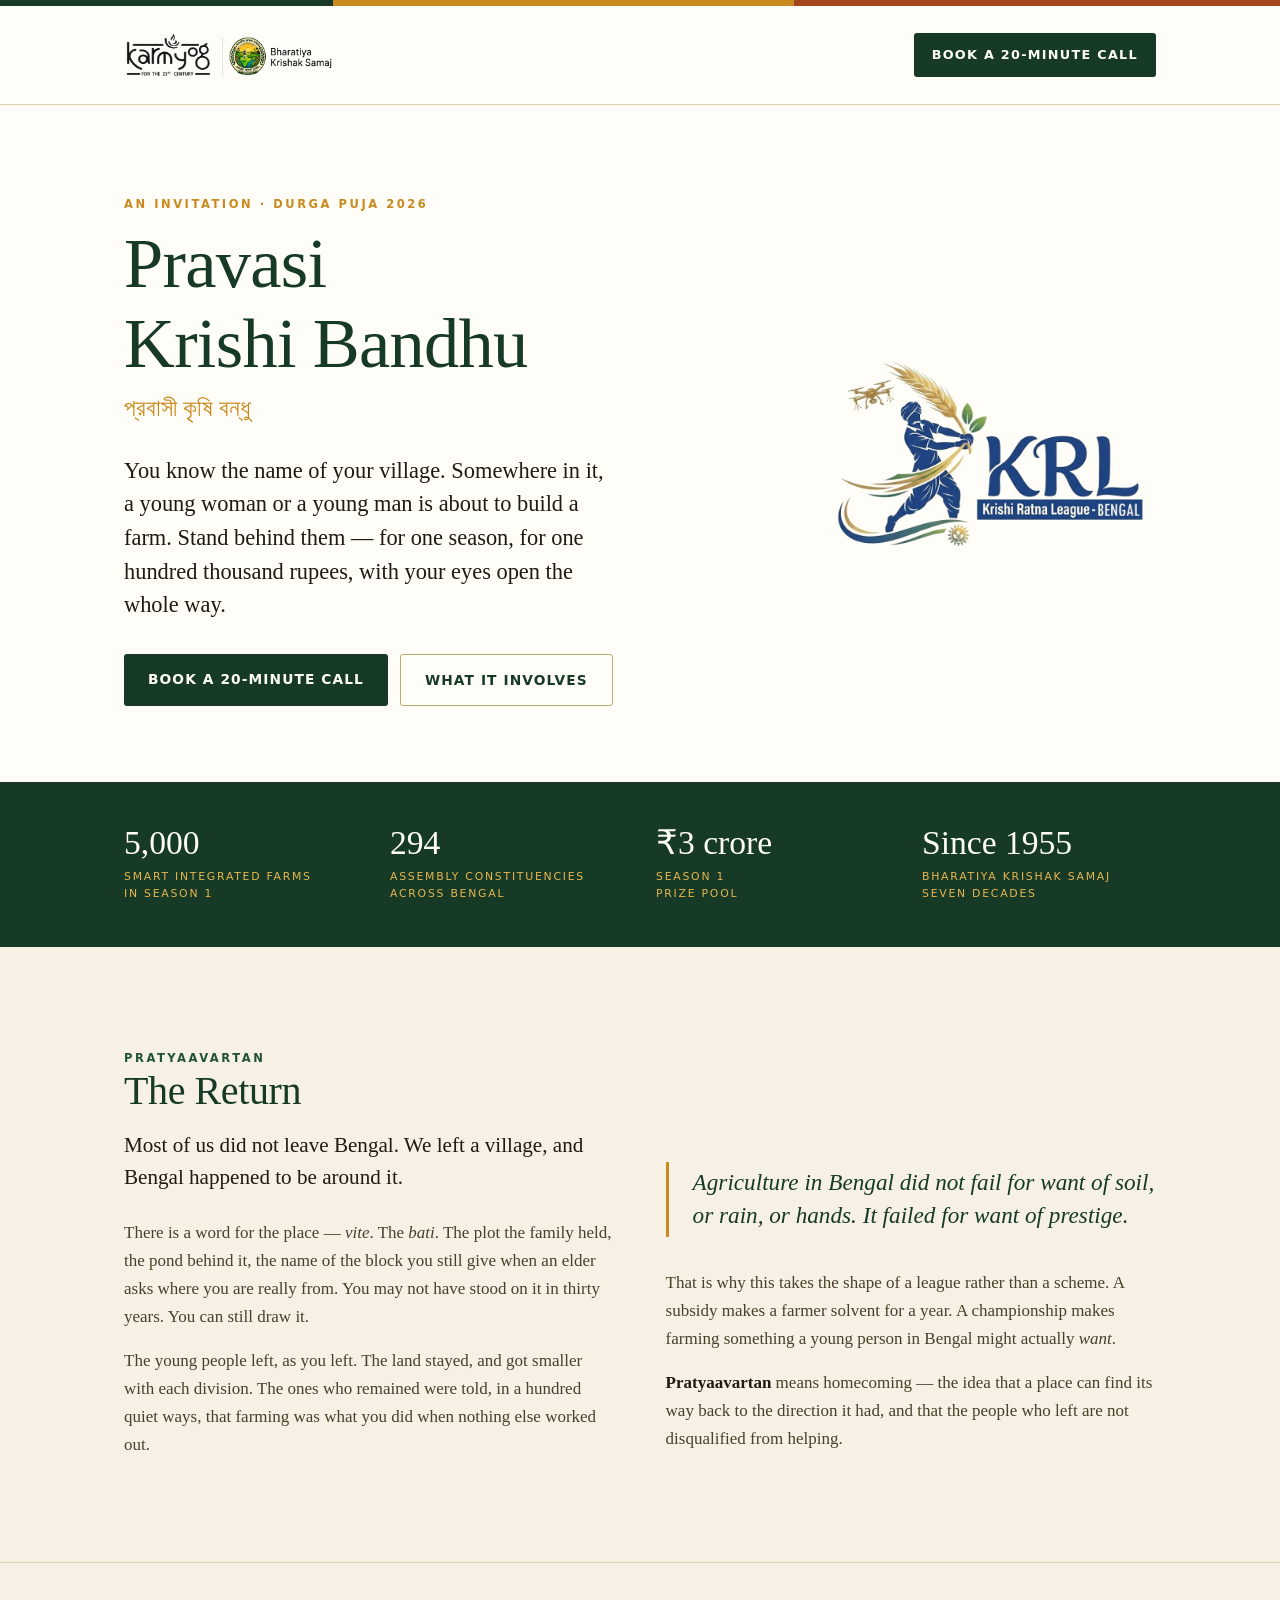
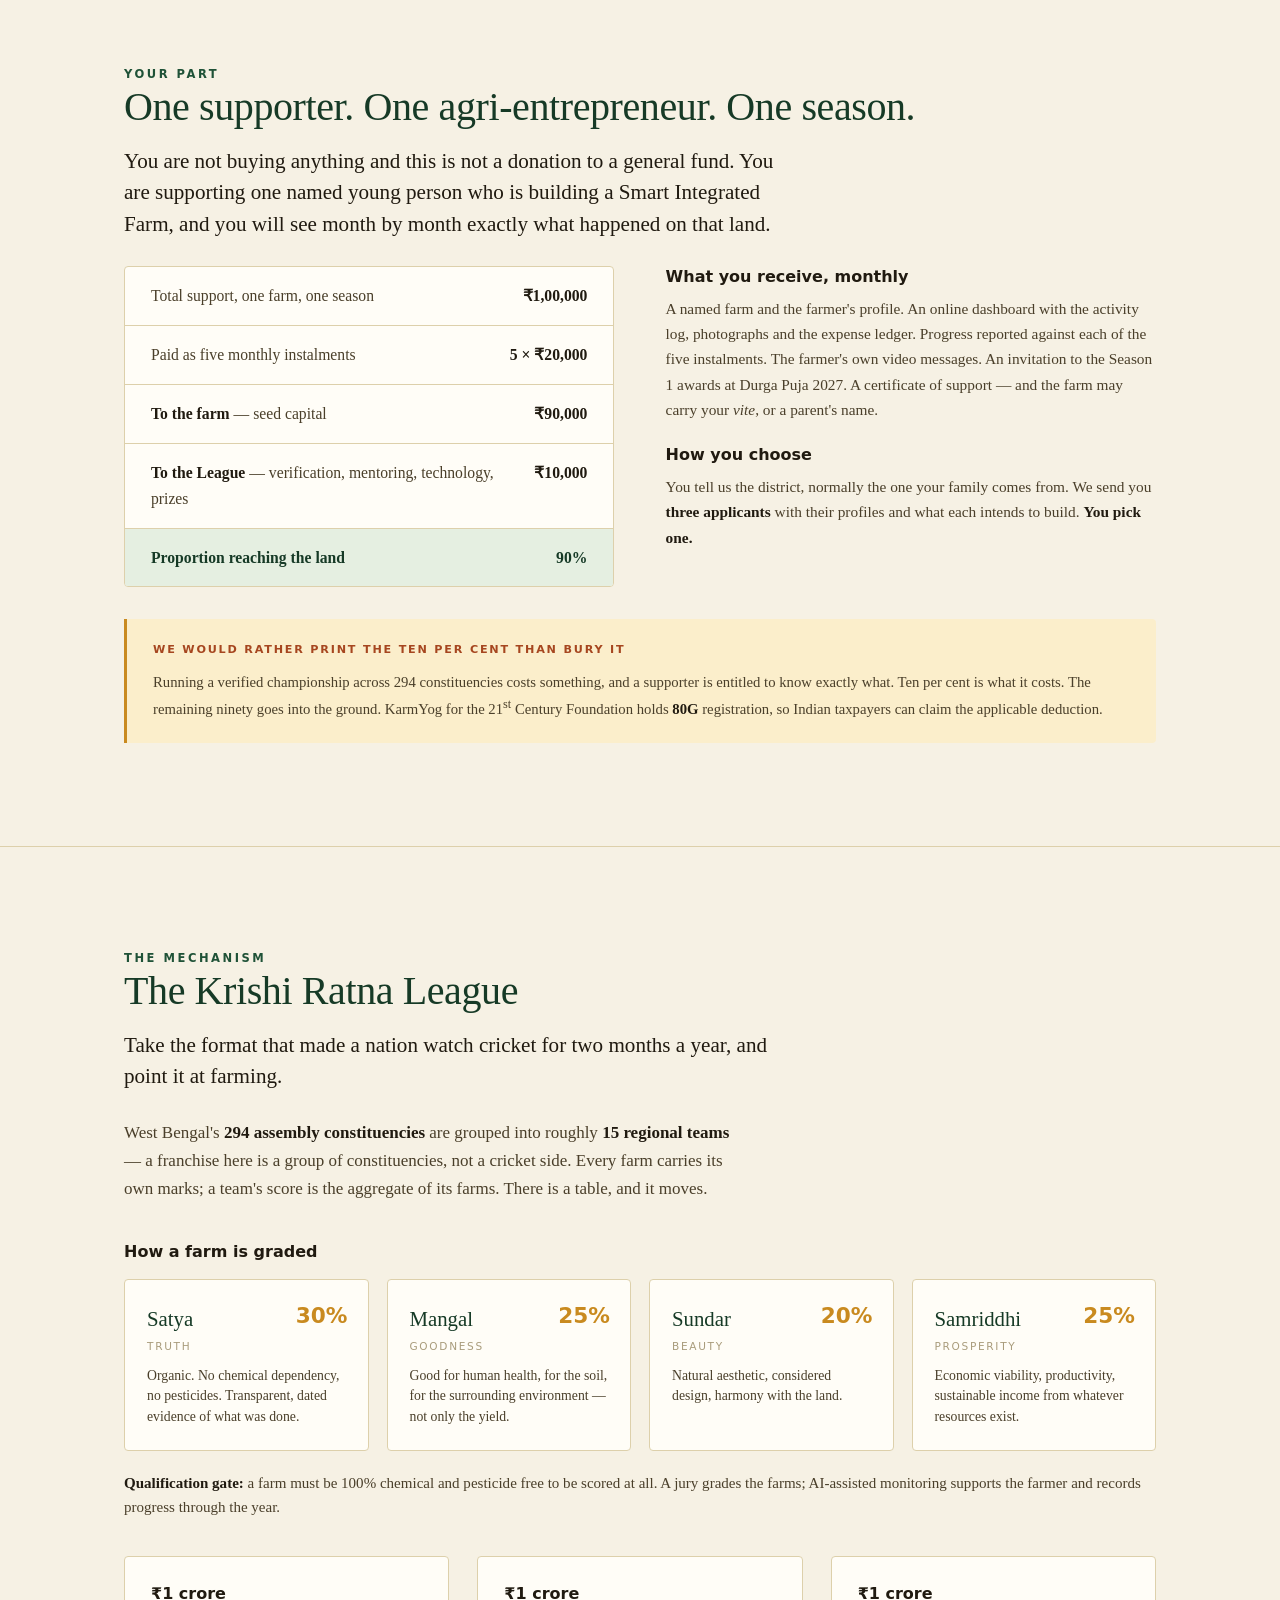
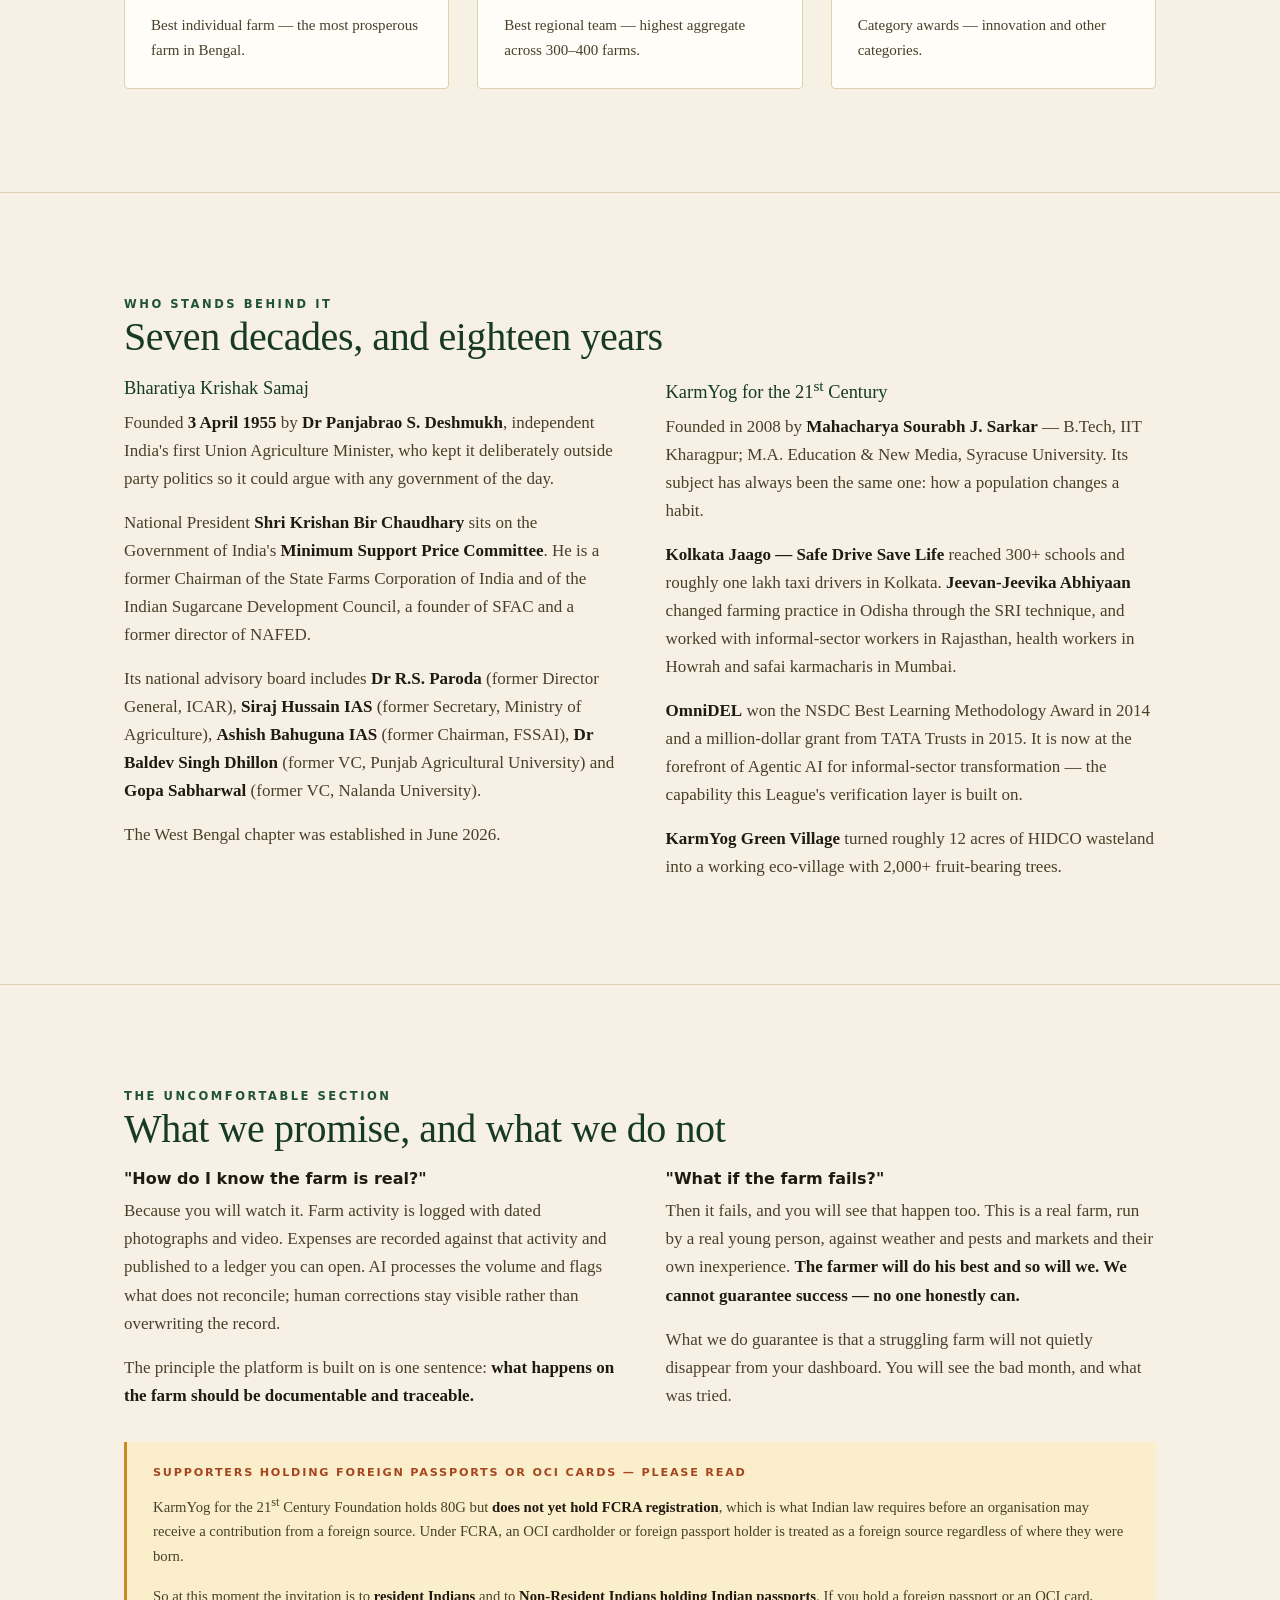
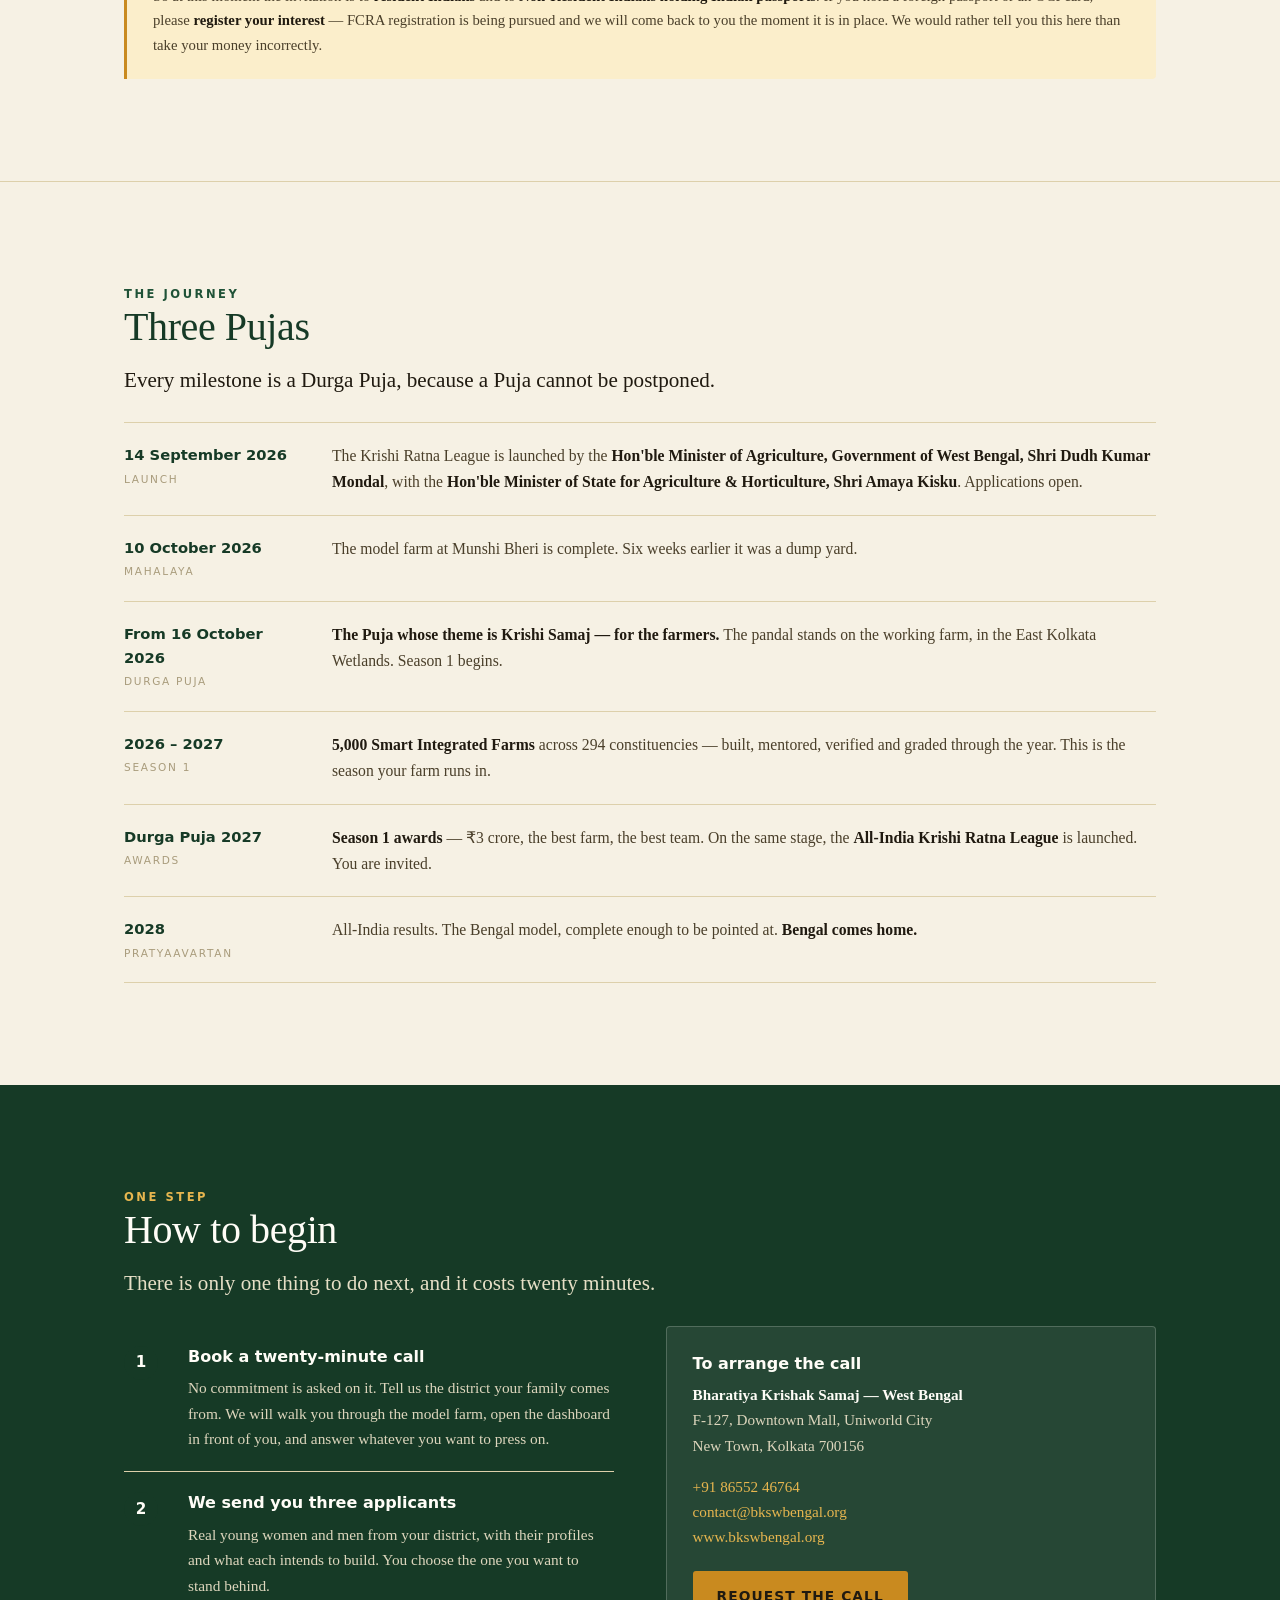
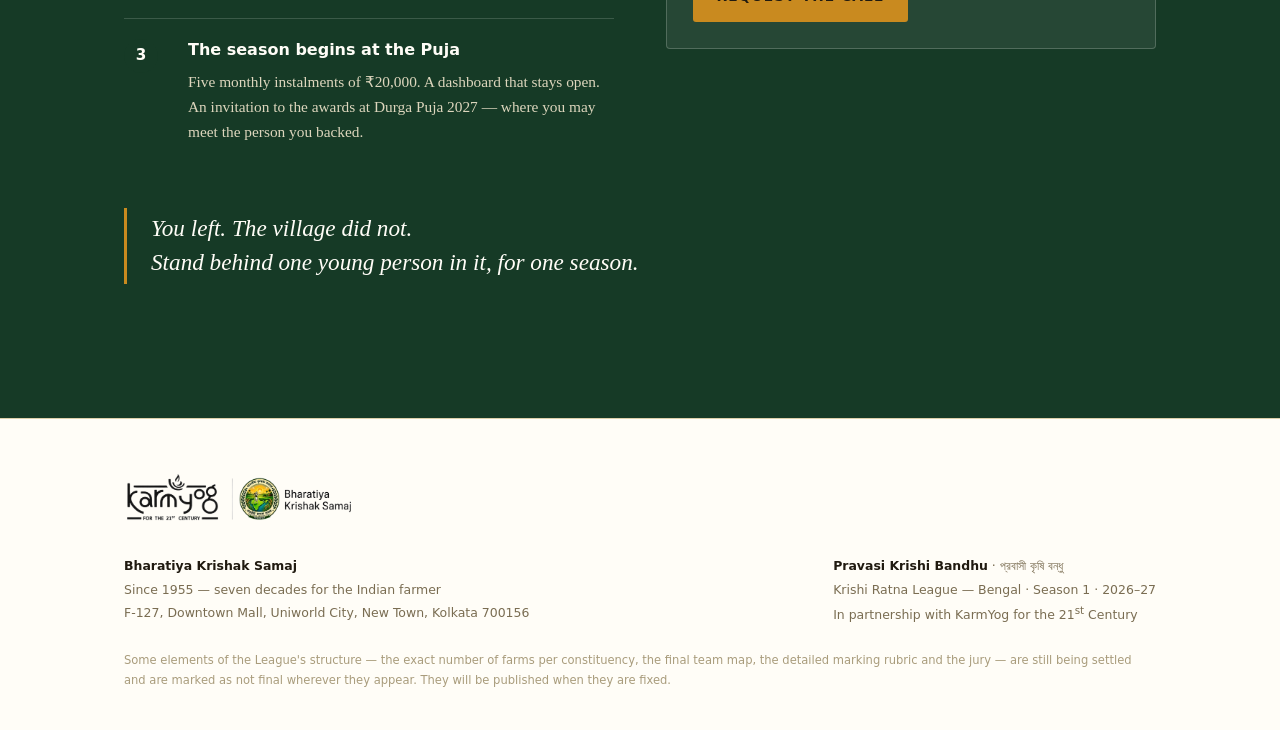
==== pravasi-krishi-bandhu/index.html @ da81a10f "Pravasi Krishi Bandhu - NRB supporter programme for Krishi Ratna League Bengal Complete artifact set" ====
<!DOCTYPE html>
<html lang="en">
<head>
<meta charset="utf-8">
<meta name="viewport" content="width=device-width, initial-scale=1">
<title>Pravasi Krishi Bandhu — Krishi Ratna League Bengal</title>
<meta name="description" content="Stand behind one young farmer in the district your family came from. ₹1,00,000 for one season, in five monthly instalments, with a dashboard open the whole way. Bharatiya Krishak Samaj · KarmYog for the 21st Century.">
<meta property="og:title" content="Pravasi Krishi Bandhu — প্রবাসী কৃষি বন্ধু">
<meta property="og:description" content="You know the name of your village. Somewhere in it, a young woman or a young man is about to build a farm.">
<meta property="og:type" content="website">
<link rel="icon" href="data:image/svg+xml,<svg xmlns='http://www.w3.org/2000/svg' viewBox='0 0 100 100'><text y='.9em' font-size='90'>🌾</text></svg>">
<style>
:root{
  --page:#f6f1e4; --surface:#fffdf7; --surface-sunk:#ece2c8;
  --ink:#201a10; --ink-soft:#4a3f2a; --ink-mute:#7a6d52; --ink-faint:#a99c7c;
  --green:#163a26; --green-soft:#1f5237; --green-tint:#e5efe1;
  --gold:#c98a1f; --gold-soft:#e7b64f; --gold-tint:#fbeecb;
  --terra:#a6461f; --rule:#ddd0ab; --rule-strong:#b9a978;
  --serif:Georgia,'Iowan Old Style','Times New Roman',serif;
  --sans:'Segoe UI',system-ui,-apple-system,'Helvetica Neue',sans-serif;
  --wrap:1080px;
}
*{margin:0;padding:0;box-sizing:border-box}
html{scroll-behavior:smooth}
body{font-family:var(--serif);color:var(--ink);background:var(--page);
  font-size:17px;line-height:1.65;-webkit-font-smoothing:antialiased}
img{max-width:100%;display:block}
.wrap{max-width:var(--wrap);margin:0 auto;padding:0 24px}
.eyebrow{font-family:var(--sans);font-size:.72rem;letter-spacing:.22em;
  text-transform:uppercase;color:var(--gold);font-weight:700}
.eyebrow.g{color:var(--green-soft)}
h1,h2,h3{font-weight:400;letter-spacing:-.01em;line-height:1.14}
h2{font-size:clamp(1.7rem,3.6vw,2.5rem);color:var(--green);margin:0 0 1rem}
h3{font-family:var(--sans);font-size:1rem;font-weight:700;color:var(--ink);
  letter-spacing:0;margin:0 0 .5rem;line-height:1.35}
p{margin:0 0 1rem;color:var(--ink-soft)}
p:last-child{margin-bottom:0}
strong{color:var(--ink);font-weight:700}
a{color:var(--green-soft)}
section{padding:clamp(56px,8vw,104px) 0}
.rule{height:1px;background:var(--rule);border:0;margin:0}

/* top bar */
.bar{height:6px;background:linear-gradient(90deg,var(--green) 0 26%,var(--gold) 26% 62%,var(--terra) 62% 100%)}
header{background:var(--surface);border-bottom:1px solid var(--rule);
  position:sticky;top:0;z-index:20}
.hd{display:flex;align-items:center;justify-content:space-between;gap:20px;
  padding:14px 24px;max-width:var(--wrap);margin:0 auto}
.hd img{width:210px}
.hd a.cta{font-family:var(--sans);font-size:.8rem;font-weight:700;letter-spacing:.1em;
  text-transform:uppercase;background:var(--green);color:#fffdf7;text-decoration:none;
  padding:11px 18px;border-radius:3px;white-space:nowrap}
.hd a.cta:hover{background:var(--green-soft)}

/* hero */
.hero{background:var(--surface);padding:clamp(48px,7vw,92px) 0 clamp(40px,6vw,76px)}
.hero h1{font-size:clamp(2.6rem,7vw,4.4rem);color:var(--green);margin:.6rem 0 .3rem}
.hero .bn{font-size:clamp(1.1rem,2.4vw,1.5rem);color:var(--gold);margin-bottom:1.6rem}
.hero .lede{font-size:clamp(1.12rem,2.1vw,1.4rem);line-height:1.5;color:var(--ink);
  max-width:44ch;margin-bottom:2rem}
.hero-grid{display:grid;grid-template-columns:1.35fr .9fr;gap:48px;align-items:center}
.hero-grid img{width:100%;max-width:330px;margin-left:auto}
.btnrow{display:flex;flex-wrap:wrap;gap:12px}
.btn{font-family:var(--sans);font-size:.86rem;font-weight:700;letter-spacing:.08em;
  text-transform:uppercase;text-decoration:none;padding:14px 24px;border-radius:3px;
  display:inline-block}
.btn.p{background:var(--green);color:#fffdf7}
.btn.p:hover{background:var(--green-soft)}
.btn.s{background:transparent;color:var(--green);border:1.5px solid var(--rule-strong)}
.btn.s:hover{border-color:var(--green);background:var(--green-tint)}

/* stat strip */
.strip{background:var(--green);color:#f2eeda}
.strip .wrap{display:grid;grid-template-columns:repeat(4,1fr);gap:32px;
  padding-top:44px;padding-bottom:44px}
.strip .s .f{font-size:clamp(1.5rem,3vw,2.1rem);color:#fffdf7;line-height:1;margin-bottom:.5rem}
.strip .s .l{font-family:var(--sans);font-size:.68rem;letter-spacing:.16em;
  text-transform:uppercase;color:var(--gold-soft);line-height:1.6}

/* generic */
.two{display:grid;grid-template-columns:1fr 1fr;gap:clamp(28px,4vw,56px)}
.three{display:grid;grid-template-columns:repeat(3,1fr);gap:28px}
.card{background:var(--surface);border:1px solid var(--rule);border-radius:4px;padding:26px}
.card p{font-size:.94rem}
.lead{font-size:clamp(1.1rem,2vw,1.32rem);line-height:1.5;color:var(--ink);
  max-width:62ch;margin-bottom:1.6rem}
.quote{border-left:3px solid var(--gold);padding:4px 0 4px 24px;margin:2rem 0;
  font-size:clamp(1.15rem,2.3vw,1.45rem);line-height:1.45;color:var(--green);font-style:italic}

/* money */
.money{background:var(--surface);border:1px solid var(--rule);border-radius:4px;overflow:hidden}
.money .r{display:flex;justify-content:space-between;align-items:baseline;gap:20px;
  padding:16px 26px;border-bottom:1px solid var(--rule);font-size:.98rem;color:var(--ink-soft)}
.money .r:last-child{border-bottom:0;background:var(--green-tint);
  font-weight:700;color:var(--green)}
.money .r .v{font-weight:700;color:var(--ink);white-space:nowrap}
.money .r:last-child .v{color:var(--green)}

/* dimensions */
.dims{display:grid;grid-template-columns:repeat(4,1fr);gap:18px}
.dim{background:var(--surface);border:1px solid var(--rule);border-radius:4px;
  padding:22px;position:relative}
.dim .w{font-family:var(--sans);font-size:1.35rem;font-weight:700;color:var(--gold);
  position:absolute;top:18px;right:20px}
.dim .n{font-size:1.3rem;color:var(--green)}
.dim .e{font-family:var(--sans);font-size:.66rem;letter-spacing:.16em;
  text-transform:uppercase;color:var(--ink-faint);margin:2px 0 10px}
.dim p{font-size:.86rem;line-height:1.5;margin:0}

/* timeline */
.tl{border-top:1px solid var(--rule)}
.tl .i{display:grid;grid-template-columns:180px 1fr;gap:28px;padding:20px 0;
  border-bottom:1px solid var(--rule)}
.tl .d{font-family:var(--sans);font-size:.92rem;font-weight:700;color:var(--green)}
.tl .d span{display:block;font-weight:400;font-size:.66rem;letter-spacing:.16em;
  text-transform:uppercase;color:var(--ink-faint);margin-top:3px}
.tl .b{font-size:.98rem;color:var(--ink-soft)}

/* note */
.note{background:var(--gold-tint);border-left:3px solid var(--gold);
  padding:22px 26px;border-radius:0 4px 4px 0}
.note .h{font-family:var(--sans);font-size:.7rem;font-weight:700;letter-spacing:.16em;
  text-transform:uppercase;color:var(--terra);display:block;margin-bottom:10px}
.note p{font-size:.92rem}

/* steps */
.steps{counter-reset:s}
.step{display:grid;grid-template-columns:44px 1fr;gap:20px;padding:20px 0;
  border-bottom:1px solid var(--rule)}
.step:last-child{border-bottom:0}
.step .i{width:34px;height:34px;border-radius:50%;background:var(--green);color:#fffdf7;
  font-family:var(--sans);font-size:.95rem;font-weight:700;display:flex;
  align-items:center;justify-content:center}
.step p{font-size:.96rem;margin:0}

/* closing */
.close{background:var(--green);color:#ddd6bd}
.close h2{color:#fffdf7}
.close p{color:#ddd6bd}
.close .eyebrow{color:var(--gold-soft)}
.close .btn.p{background:var(--gold);color:#201a10}
.close .btn.p:hover{background:var(--gold-soft)}
.close .btn.s{color:#fffdf7;border-color:rgba(255,253,247,.35)}
.close .btn.s:hover{background:rgba(255,253,247,.08);border-color:#fffdf7}

footer{background:var(--surface);border-top:1px solid var(--rule);padding:40px 0}
footer .f{display:flex;justify-content:space-between;gap:32px;flex-wrap:wrap;
  font-family:var(--sans);font-size:.78rem;color:var(--ink-mute);line-height:1.9}
footer img{width:230px;margin-bottom:18px}

@media(max-width:860px){
  .hero-grid{grid-template-columns:1fr;gap:32px}
  .hero-grid img{margin:0;max-width:260px}
  .strip .wrap{grid-template-columns:1fr 1fr;gap:28px}
  .two,.three,.dims{grid-template-columns:1fr}
  .tl .i{grid-template-columns:1fr;gap:8px}
  .hd img{width:160px}
  .hd a.cta{font-size:.7rem;padding:10px 13px}
}
</style>
</head>
<body>

<div class="bar"></div>
<header>
  <div class="hd">
    <img src="masthead-t.png" alt="KarmYog for the 21st Century · Bharatiya Krishak Samaj">
    <a class="cta" href="#begin">Book a 20-minute call</a>
  </div>
</header>

<!-- HERO -->
<div class="hero">
  <div class="wrap hero-grid">
    <div>
      <div class="eyebrow">An invitation · Durga Puja 2026</div>
      <h1>Pravasi<br>Krishi Bandhu</h1>
      <div class="bn">প্রবাসী কৃষি বন্ধু</div>
      <p class="lede">You know the name of your village. Somewhere in it, a young woman or a
      young man is about to build a farm. Stand behind them — for one season, for one hundred
      thousand rupees, with your eyes open the whole way.</p>
      <div class="btnrow">
        <a class="btn p" href="#begin">Book a 20-minute call</a>
        <a class="btn s" href="#offer">What it involves</a>
      </div>
    </div>
    <img src="krl-logo-t.png" alt="Krishi Ratna League — Bengal">
  </div>
</div>

<!-- STRIP -->
<div class="strip">
  <div class="wrap">
    <div class="s"><div class="f">5,000</div><div class="l">Smart Integrated Farms<br>in Season 1</div></div>
    <div class="s"><div class="f">294</div><div class="l">Assembly constituencies<br>across Bengal</div></div>
    <div class="s"><div class="f">₹3 crore</div><div class="l">Season 1<br>prize pool</div></div>
    <div class="s"><div class="f">Since 1955</div><div class="l">Bharatiya Krishak Samaj<br>seven decades</div></div>
  </div>
</div>

<!-- THE RETURN -->
<section>
  <div class="wrap">
    <div class="eyebrow g">Pratyaavartan</div>
    <h2>The Return</h2>
    <div class="two">
      <div>
        <p class="lead">Most of us did not leave Bengal. We left a village, and Bengal happened
        to be around it.</p>
        <p>There is a word for the place — <em>vite</em>. The <em>bati</em>. The plot the family
        held, the pond behind it, the name of the block you still give when an elder asks where
        you are really from. You may not have stood on it in thirty years. You can still draw it.</p>
        <p>The young people left, as you left. The land stayed, and got smaller with each
        division. The ones who remained were told, in a hundred quiet ways, that farming was
        what you did when nothing else worked out.</p>
      </div>
      <div>
        <div class="quote">Agriculture in Bengal did not fail for want of soil, or rain, or
        hands. It failed for want of <em>prestige</em>.</div>
        <p>That is why this takes the shape of a league rather than a scheme. A subsidy makes a
        farmer solvent for a year. A championship makes farming something a young person in
        Bengal might actually <em>want</em>.</p>
        <p><strong>Pratyaavartan</strong> means homecoming — the idea that a place can find its
        way back to the direction it had, and that the people who left are not disqualified from
        helping.</p>
      </div>
    </div>
  </div>
</section>

<hr class="rule">

<!-- THE OFFER -->
<section id="offer">
  <div class="wrap">
    <div class="eyebrow g">Your part</div>
    <h2>One supporter. One agri-entrepreneur. One season.</h2>
    <p class="lead">You are not buying anything and this is not a donation to a general fund.
    You are supporting one named young person who is building a Smart Integrated Farm, and you
    will see month by month exactly what happened on that land.</p>

    <div class="two" style="align-items:start">
      <div class="money">
        <div class="r"><span>Total support, one farm, one season</span><span class="v">₹1,00,000</span></div>
        <div class="r"><span>Paid as five monthly instalments</span><span class="v">5 × ₹20,000</span></div>
        <div class="r"><span><strong>To the farm</strong> — seed capital</span><span class="v">₹90,000</span></div>
        <div class="r"><span><strong>To the League</strong> — verification, mentoring, technology, prizes</span><span class="v">₹10,000</span></div>
        <div class="r"><span>Proportion reaching the land</span><span class="v">90%</span></div>
      </div>
      <div>
        <h3>What you receive, monthly</h3>
        <p style="font-size:.96rem">A named farm and the farmer's profile. An online dashboard
        with the activity log, photographs and the expense ledger. Progress reported against
        each of the five instalments. The farmer's own video messages. An invitation to the
        Season 1 awards at Durga Puja 2027. A certificate of support — and the farm may carry
        your <em>vite</em>, or a parent's name.</p>
        <h3 style="margin-top:22px">How you choose</h3>
        <p style="font-size:.96rem">You tell us the district, normally the one your family comes
        from. We send you <strong>three applicants</strong> with their profiles and what each
        intends to build. <strong>You pick one.</strong></p>
      </div>
    </div>

    <div class="note" style="margin-top:32px">
      <span class="h">We would rather print the ten per cent than bury it</span>
      <p>Running a verified championship across 294 constituencies costs something, and a
      supporter is entitled to know exactly what. Ten per cent is what it costs. The remaining
      ninety goes into the ground. KarmYog for the 21<sup>st</sup> Century Foundation holds
      <strong>80G</strong> registration, so Indian taxpayers can claim the applicable deduction.</p>
    </div>
  </div>
</section>

<hr class="rule">

<!-- THE LEAGUE -->
<section>
  <div class="wrap">
    <div class="eyebrow g">The mechanism</div>
    <h2>The Krishi Ratna League</h2>
    <p class="lead">Take the format that made a nation watch cricket for two months a year, and
    point it at farming.</p>
    <p style="max-width:72ch;margin-bottom:2.4rem">West Bengal's <strong>294 assembly
    constituencies</strong> are grouped into roughly <strong>15 regional teams</strong> — a
    franchise here is a group of constituencies, not a cricket side. Every farm carries its own
    marks; a team's score is the aggregate of its farms. There is a table, and it moves.</p>

    <h3 style="margin-bottom:16px">How a farm is graded</h3>
    <div class="dims">
      <div class="dim"><span class="w">30%</span><div class="n">Satya</div><div class="e">Truth</div>
        <p>Organic. No chemical dependency, no pesticides. Transparent, dated evidence of what was done.</p></div>
      <div class="dim"><span class="w">25%</span><div class="n">Mangal</div><div class="e">Goodness</div>
        <p>Good for human health, for the soil, for the surrounding environment — not only the yield.</p></div>
      <div class="dim"><span class="w">20%</span><div class="n">Sundar</div><div class="e">Beauty</div>
        <p>Natural aesthetic, considered design, harmony with the land.</p></div>
      <div class="dim"><span class="w">25%</span><div class="n">Samriddhi</div><div class="e">Prosperity</div>
        <p>Economic viability, productivity, sustainable income from whatever resources exist.</p></div>
    </div>
    <p style="font-size:.94rem;margin-top:20px"><strong>Qualification gate:</strong> a farm must
    be 100% chemical and pesticide free to be scored at all. A jury grades the farms;
    AI-assisted monitoring supports the farmer and records progress through the year.</p>

    <div class="three" style="margin-top:36px">
      <div class="card"><h3>₹1 crore</h3><p>Best individual farm — the most prosperous farm in Bengal.</p></div>
      <div class="card"><h3>₹1 crore</h3><p>Best regional team — highest aggregate across 300–400 farms.</p></div>
      <div class="card"><h3>₹1 crore</h3><p>Category awards — innovation and other categories.</p></div>
    </div>
  </div>
</section>

<hr class="rule">

<!-- CREDENTIALS -->
<section>
  <div class="wrap">
    <div class="eyebrow g">Who stands behind it</div>
    <h2>Seven decades, and eighteen years</h2>
    <div class="two">
      <div>
        <h3 style="font-size:1.15rem;font-family:var(--serif);font-weight:400;color:var(--green)">Bharatiya Krishak Samaj</h3>
        <p>Founded <strong>3 April 1955</strong> by <strong>Dr Panjabrao S. Deshmukh</strong>,
        independent India's first Union Agriculture Minister, who kept it deliberately outside
        party politics so it could argue with any government of the day.</p>
        <p>National President <strong>Shri Krishan Bir Chaudhary</strong> sits on the Government
        of India's <strong>Minimum Support Price Committee</strong>. He is a former Chairman of
        the State Farms Corporation of India and of the Indian Sugarcane Development Council, a
        founder of SFAC and a former director of NAFED.</p>
        <p>Its national advisory board includes <strong>Dr R.S. Paroda</strong> (former Director
        General, ICAR), <strong>Siraj Hussain IAS</strong> (former Secretary, Ministry of
        Agriculture), <strong>Ashish Bahuguna IAS</strong> (former Chairman, FSSAI),
        <strong>Dr Baldev Singh Dhillon</strong> (former VC, Punjab Agricultural University) and
        <strong>Gopa Sabharwal</strong> (former VC, Nalanda University).</p>
        <p>The West Bengal chapter was established in June 2026.</p>
      </div>
      <div>
        <h3 style="font-size:1.15rem;font-family:var(--serif);font-weight:400;color:var(--green)">KarmYog for the 21<sup>st</sup> Century</h3>
        <p>Founded in 2008 by <strong>Mahacharya Sourabh J. Sarkar</strong> — B.Tech, IIT
        Kharagpur; M.A. Education &amp; New Media, Syracuse University. Its subject has always
        been the same one: how a population changes a habit.</p>
        <p><strong>Kolkata Jaago — Safe Drive Save Life</strong> reached 300+ schools and roughly
        one lakh taxi drivers in Kolkata. <strong>Jeevan-Jeevika Abhiyaan</strong> changed
        farming practice in Odisha through the SRI technique, and worked with informal-sector
        workers in Rajasthan, health workers in Howrah and safai karmacharis in Mumbai.</p>
        <p><strong>OmniDEL</strong> won the NSDC Best Learning Methodology Award in 2014 and a
        million-dollar grant from TATA Trusts in 2015. It is now at the forefront of Agentic AI
        for informal-sector transformation — the capability this League's verification layer is
        built on.</p>
        <p><strong>KarmYog Green Village</strong> turned roughly 12 acres of HIDCO wasteland into
        a working eco-village with 2,000+ fruit-bearing trees.</p>
      </div>
    </div>
  </div>
</section>

<hr class="rule">

<!-- TRANSPARENCY -->
<section>
  <div class="wrap">
    <div class="eyebrow g">The uncomfortable section</div>
    <h2>What we promise, and what we do not</h2>
    <div class="two">
      <div>
        <h3>"How do I know the farm is real?"</h3>
        <p>Because you will watch it. Farm activity is logged with dated photographs and video.
        Expenses are recorded against that activity and published to a ledger you can open. AI
        processes the volume and flags what does not reconcile; human corrections stay visible
        rather than overwriting the record.</p>
        <p>The principle the platform is built on is one sentence: <strong>what happens on the
        farm should be documentable and traceable.</strong></p>
      </div>
      <div>
        <h3>"What if the farm fails?"</h3>
        <p>Then it fails, and you will see that happen too. This is a real farm, run by a real
        young person, against weather and pests and markets and their own inexperience.
        <strong>The farmer will do his best and so will we. We cannot guarantee success — no one
        honestly can.</strong></p>
        <p>What we do guarantee is that a struggling farm will not quietly disappear from your
        dashboard. You will see the bad month, and what was tried.</p>
      </div>
    </div>

    <div class="note" style="margin-top:32px">
      <span class="h">Supporters holding foreign passports or OCI cards — please read</span>
      <p>KarmYog for the 21<sup>st</sup> Century Foundation holds 80G but <strong>does not yet
      hold FCRA registration</strong>, which is what Indian law requires before an organisation
      may receive a contribution from a foreign source. Under FCRA, an OCI cardholder or foreign
      passport holder is treated as a foreign source regardless of where they were born.</p>
      <p>So at this moment the invitation is to <strong>resident Indians</strong> and to
      <strong>Non-Resident Indians holding Indian passports</strong>. If you hold a foreign
      passport or an OCI card, please <strong>register your interest</strong> — FCRA
      registration is being pursued and we will come back to you the moment it is in place. We
      would rather tell you this here than take your money incorrectly.</p>
    </div>
  </div>
</section>

<hr class="rule">

<!-- TIMELINE -->
<section>
  <div class="wrap">
    <div class="eyebrow g">The journey</div>
    <h2>Three Pujas</h2>
    <p class="lead">Every milestone is a Durga Puja, because a Puja cannot be postponed.</p>
    <div class="tl">
      <div class="i"><div class="d">14 September 2026<span>Launch</span></div>
        <div class="b">The Krishi Ratna League is launched by the <strong>Hon'ble Minister of
        Agriculture, Government of West Bengal, Shri Dudh Kumar Mondal</strong>, with the
        <strong>Hon'ble Minister of State for Agriculture &amp; Horticulture, Shri Amaya
        Kisku</strong>. Applications open.</div></div>
      <div class="i"><div class="d">10 October 2026<span>Mahalaya</span></div>
        <div class="b">The model farm at Munshi Bheri is complete. Six weeks earlier it was a dump yard.</div></div>
      <div class="i"><div class="d">From 16 October 2026<span>Durga Puja</span></div>
        <div class="b"><strong>The Puja whose theme is Krishi Samaj — for the farmers.</strong>
        The pandal stands on the working farm, in the East Kolkata Wetlands. Season 1 begins.</div></div>
      <div class="i"><div class="d">2026 – 2027<span>Season 1</span></div>
        <div class="b"><strong>5,000 Smart Integrated Farms</strong> across 294 constituencies —
        built, mentored, verified and graded through the year. This is the season your farm runs in.</div></div>
      <div class="i"><div class="d">Durga Puja 2027<span>Awards</span></div>
        <div class="b"><strong>Season 1 awards</strong> — ₹3 crore, the best farm, the best team.
        On the same stage, the <strong>All-India Krishi Ratna League</strong> is launched. You are invited.</div></div>
      <div class="i"><div class="d">2028<span>Pratyaavartan</span></div>
        <div class="b">All-India results. The Bengal model, complete enough to be pointed at.
        <strong>Bengal comes home.</strong></div></div>
    </div>
  </div>
</section>

<!-- CLOSE -->
<section class="close" id="begin">
  <div class="wrap">
    <div class="eyebrow">One step</div>
    <h2>How to begin</h2>
    <p class="lead" style="color:#e6dfc6">There is only one thing to do next, and it costs
    twenty minutes.</p>

    <div class="two" style="align-items:start;margin-top:8px">
      <div class="steps">
        <div class="step"><div class="i">1</div><div>
          <h3 style="color:#fffdf7">Book a twenty-minute call</h3>
          <p style="color:#ddd6bd">No commitment is asked on it. Tell us the district your family
          comes from. We will walk you through the model farm, open the dashboard in front of
          you, and answer whatever you want to press on.</p></div></div>
        <div class="step" style="border-color:rgba(255,253,247,.16)"><div class="i">2</div><div>
          <h3 style="color:#fffdf7">We send you three applicants</h3>
          <p style="color:#ddd6bd">Real young women and men from your district, with their
          profiles and what each intends to build. You choose the one you want to stand behind.</p></div></div>
        <div class="step" style="border-color:rgba(255,253,247,.16)"><div class="i">3</div><div>
          <h3 style="color:#fffdf7">The season begins at the Puja</h3>
          <p style="color:#ddd6bd">Five monthly instalments of ₹20,000. A dashboard that stays
          open. An invitation to the awards at Durga Puja 2027 — where you may meet the person
          you backed.</p></div></div>
      </div>
      <div>
        <div style="background:rgba(255,253,247,.07);border:1px solid rgba(255,253,247,.2);
          border-radius:4px;padding:26px">
          <h3 style="color:#fffdf7">To arrange the call</h3>
          <p style="color:#ddd6bd;font-size:.95rem">
            <strong style="color:#fffdf7">Bharatiya Krishak Samaj — West Bengal</strong><br>
            F-127, Downtown Mall, Uniworld City<br>New Town, Kolkata 700156</p>
          <p style="color:#ddd6bd;font-size:.95rem;margin-top:14px">
            <a href="tel:+918655246764" style="color:var(--gold-soft);text-decoration:none">+91 86552 46764</a><br>
            <a href="mailto:contact@bkswbengal.org?subject=Pravasi%20Krishi%20Bandhu%20—%20request%20a%2020-minute%20call"
               style="color:var(--gold-soft);text-decoration:none">contact@bkswbengal.org</a><br>
            <a href="https://www.bkswbengal.org" style="color:var(--gold-soft);text-decoration:none">www.bkswbengal.org</a></p>
          <div class="btnrow" style="margin-top:22px">
            <a class="btn p" href="mailto:contact@bkswbengal.org?subject=Pravasi%20Krishi%20Bandhu%20—%20request%20a%2020-minute%20call&body=My%20name%3A%0AThe%20district%20my%20family%20comes%20from%3A%0ABest%20time%20to%20call%20me%3A%0APhone%2FWhatsApp%3A%0A">Request the call</a>
          </div>
        </div>
      </div>
    </div>

    <div class="quote" style="border-color:var(--gold);color:#fffdf7;margin-top:44px">
      You left. The village did not.<br>
      Stand behind one young person in it, for one season.
    </div>
  </div>
</section>

<footer>
  <div class="wrap">
    <img src="masthead-t.png" alt="KarmYog for the 21st Century · Bharatiya Krishak Samaj">
    <div class="f">
      <div><strong>Bharatiya Krishak Samaj</strong><br>Since 1955 — seven decades for the Indian farmer<br>
        F-127, Downtown Mall, Uniworld City, New Town, Kolkata 700156</div>
      <div><strong>Pravasi Krishi Bandhu</strong> · প্রবাসী কৃষি বন্ধু<br>
        Krishi Ratna League — Bengal · Season 1 · 2026–27<br>
        In partnership with KarmYog for the 21<sup>st</sup> Century</div>
    </div>
    <p style="font-family:var(--sans);font-size:.72rem;color:var(--ink-faint);
      margin-top:24px;line-height:1.7">Some elements of the League's structure — the exact number
      of farms per constituency, the final team map, the detailed marking rubric and the jury —
      are still being settled and are marked as not final wherever they appear. They will be
      published when they are fixed.</p>
  </div>
</footer>

</body>
</html>
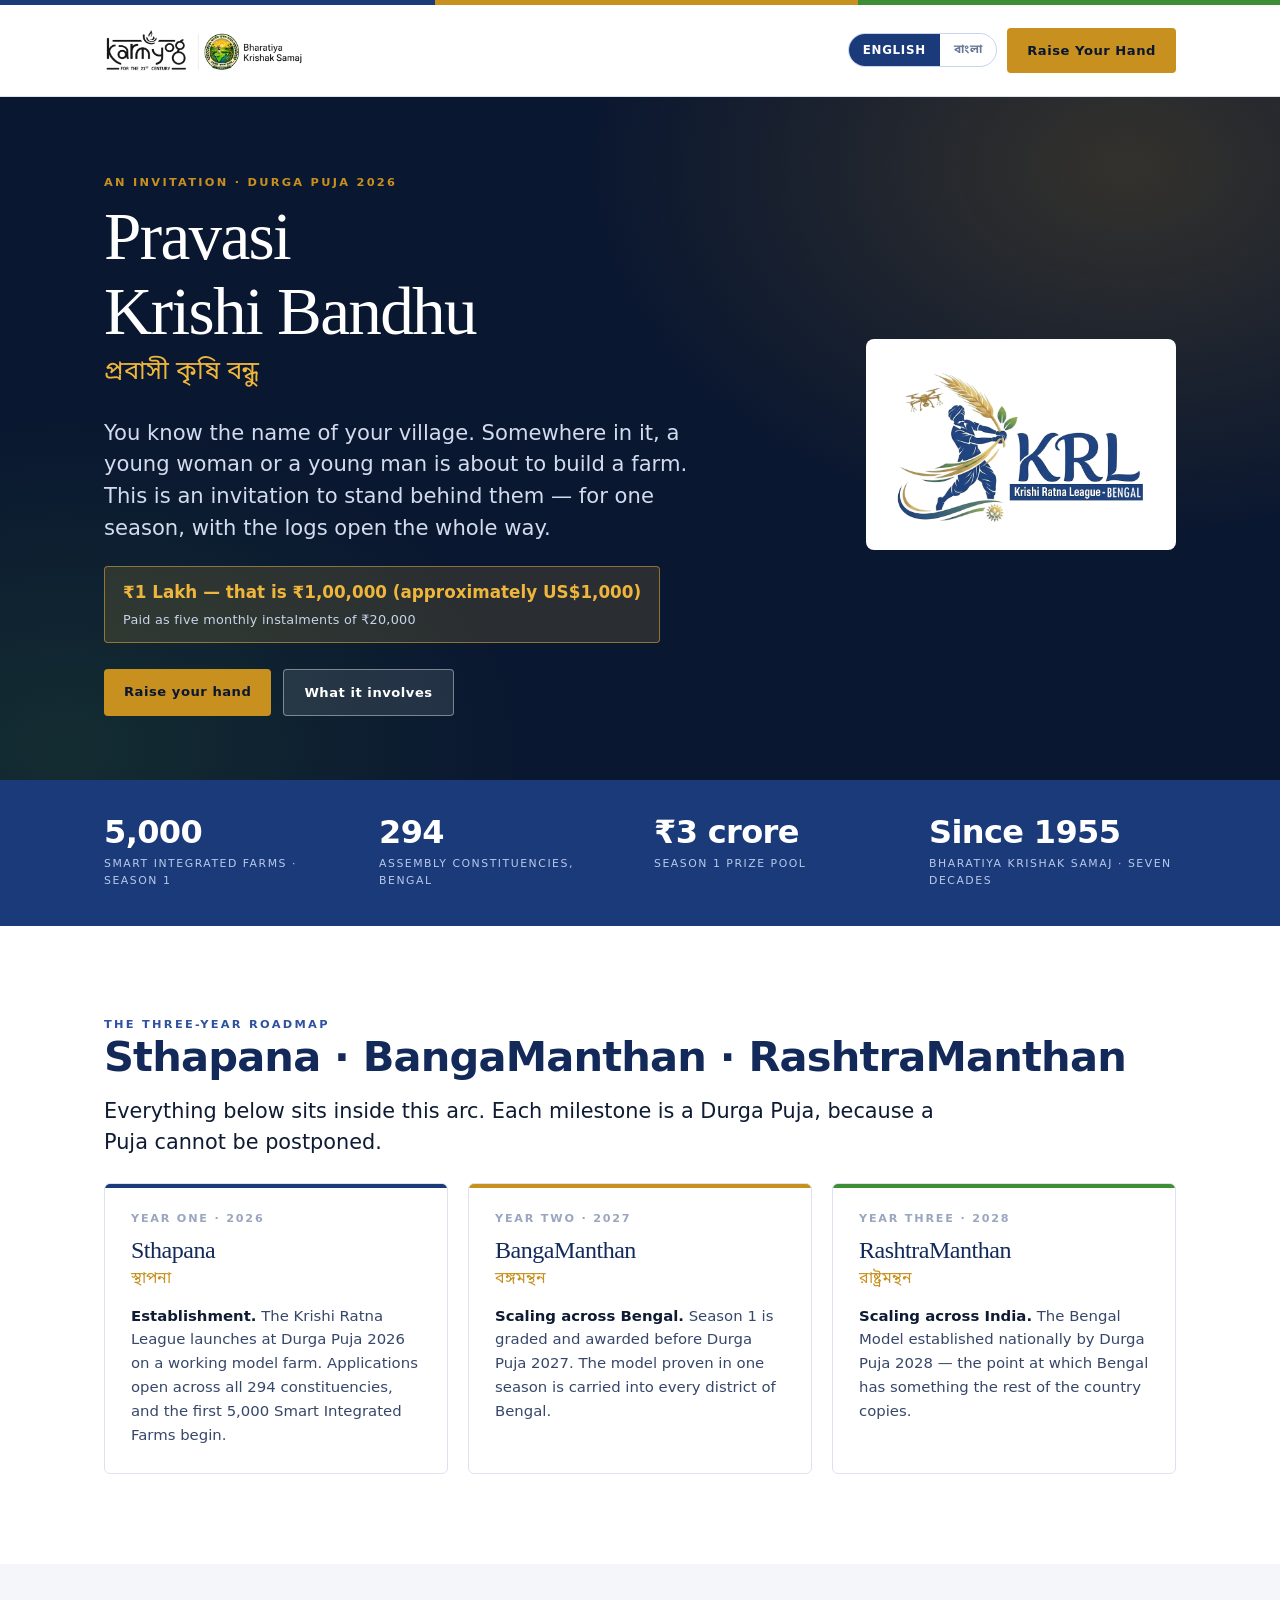
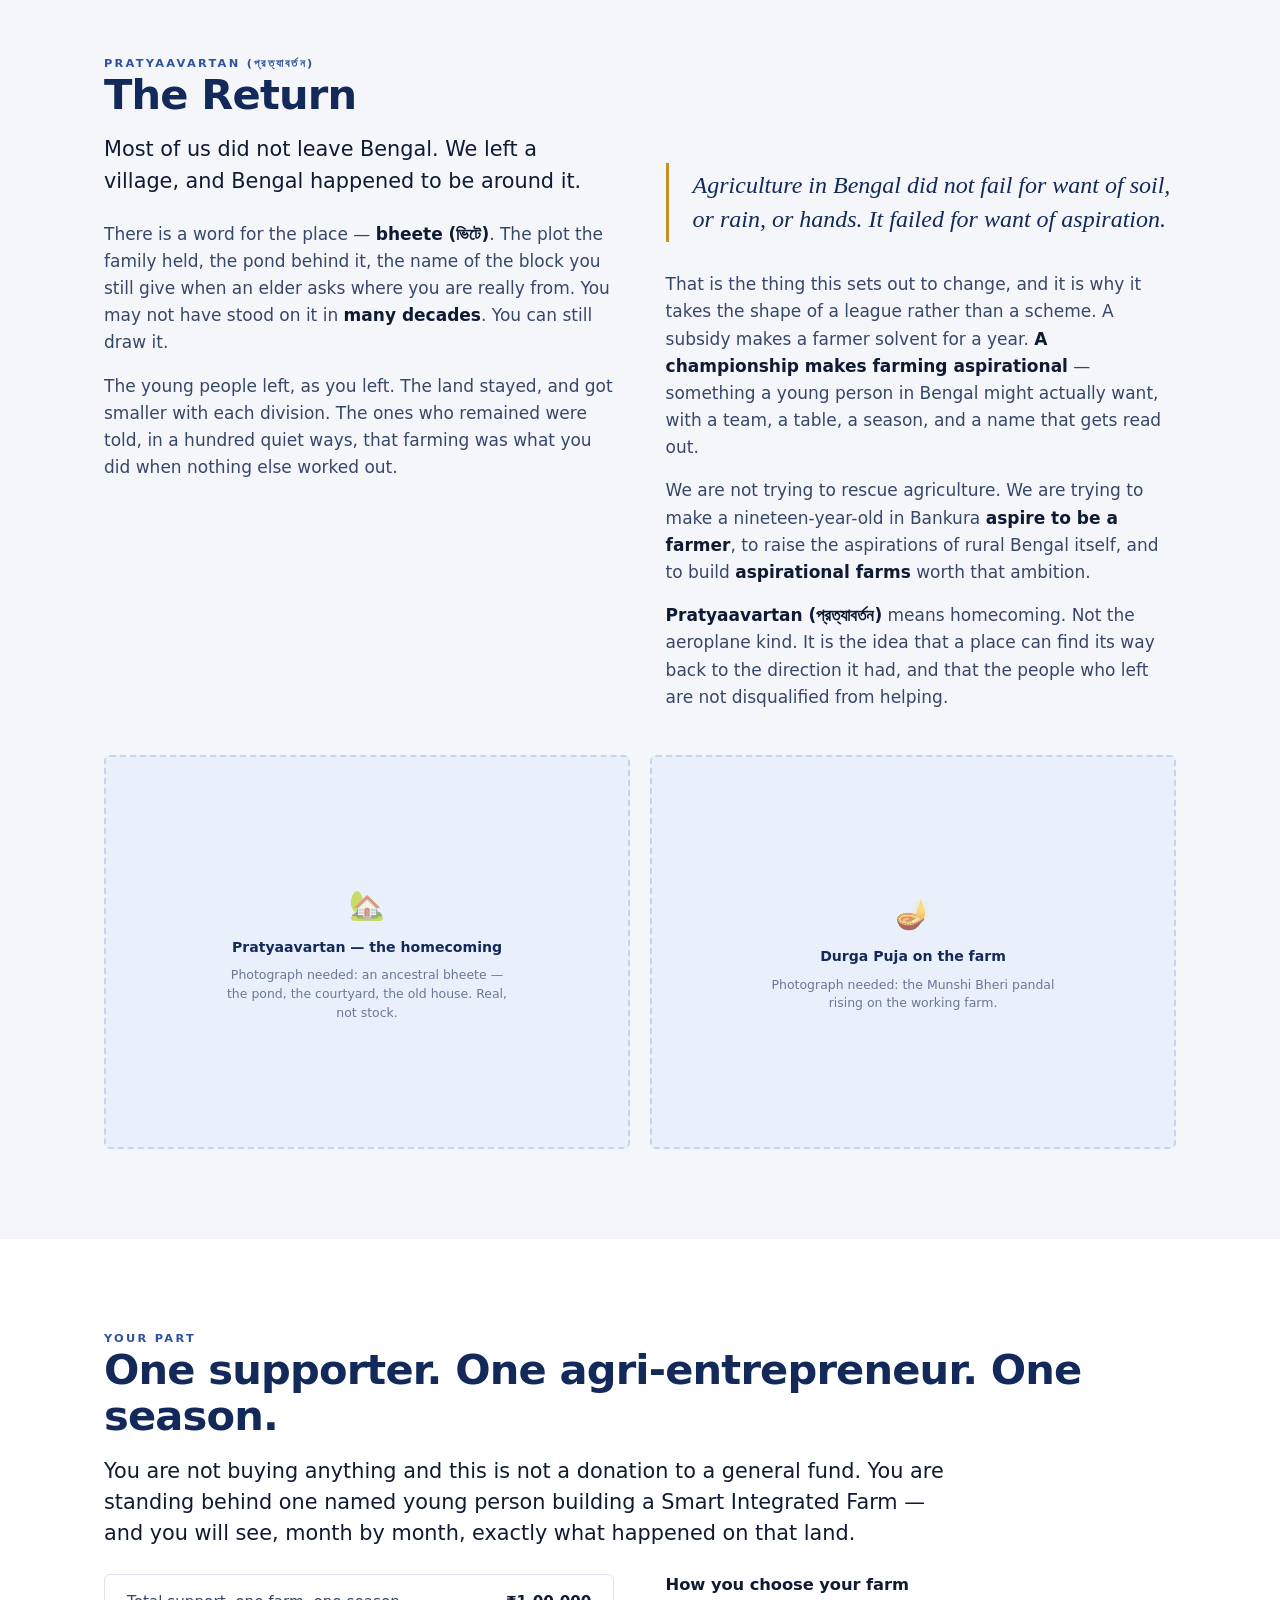
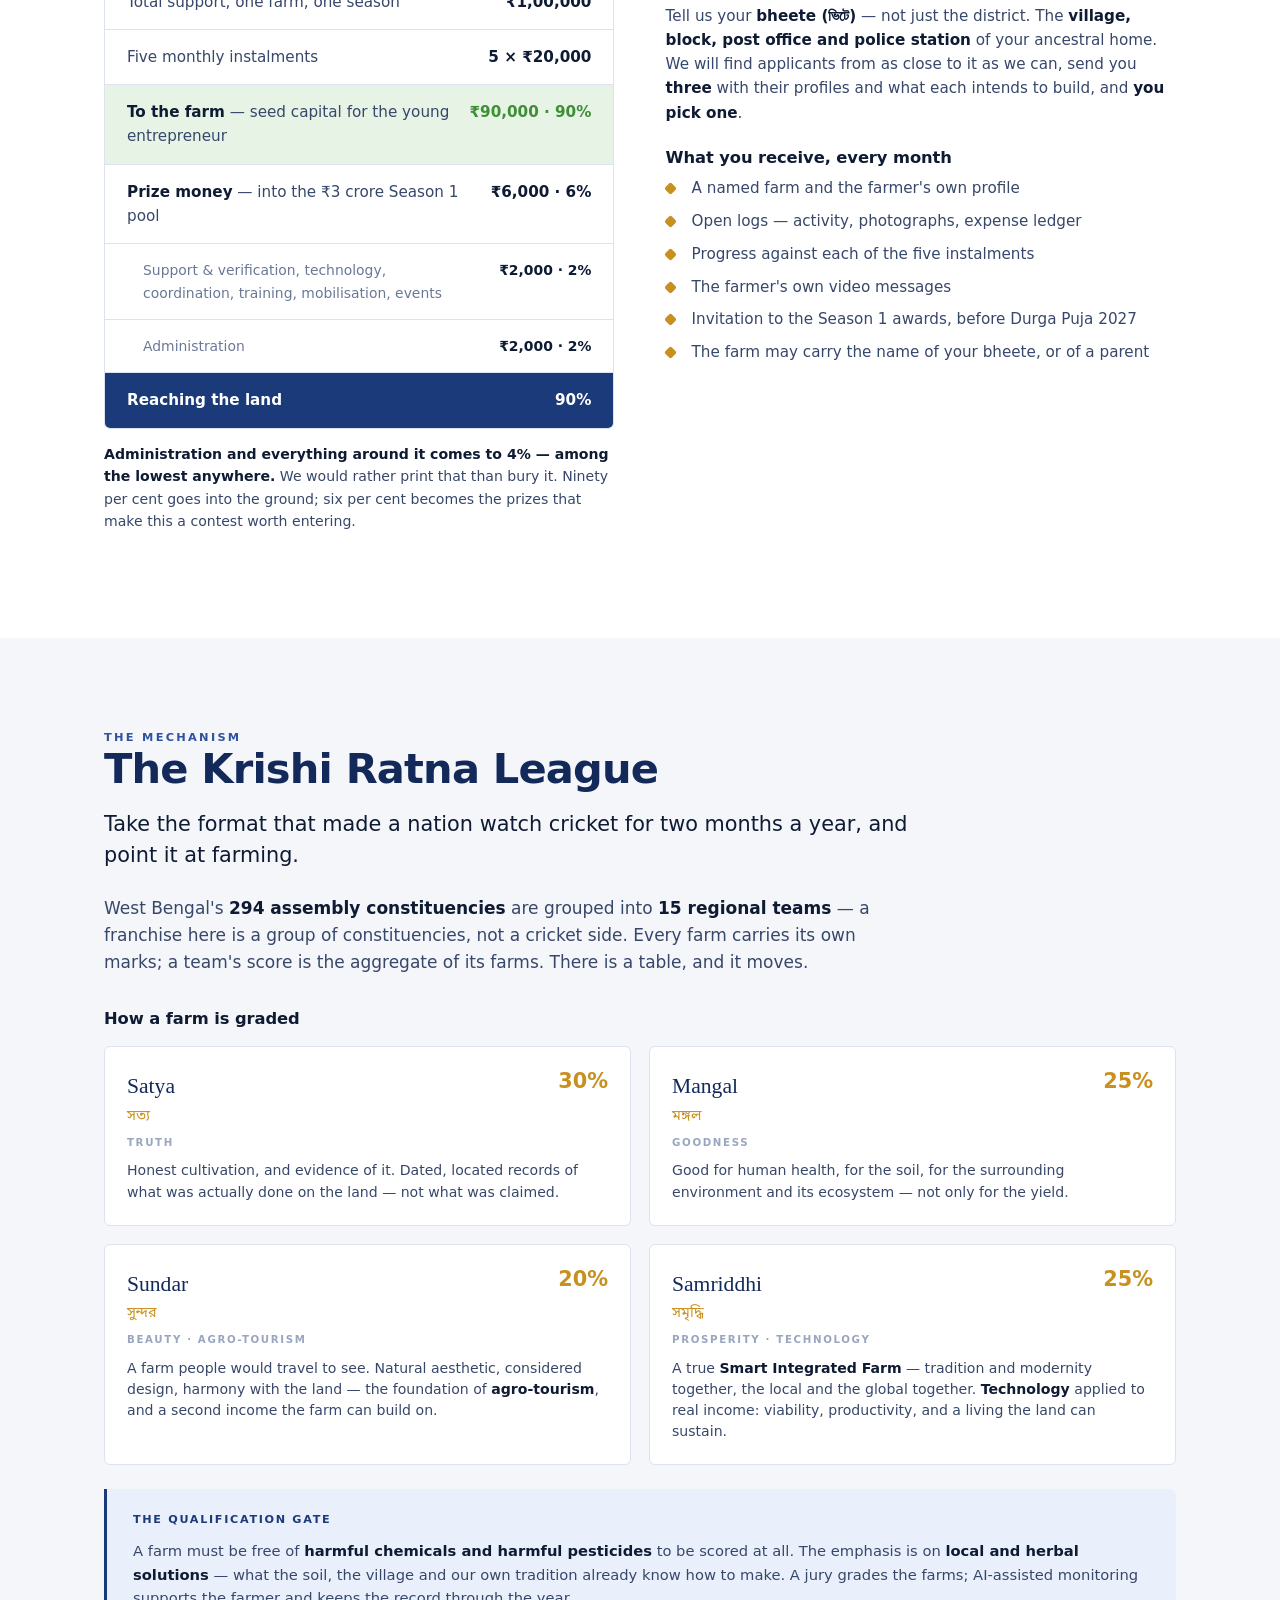
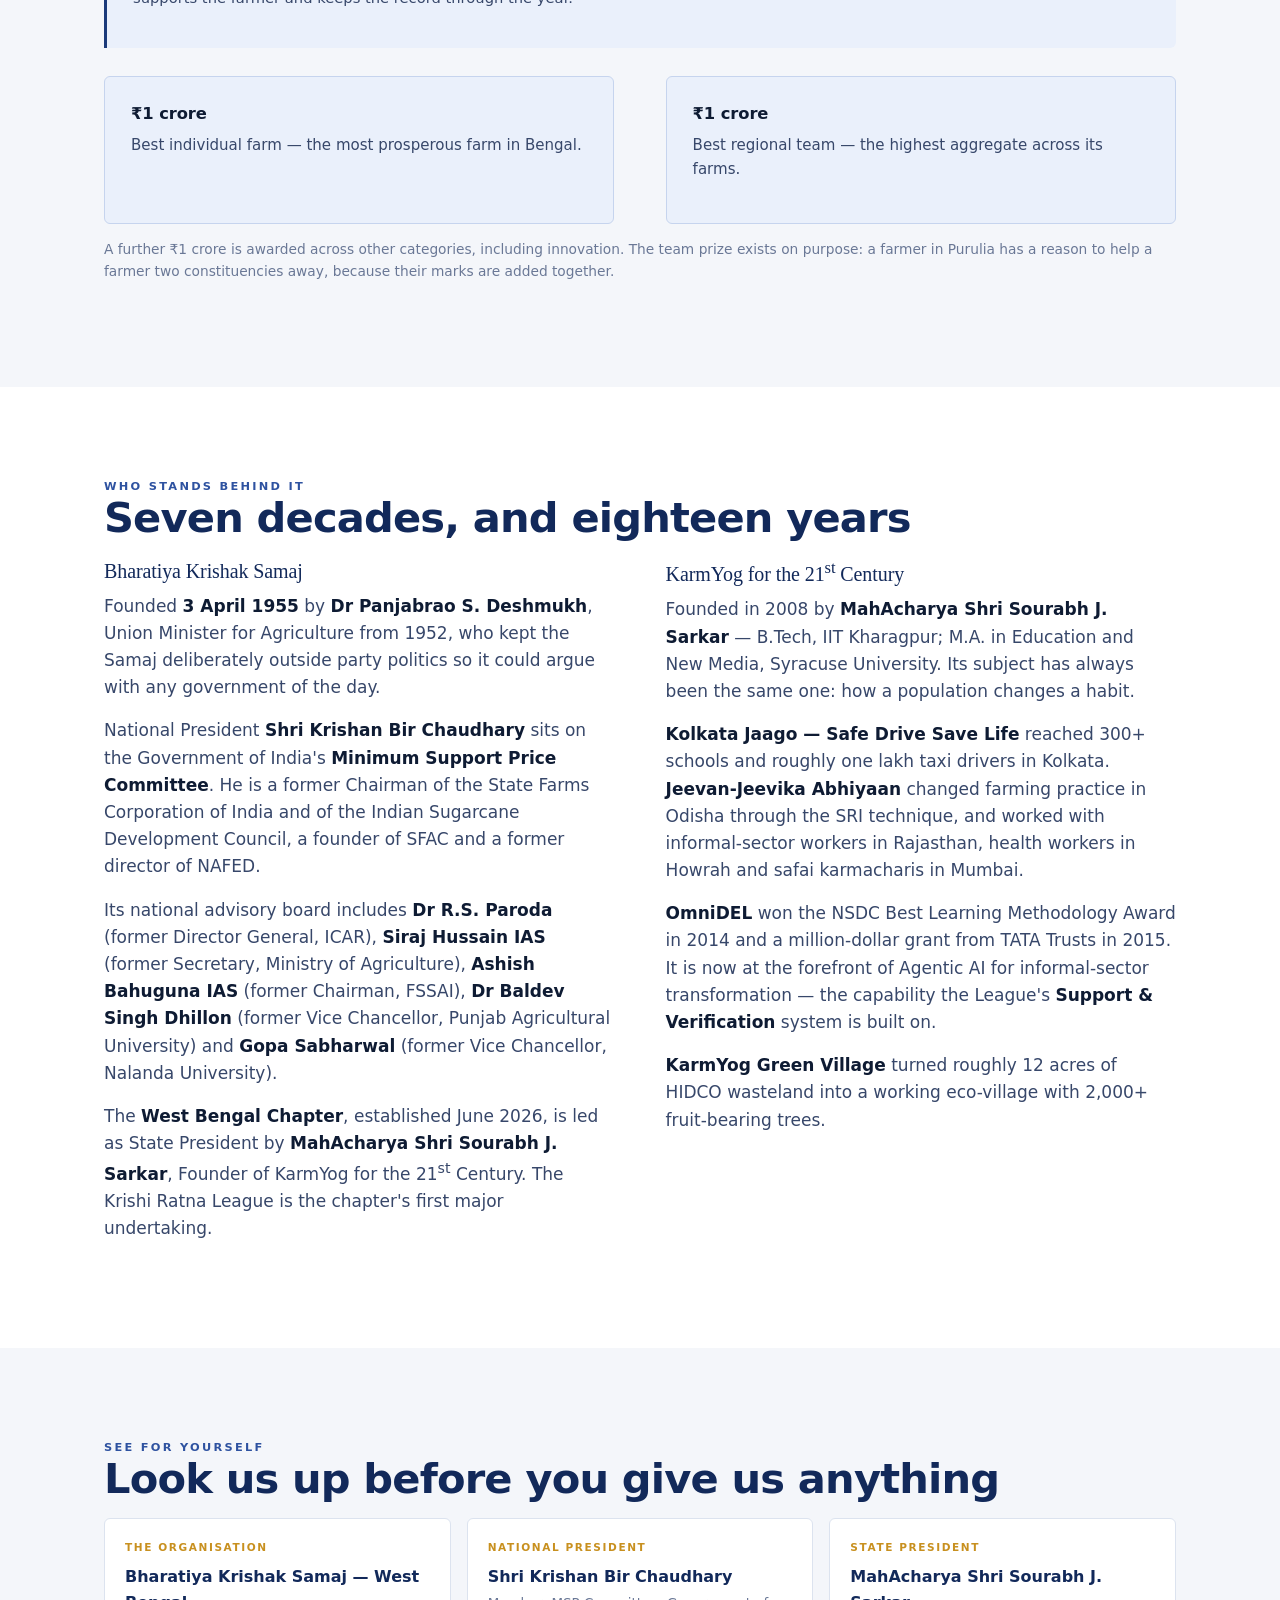
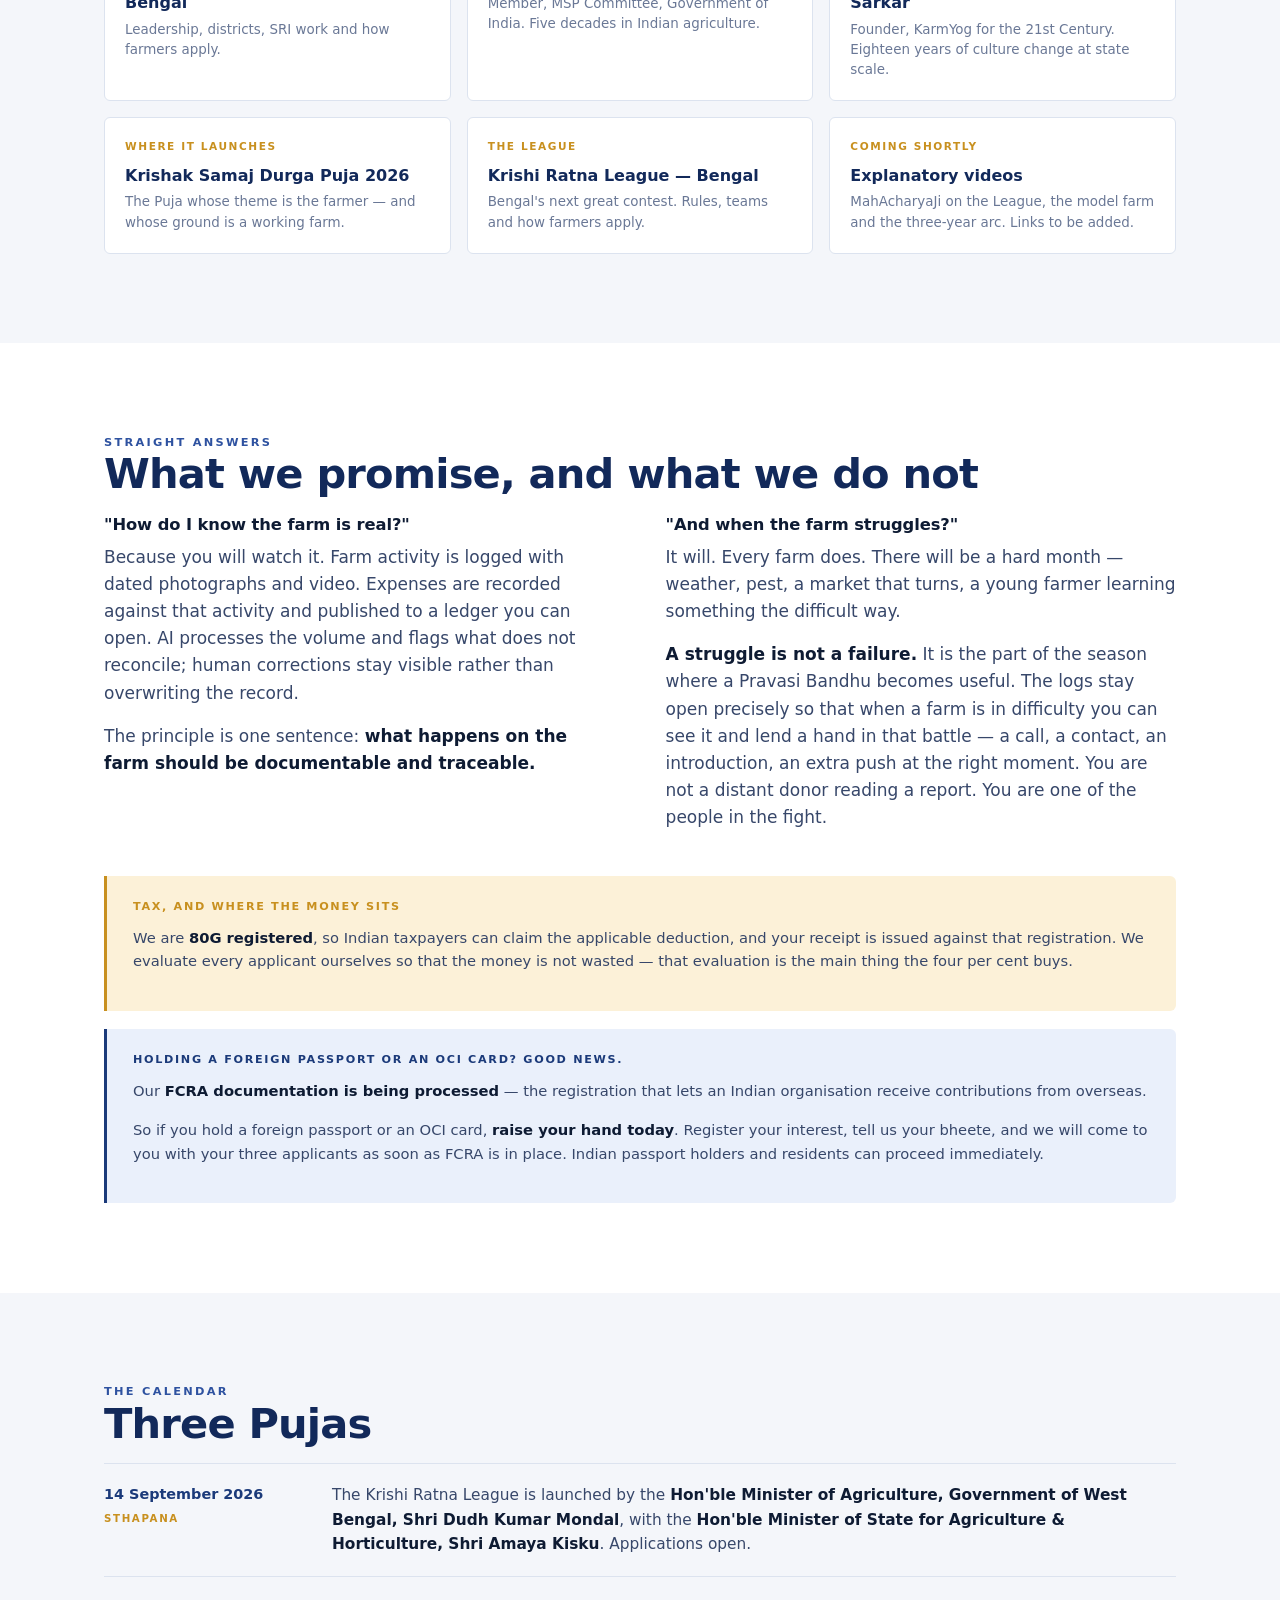
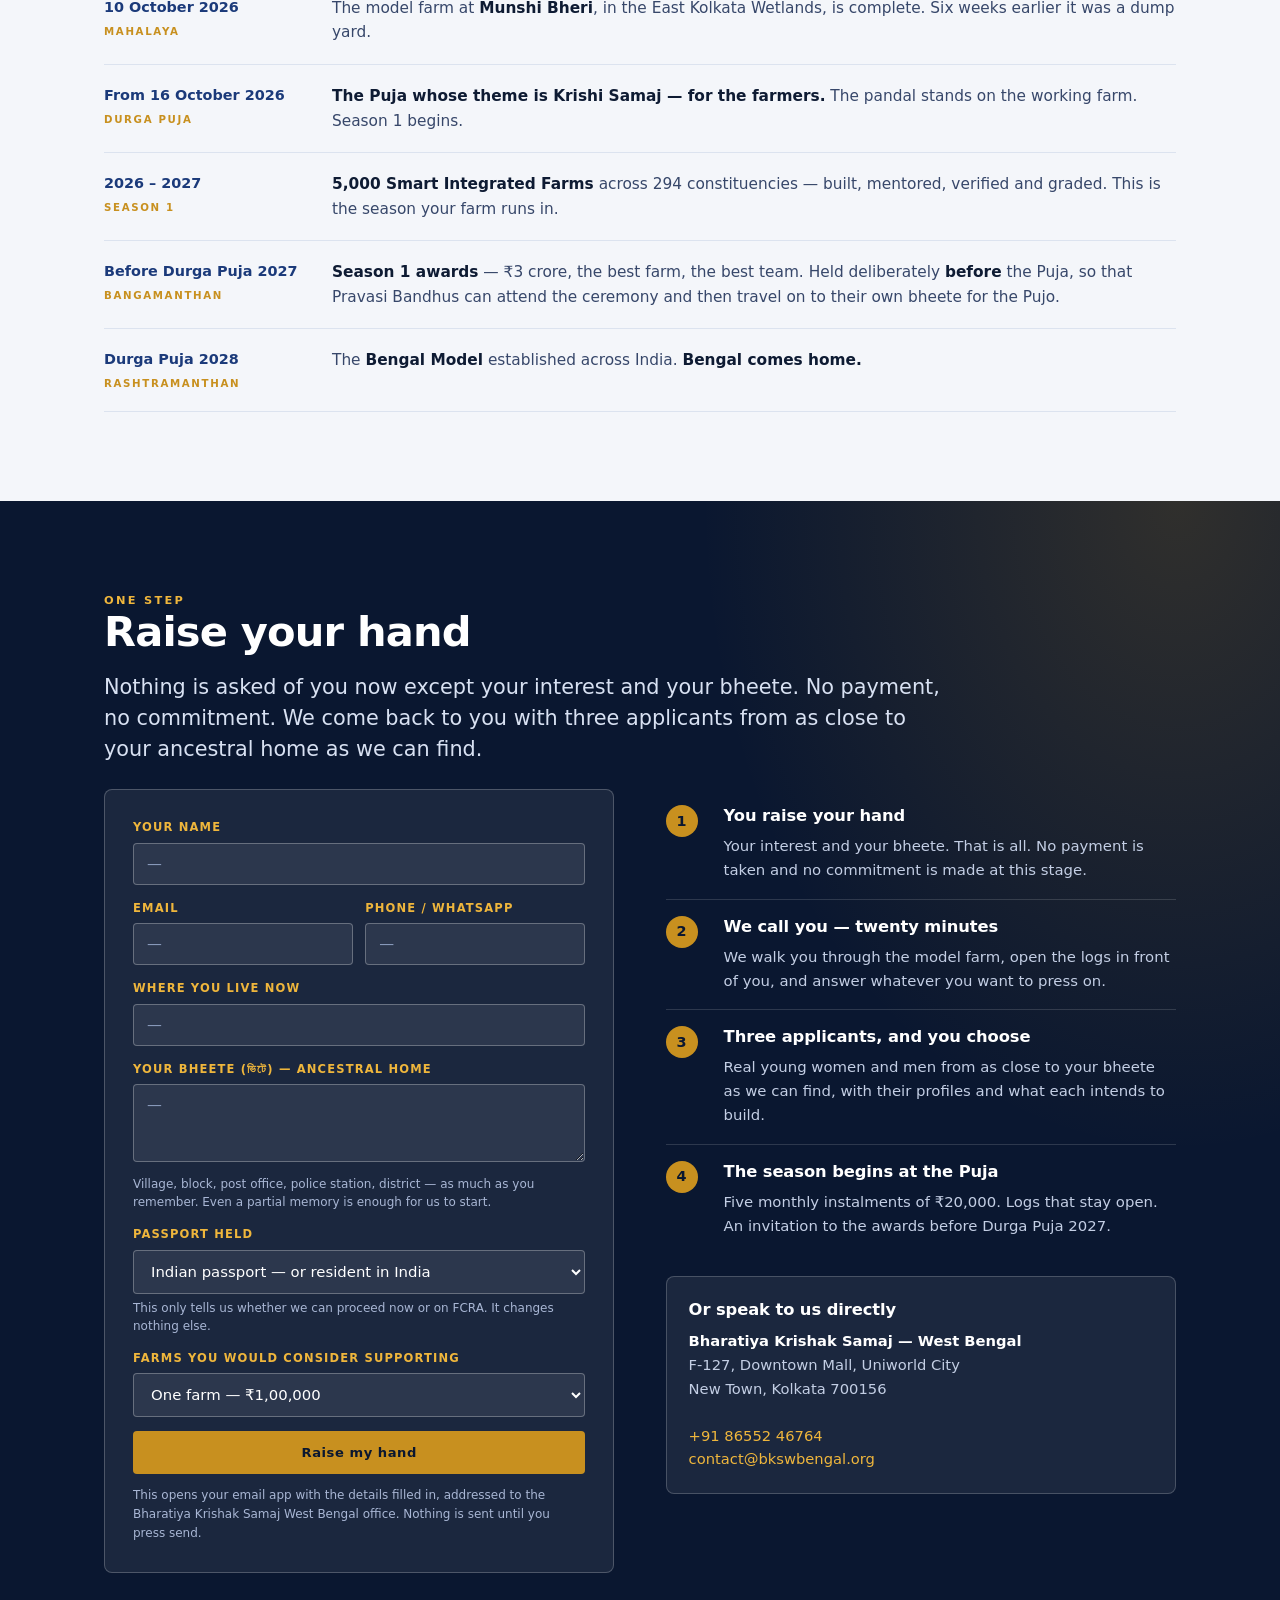
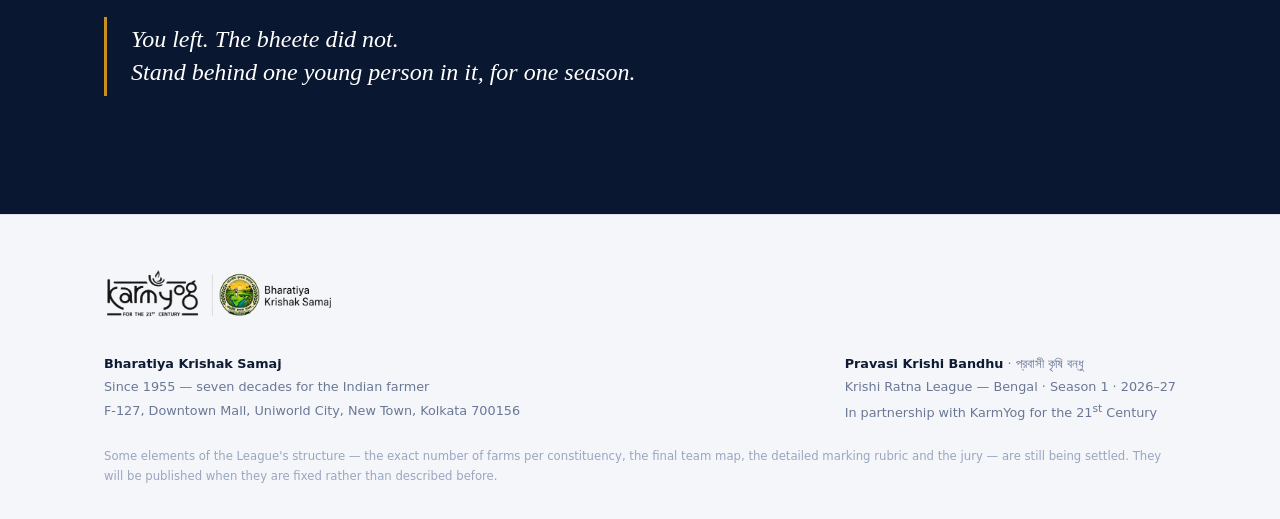
==== commit a3d12c74: "Site v2: Sammy's 13 Sep revisions, full Bengali, and a league palette PALETTE. v1's cream/warm-earth" ====
--- a/pravasi-krishi-bandhu/index.html
+++ b/pravasi-krishi-bandhu/index.html
@@ -1,479 +1,997 @@
 <!DOCTYPE html>
-<html lang="en">
+<html lang="en" data-lang="en">
 <head>
 <meta charset="utf-8">
 <meta name="viewport" content="width=device-width, initial-scale=1">
 <title>Pravasi Krishi Bandhu — Krishi Ratna League Bengal</title>
-<meta name="description" content="Stand behind one young farmer in the district your family came from. ₹1,00,000 for one season, in five monthly instalments, with a dashboard open the whole way. Bharatiya Krishak Samaj · KarmYog for the 21st Century.">
+<meta name="description" content="Stand behind one young farmer in the bheete your family came from. ₹1 Lakh for one season, in five monthly instalments, with the logs open the whole way.">
 <meta property="og:title" content="Pravasi Krishi Bandhu — প্রবাসী কৃষি বন্ধু">
-<meta property="og:description" content="You know the name of your village. Somewhere in it, a young woman or a young man is about to build a farm.">
+<meta property="og:description" content="Make farming aspirational. Stand behind one young farmer in your ancestral village for one season.">
 <meta property="og:type" content="website">
+<link rel="preconnect" href="https://fonts.googleapis.com">
+<link rel="preconnect" href="https://fonts.gstatic.com" crossorigin>
+<link href="https://fonts.googleapis.com/css2?family=Noto+Sans+Bengali:wght@400;600;700&display=swap" rel="stylesheet">
 <link rel="icon" href="data:image/svg+xml,<svg xmlns='http://www.w3.org/2000/svg' viewBox='0 0 100 100'><text y='.9em' font-size='90'>🌾</text></svg>">
 <style>
 :root{
-  --page:#f6f1e4; --surface:#fffdf7; --surface-sunk:#ece2c8;
-  --ink:#201a10; --ink-soft:#4a3f2a; --ink-mute:#7a6d52; --ink-faint:#a99c7c;
-  --green:#163a26; --green-soft:#1f5237; --green-tint:#e5efe1;
-  --gold:#c98a1f; --gold-soft:#e7b64f; --gold-tint:#fbeecb;
-  --terra:#a6461f; --rule:#ddd0ab; --rule-strong:#b9a978;
-  --serif:Georgia,'Iowan Old Style','Times New Roman',serif;
-  --sans:'Segoe UI',system-ui,-apple-system,'Helvetica Neue',sans-serif;
-  --wrap:1080px;
+  /* palette taken from the KRL mark: deep blue, wheat gold, leaf green */
+  --blue:#1B3A7A; --blue-deep:#12295A; --blue-ink:#0A1730; --blue-soft:#2E52A0;
+  --blue-tint:#EAF0FB; --blue-line:#C6D4EE;
+  --gold:#C8901F; --gold-bright:#EFB63C; --gold-tint:#FCF1D8;
+  --leaf:#3E8E35; --leaf-tint:#E7F3E5;
+  --paper:#FFFFFF; --paper-tint:#F4F6FA;
+  --ink:#0E1B33; --ink-soft:#37476A; --ink-mute:#6A7896; --ink-faint:#9AA6BF;
+  --line:#DCE3EF;
+  --sans:'Inter','Segoe UI',system-ui,-apple-system,'Helvetica Neue',sans-serif;
+  --display:'Georgia','Iowan Old Style','Times New Roman',serif;
+  --bn:'Noto Sans Bengali','Nirmala UI',sans-serif;
+  --wrap:1120px;
 }
 *{margin:0;padding:0;box-sizing:border-box}
 html{scroll-behavior:smooth}
-body{font-family:var(--serif);color:var(--ink);background:var(--page);
-  font-size:17px;line-height:1.65;-webkit-font-smoothing:antialiased}
+body{font-family:var(--sans);color:var(--ink);background:var(--paper);
+  font-size:17px;line-height:1.6;-webkit-font-smoothing:antialiased}
 img{max-width:100%;display:block}
 .wrap{max-width:var(--wrap);margin:0 auto;padding:0 24px}
-.eyebrow{font-family:var(--sans);font-size:.72rem;letter-spacing:.22em;
-  text-transform:uppercase;color:var(--gold);font-weight:700}
-.eyebrow.g{color:var(--green-soft)}
-h1,h2,h3{font-weight:400;letter-spacing:-.01em;line-height:1.14}
-h2{font-size:clamp(1.7rem,3.6vw,2.5rem);color:var(--green);margin:0 0 1rem}
-h3{font-family:var(--sans);font-size:1rem;font-weight:700;color:var(--ink);
-  letter-spacing:0;margin:0 0 .5rem;line-height:1.35}
+section{padding:clamp(56px,7vw,96px) 0}
+
+/* ---------- language switching ---------- */
+html[data-lang="en"] .bn-only{display:none!important}
+html[data-lang="bn"] .en-only{display:none!important}
+.bn-only{font-family:var(--bn)}
+html[data-lang="bn"] body,
+html[data-lang="bn"] h1,
+html[data-lang="bn"] h2,
+html[data-lang="bn"] h3{font-family:var(--bn)}
+
+/* ---------- type ---------- */
+h1,h2,h3{font-weight:700;letter-spacing:-.02em;line-height:1.12}
+h1{font-family:var(--display);font-weight:400;letter-spacing:-.025em}
+h2{font-size:clamp(1.75rem,3.4vw,2.6rem);color:var(--blue-deep);margin:0 0 1rem}
+h3{font-size:1.02rem;letter-spacing:-.005em;margin:0 0 .5rem;line-height:1.35}
 p{margin:0 0 1rem;color:var(--ink-soft)}
 p:last-child{margin-bottom:0}
-strong{color:var(--ink);font-weight:700}
-a{color:var(--green-soft)}
-section{padding:clamp(56px,8vw,104px) 0}
-.rule{height:1px;background:var(--rule);border:0;margin:0}
-
-/* top bar */
-.bar{height:6px;background:linear-gradient(90deg,var(--green) 0 26%,var(--gold) 26% 62%,var(--terra) 62% 100%)}
-header{background:var(--surface);border-bottom:1px solid var(--rule);
-  position:sticky;top:0;z-index:20}
-.hd{display:flex;align-items:center;justify-content:space-between;gap:20px;
-  padding:14px 24px;max-width:var(--wrap);margin:0 auto}
-.hd img{width:210px}
-.hd a.cta{font-family:var(--sans);font-size:.8rem;font-weight:700;letter-spacing:.1em;
-  text-transform:uppercase;background:var(--green);color:#fffdf7;text-decoration:none;
-  padding:11px 18px;border-radius:3px;white-space:nowrap}
-.hd a.cta:hover{background:var(--green-soft)}
-
-/* hero */
-.hero{background:var(--surface);padding:clamp(48px,7vw,92px) 0 clamp(40px,6vw,76px)}
-.hero h1{font-size:clamp(2.6rem,7vw,4.4rem);color:var(--green);margin:.6rem 0 .3rem}
-.hero .bn{font-size:clamp(1.1rem,2.4vw,1.5rem);color:var(--gold);margin-bottom:1.6rem}
-.hero .lede{font-size:clamp(1.12rem,2.1vw,1.4rem);line-height:1.5;color:var(--ink);
-  max-width:44ch;margin-bottom:2rem}
-.hero-grid{display:grid;grid-template-columns:1.35fr .9fr;gap:48px;align-items:center}
-.hero-grid img{width:100%;max-width:330px;margin-left:auto}
+strong{color:var(--ink);font-weight:600}
+a{color:var(--blue)}
+.eyebrow{font-size:.71rem;letter-spacing:.2em;text-transform:uppercase;
+  color:var(--gold);font-weight:700}
+.eyebrow.b{color:var(--blue-soft)}
+.lead{font-size:clamp(1.1rem,1.9vw,1.3rem);line-height:1.5;color:var(--ink);
+  max-width:64ch;margin-bottom:1.5rem}
+.tint{background:var(--paper-tint)}
+
+/* ---------- header ---------- */
+.topline{height:5px;background:linear-gradient(90deg,var(--blue) 0 34%,var(--gold) 34% 67%,var(--leaf) 67% 100%)}
+header{background:var(--paper);border-bottom:1px solid var(--line);
+  position:sticky;top:0;z-index:40}
+.hd{display:flex;align-items:center;justify-content:space-between;gap:16px;
+  padding:12px 24px;max-width:var(--wrap);margin:0 auto}
+.hd img{width:200px}
+.hd .right{display:flex;align-items:center;gap:10px}
+.langsw{display:flex;border:1px solid var(--blue-line);border-radius:999px;overflow:hidden}
+.langsw button{font-family:var(--sans);font-size:.74rem;font-weight:700;letter-spacing:.06em;
+  padding:8px 14px;border:0;background:transparent;color:var(--ink-mute);cursor:pointer}
+.langsw button[aria-pressed="true"]{background:var(--blue);color:#fff}
+.langsw button:last-child{font-family:var(--bn)}
+.btn{font-size:.82rem;font-weight:700;letter-spacing:.04em;text-decoration:none;
+  padding:12px 20px;border-radius:4px;display:inline-block;border:0;cursor:pointer;
+  font-family:inherit;text-align:center}
+.btn.p{background:var(--gold);color:var(--blue-ink)}
+.btn.p:hover{background:var(--gold-bright)}
+.btn.ghost{background:rgba(255,255,255,.1);color:#fff;border:1.5px solid rgba(255,255,255,.4)}
+.btn.ghost:hover{background:rgba(255,255,255,.2)}
 .btnrow{display:flex;flex-wrap:wrap;gap:12px}
-.btn{font-family:var(--sans);font-size:.86rem;font-weight:700;letter-spacing:.08em;
-  text-transform:uppercase;text-decoration:none;padding:14px 24px;border-radius:3px;
-  display:inline-block}
-.btn.p{background:var(--green);color:#fffdf7}
-.btn.p:hover{background:var(--green-soft)}
-.btn.s{background:transparent;color:var(--green);border:1.5px solid var(--rule-strong)}
-.btn.s:hover{border-color:var(--green);background:var(--green-tint)}
-
-/* stat strip */
-.strip{background:var(--green);color:#f2eeda}
-.strip .wrap{display:grid;grid-template-columns:repeat(4,1fr);gap:32px;
-  padding-top:44px;padding-bottom:44px}
-.strip .s .f{font-size:clamp(1.5rem,3vw,2.1rem);color:#fffdf7;line-height:1;margin-bottom:.5rem}
-.strip .s .l{font-family:var(--sans);font-size:.68rem;letter-spacing:.16em;
-  text-transform:uppercase;color:var(--gold-soft);line-height:1.6}
-
-/* generic */
-.two{display:grid;grid-template-columns:1fr 1fr;gap:clamp(28px,4vw,56px)}
-.three{display:grid;grid-template-columns:repeat(3,1fr);gap:28px}
-.card{background:var(--surface);border:1px solid var(--rule);border-radius:4px;padding:26px}
+
+/* ---------- hero ---------- */
+.hero{background:var(--blue-ink);color:#E4EAF6;position:relative;overflow:hidden;
+  padding:clamp(44px,6vw,76px) 0 clamp(40px,5vw,64px)}
+.hero:before{content:'';position:absolute;inset:0;
+  background:radial-gradient(ellipse 70% 90% at 88% 10%,rgba(200,144,31,.22),transparent 60%),
+             radial-gradient(ellipse 60% 80% at 5% 95%,rgba(62,142,53,.18),transparent 60%)}
+.hero .wrap{position:relative}
+.hero-grid{display:grid;grid-template-columns:1.4fr .85fr;gap:44px;align-items:center}
+.hero h1{font-size:clamp(2.5rem,6.2vw,4.2rem);color:#fff;margin:.5rem 0 .25rem}
+.hero .bnsub{font-family:var(--bn);font-size:clamp(1.15rem,2.4vw,1.6rem);
+  color:var(--gold-bright);margin-bottom:1.4rem}
+.hero .lede{font-size:clamp(1.1rem,1.9vw,1.32rem);line-height:1.5;color:#D3DCEE;
+  max-width:46ch;margin-bottom:1rem}
+.hero .amt{display:inline-block;background:rgba(239,182,60,.14);
+  border:1px solid rgba(239,182,60,.5);color:var(--gold-bright);
+  padding:12px 18px;border-radius:4px;font-weight:700;font-size:1.05rem;
+  margin:.4rem 0 1.6rem}
+.hero .amt small{display:block;font-weight:400;font-size:.8rem;color:#C9D4EA;
+  letter-spacing:.02em;margin-top:4px}
+.hero-grid .mark{width:100%;max-width:310px;margin-left:auto;
+  background:#fff;border-radius:8px;padding:22px}
+
+/* ---------- stat strip ---------- */
+.strip{background:var(--blue);color:#fff}
+.strip .wrap{display:grid;grid-template-columns:repeat(4,1fr);gap:28px;
+  padding-top:36px;padding-bottom:36px}
+.strip .f{font-size:clamp(1.45rem,2.8vw,2rem);line-height:1;margin-bottom:.45rem;
+  font-weight:700;letter-spacing:-.02em}
+.strip .l{font-size:.68rem;letter-spacing:.14em;text-transform:uppercase;
+  color:#B9C9EA;line-height:1.6}
+
+/* ---------- roadmap ---------- */
+.road{display:grid;grid-template-columns:repeat(3,1fr);gap:20px;margin-top:8px}
+.phase{background:var(--paper);border:1px solid var(--line);border-radius:6px;
+  padding:26px;position:relative;overflow:hidden}
+.phase:before{content:'';position:absolute;top:0;left:0;right:0;height:4px;background:var(--blue)}
+.phase:nth-child(2):before{background:var(--gold)}
+.phase:nth-child(3):before{background:var(--leaf)}
+.phase .yr{font-size:.7rem;letter-spacing:.16em;text-transform:uppercase;
+  color:var(--ink-faint);font-weight:700;margin-bottom:10px}
+.phase .nm{font-family:var(--display);font-size:1.5rem;color:var(--blue-deep);
+  letter-spacing:-.02em;line-height:1.15}
+.phase .nb{font-family:var(--bn);font-size:1rem;color:var(--gold);margin:2px 0 12px}
+.phase p{font-size:.93rem;margin:0}
+
+/* ---------- generic ---------- */
+.two{display:grid;grid-template-columns:1fr 1fr;gap:clamp(28px,4vw,52px)}
+.two.start{align-items:start}
+.card{background:var(--paper);border:1px solid var(--line);border-radius:6px;padding:26px}
+.card.tinted{background:var(--blue-tint);border-color:var(--blue-line)}
 .card p{font-size:.94rem}
-.lead{font-size:clamp(1.1rem,2vw,1.32rem);line-height:1.5;color:var(--ink);
-  max-width:62ch;margin-bottom:1.6rem}
-.quote{border-left:3px solid var(--gold);padding:4px 0 4px 24px;margin:2rem 0;
-  font-size:clamp(1.15rem,2.3vw,1.45rem);line-height:1.45;color:var(--green);font-style:italic}
-
-/* money */
-.money{background:var(--surface);border:1px solid var(--rule);border-radius:4px;overflow:hidden}
-.money .r{display:flex;justify-content:space-between;align-items:baseline;gap:20px;
-  padding:16px 26px;border-bottom:1px solid var(--rule);font-size:.98rem;color:var(--ink-soft)}
-.money .r:last-child{border-bottom:0;background:var(--green-tint);
-  font-weight:700;color:var(--green)}
+.quote{border-left:3px solid var(--gold);padding:6px 0 6px 24px;margin:1.8rem 0;
+  font-family:var(--display);font-size:clamp(1.2rem,2.3vw,1.5rem);line-height:1.4;
+  color:var(--blue-deep);font-style:italic}
+ul.ticks{list-style:none}
+ul.ticks li{font-size:.95rem;line-height:1.5;color:var(--ink-soft);
+  padding-left:26px;margin-bottom:10px;position:relative}
+ul.ticks li:before{content:'';position:absolute;left:0;top:7px;width:9px;height:9px;
+  background:var(--gold);border-radius:2px;transform:rotate(45deg)}
+ul.ticks li strong{color:var(--ink)}
+
+/* ---------- money ---------- */
+.money{border:1px solid var(--line);border-radius:6px;overflow:hidden;background:var(--paper)}
+.money .r{display:flex;justify-content:space-between;align-items:baseline;gap:18px;
+  padding:15px 22px;border-bottom:1px solid var(--line);font-size:.95rem;color:var(--ink-soft)}
 .money .r .v{font-weight:700;color:var(--ink);white-space:nowrap}
-.money .r:last-child .v{color:var(--green)}
-
-/* dimensions */
-.dims{display:grid;grid-template-columns:repeat(4,1fr);gap:18px}
-.dim{background:var(--surface);border:1px solid var(--rule);border-radius:4px;
-  padding:22px;position:relative}
-.dim .w{font-family:var(--sans);font-size:1.35rem;font-weight:700;color:var(--gold);
-  position:absolute;top:18px;right:20px}
-.dim .n{font-size:1.3rem;color:var(--green)}
-.dim .e{font-family:var(--sans);font-size:.66rem;letter-spacing:.16em;
-  text-transform:uppercase;color:var(--ink-faint);margin:2px 0 10px}
-.dim p{font-size:.86rem;line-height:1.5;margin:0}
-
-/* timeline */
-.tl{border-top:1px solid var(--rule)}
-.tl .i{display:grid;grid-template-columns:180px 1fr;gap:28px;padding:20px 0;
-  border-bottom:1px solid var(--rule)}
-.tl .d{font-family:var(--sans);font-size:.92rem;font-weight:700;color:var(--green)}
-.tl .d span{display:block;font-weight:400;font-size:.66rem;letter-spacing:.16em;
-  text-transform:uppercase;color:var(--ink-faint);margin-top:3px}
-.tl .b{font-size:.98rem;color:var(--ink-soft)}
-
-/* note */
+.money .r.farm{background:var(--leaf-tint)}
+.money .r.farm .v{color:var(--leaf)}
+.money .r.sub{font-size:.87rem;color:var(--ink-mute);padding-left:38px}
+.money .r:last-child{border-bottom:0;background:var(--blue);color:#fff;font-weight:700}
+.money .r:last-child .v{color:#fff}
+
+/* ---------- dimensions ---------- */
+.dims{display:grid;grid-template-columns:repeat(2,1fr);gap:18px}
+.dim{border:1px solid var(--line);border-radius:6px;padding:22px;position:relative;
+  background:var(--paper)}
+.dim .w{font-size:1.3rem;font-weight:700;color:var(--gold);position:absolute;top:18px;right:22px}
+.dim .n{font-family:var(--display);font-size:1.35rem;color:var(--blue-deep)}
+.dim .nb{font-family:var(--bn);font-size:.9rem;color:var(--gold);margin-top:1px}
+.dim .e{font-size:.64rem;letter-spacing:.16em;text-transform:uppercase;
+  color:var(--ink-faint);margin:6px 0 10px;font-weight:700}
+.dim p{font-size:.88rem;line-height:1.5;margin:0}
+
+/* ---------- timeline ---------- */
+.tl{border-top:1px solid var(--line)}
+.tl .i{display:grid;grid-template-columns:200px 1fr;gap:28px;padding:19px 0;
+  border-bottom:1px solid var(--line)}
+.tl .d{font-size:.9rem;font-weight:700;color:var(--blue)}
+.tl .d .ph{display:block;font-weight:700;font-size:.64rem;letter-spacing:.16em;
+  text-transform:uppercase;color:var(--gold);margin-top:4px}
+.tl .b{font-size:.96rem;color:var(--ink-soft)}
+
+/* ---------- note ---------- */
 .note{background:var(--gold-tint);border-left:3px solid var(--gold);
-  padding:22px 26px;border-radius:0 4px 4px 0}
-.note .h{font-family:var(--sans);font-size:.7rem;font-weight:700;letter-spacing:.16em;
-  text-transform:uppercase;color:var(--terra);display:block;margin-bottom:10px}
+  padding:22px 26px;border-radius:0 6px 6px 0}
+.note.blue{background:var(--blue-tint);border-color:var(--blue)}
+.note .h{font-size:.7rem;font-weight:700;letter-spacing:.15em;text-transform:uppercase;
+  color:var(--gold);display:block;margin-bottom:10px}
+.note.blue .h{color:var(--blue)}
 .note p{font-size:.92rem}
 
-/* steps */
-.steps{counter-reset:s}
-.step{display:grid;grid-template-columns:44px 1fr;gap:20px;padding:20px 0;
-  border-bottom:1px solid var(--rule)}
-.step:last-child{border-bottom:0}
-.step .i{width:34px;height:34px;border-radius:50%;background:var(--green);color:#fffdf7;
-  font-family:var(--sans);font-size:.95rem;font-weight:700;display:flex;
+/* ---------- image slots ---------- */
+.shots{display:grid;grid-template-columns:1fr 1fr;gap:20px;margin-top:28px}
+.shot{aspect-ratio:4/3;border:2px dashed var(--blue-line);border-radius:6px;
+  background:var(--blue-tint);display:flex;flex-direction:column;align-items:center;
+  justify-content:center;text-align:center;padding:24px;gap:8px}
+.shot .ic{font-size:1.8rem;opacity:.65}
+.shot .t{font-size:.88rem;font-weight:700;color:var(--blue-deep)}
+.shot .d{font-size:.78rem;color:var(--ink-mute);max-width:36ch;line-height:1.5}
+
+/* ---------- links ---------- */
+.links{display:grid;grid-template-columns:repeat(3,1fr);gap:16px}
+.lk{display:block;text-decoration:none;border:1px solid var(--line);border-radius:6px;
+  padding:20px;background:var(--paper);transition:border-color .15s,transform .15s}
+.lk:hover{border-color:var(--blue);transform:translateY(-2px)}
+.lk .k{font-size:.66rem;letter-spacing:.15em;text-transform:uppercase;
+  color:var(--gold);font-weight:700;margin-bottom:8px}
+.lk .t{font-size:1rem;font-weight:700;color:var(--blue-deep);margin-bottom:4px}
+.lk .d{font-size:.84rem;color:var(--ink-mute);line-height:1.5}
+
+/* ---------- register / CTA ---------- */
+.close{background:var(--blue-ink);color:#D3DCEE;position:relative;overflow:hidden}
+.close:before{content:'';position:absolute;inset:0;
+  background:radial-gradient(ellipse 60% 80% at 92% 0%,rgba(200,144,31,.2),transparent 62%)}
+.close .wrap{position:relative}
+.close h2{color:#fff}
+.close p{color:#C3CEE4}
+.close .eyebrow{color:var(--gold-bright)}
+.form{background:rgba(255,255,255,.07);border:1px solid rgba(255,255,255,.22);
+  border-radius:8px;padding:28px}
+.fg{margin-bottom:14px}
+.fg label{display:block;font-size:.72rem;letter-spacing:.1em;text-transform:uppercase;
+  font-weight:700;color:var(--gold-bright);margin-bottom:6px}
+.fg input,.fg select,.fg textarea{width:100%;padding:11px 13px;border-radius:4px;
+  border:1px solid rgba(255,255,255,.28);background:rgba(255,255,255,.08);
+  color:#fff;font-family:inherit;font-size:.93rem}
+.fg input::placeholder,.fg textarea::placeholder{color:#8FA0C2}
+.fg select option{background:#0A1730;color:#fff}
+.fg .hint{font-size:.75rem;color:#A8B6D4;margin-top:5px;line-height:1.5}
+.fg2{display:grid;grid-template-columns:1fr 1fr;gap:12px}
+.steps .step{display:grid;grid-template-columns:40px 1fr;gap:18px;padding:16px 0;
+  border-bottom:1px solid rgba(255,255,255,.14)}
+.steps .step:last-child{border-bottom:0}
+.steps .i{width:32px;height:32px;border-radius:50%;background:var(--gold);
+  color:var(--blue-ink);font-size:.9rem;font-weight:700;display:flex;
   align-items:center;justify-content:center}
-.step p{font-size:.96rem;margin:0}
-
-/* closing */
-.close{background:var(--green);color:#ddd6bd}
-.close h2{color:#fffdf7}
-.close p{color:#ddd6bd}
-.close .eyebrow{color:var(--gold-soft)}
-.close .btn.p{background:var(--gold);color:#201a10}
-.close .btn.p:hover{background:var(--gold-soft)}
-.close .btn.s{color:#fffdf7;border-color:rgba(255,253,247,.35)}
-.close .btn.s:hover{background:rgba(255,253,247,.08);border-color:#fffdf7}
-
-footer{background:var(--surface);border-top:1px solid var(--rule);padding:40px 0}
+.steps h3{color:#fff}
+.steps p{font-size:.93rem;margin:0}
+
+footer{background:var(--paper-tint);border-top:1px solid var(--line);padding:40px 0 32px}
+footer img{width:230px;margin-bottom:20px}
 footer .f{display:flex;justify-content:space-between;gap:32px;flex-wrap:wrap;
-  font-family:var(--sans);font-size:.78rem;color:var(--ink-mute);line-height:1.9}
-footer img{width:230px;margin-bottom:18px}
-
-@media(max-width:860px){
-  .hero-grid{grid-template-columns:1fr;gap:32px}
-  .hero-grid img{margin:0;max-width:260px}
-  .strip .wrap{grid-template-columns:1fr 1fr;gap:28px}
-  .two,.three,.dims{grid-template-columns:1fr}
-  .tl .i{grid-template-columns:1fr;gap:8px}
-  .hd img{width:160px}
-  .hd a.cta{font-size:.7rem;padding:10px 13px}
+  font-size:.8rem;color:var(--ink-mute);line-height:1.85}
+footer strong{color:var(--ink)}
+.fine{font-size:.73rem;color:var(--ink-faint);margin-top:22px;line-height:1.7}
+
+@media(max-width:900px){
+  .hero-grid{grid-template-columns:1fr;gap:30px}
+  .hero-grid .mark{margin:0;max-width:240px}
+  .strip .wrap{grid-template-columns:1fr 1fr;gap:24px}
+  .two,.dims,.road,.links,.shots,.fg2{grid-template-columns:1fr}
+  .tl .i{grid-template-columns:1fr;gap:6px}
+  .hd img{width:150px}
+  .hd{flex-wrap:wrap}
+  .hd .btn{display:none}
 }
 </style>
 </head>
 <body>
 
-<div class="bar"></div>
+<div class="topline"></div>
 <header>
   <div class="hd">
     <img src="masthead-t.png" alt="KarmYog for the 21st Century · Bharatiya Krishak Samaj">
-    <a class="cta" href="#begin">Book a 20-minute call</a>
+    <div class="right">
+      <div class="langsw" role="group" aria-label="Language">
+        <button type="button" id="btn-en" aria-pressed="true" onclick="setLang('en')">ENGLISH</button>
+        <button type="button" id="btn-bn" aria-pressed="false" onclick="setLang('bn')">বাংলা</button>
+      </div>
+      <a class="btn p" href="#register">
+        <span class="en-only">Raise Your Hand</span><span class="bn-only">হাত তুলুন</span></a>
+    </div>
   </div>
 </header>
 
-<!-- HERO -->
+<!-- ================= HERO ================= -->
 <div class="hero">
   <div class="wrap hero-grid">
     <div>
-      <div class="eyebrow">An invitation · Durga Puja 2026</div>
+      <div class="eyebrow">
+        <span class="en-only">An invitation · Durga Puja 2026</span>
+        <span class="bn-only">আহ্বান · দুর্গাপূজা ২০২৬</span></div>
       <h1>Pravasi<br>Krishi Bandhu</h1>
-      <div class="bn">প্রবাসী কৃষি বন্ধু</div>
-      <p class="lede">You know the name of your village. Somewhere in it, a young woman or a
-      young man is about to build a farm. Stand behind them — for one season, for one hundred
-      thousand rupees, with your eyes open the whole way.</p>
+      <div class="bnsub">প্রবাসী কৃষি বন্ধু</div>
+
+      <p class="lede en-only">You know the name of your village. Somewhere in it, a young woman
+      or a young man is about to build a farm. This is an invitation to stand behind them — for
+      one season, with the logs open the whole way.</p>
+      <p class="lede bn-only">আপনি আপনার গ্রামের নাম জানেন। সেখানেই কোনও এক তরুণী বা তরুণ
+      একটি খামার গড়তে চলেছেন। এক মরসুমের জন্য, সম্পূর্ণ স্বচ্ছতার সঙ্গে তাঁর পাশে
+      দাঁড়ানোর আহ্বান এটি।</p>
+
+      <div class="amt">
+        <span class="en-only">₹1 Lakh — that is ₹1,00,000 (approximately US$1,000)
+          <small>Paid as five monthly instalments of ₹20,000</small></span>
+        <span class="bn-only">১ লক্ষ টাকা — অর্থাৎ ₹১,০০,০০০ (আনুমানিক ১,০০০ মার্কিন ডলার)
+          <small>প্রতি মাসে ₹২০,০০০ করে পাঁচটি কিস্তিতে</small></span>
+      </div>
+
       <div class="btnrow">
-        <a class="btn p" href="#begin">Book a 20-minute call</a>
-        <a class="btn s" href="#offer">What it involves</a>
-      </div>
-    </div>
-    <img src="krl-logo-t.png" alt="Krishi Ratna League — Bengal">
+        <a class="btn p" href="#register">
+          <span class="en-only">Raise your hand</span><span class="bn-only">হাত তুলুন</span></a>
+        <a class="btn ghost" href="#offer">
+          <span class="en-only">What it involves</span><span class="bn-only">কী ভাবে</span></a>
+      </div>
+    </div>
+    <div class="mark"><img src="krl-logo-t.png" alt="Krishi Ratna League — Bengal"></div>
   </div>
 </div>
 
-<!-- STRIP -->
+<!-- ================= STRIP ================= -->
 <div class="strip">
   <div class="wrap">
-    <div class="s"><div class="f">5,000</div><div class="l">Smart Integrated Farms<br>in Season 1</div></div>
-    <div class="s"><div class="f">294</div><div class="l">Assembly constituencies<br>across Bengal</div></div>
-    <div class="s"><div class="f">₹3 crore</div><div class="l">Season 1<br>prize pool</div></div>
-    <div class="s"><div class="f">Since 1955</div><div class="l">Bharatiya Krishak Samaj<br>seven decades</div></div>
+    <div><div class="f"><span class="en-only">5,000</span><span class="bn-only">৫,০০০</span></div>
+      <div class="l"><span class="en-only">Smart Integrated Farms · Season 1</span>
+        <span class="bn-only">প্রথম মরসুমে স্মার্ট ইন্টিগ্রেটেড ফার্ম</span></div></div>
+    <div><div class="f"><span class="en-only">294</span><span class="bn-only">২৯৪</span></div>
+      <div class="l"><span class="en-only">Assembly constituencies, Bengal</span>
+        <span class="bn-only">বাংলার বিধানসভা কেন্দ্র</span></div></div>
+    <div><div class="f"><span class="en-only">₹3 crore</span><span class="bn-only">৩ কোটি টাকা</span></div>
+      <div class="l"><span class="en-only">Season 1 prize pool</span>
+        <span class="bn-only">প্রথম মরসুমের পুরস্কার</span></div></div>
+    <div><div class="f"><span class="en-only">Since 1955</span><span class="bn-only">১৯৫৫ সাল থেকে</span></div>
+      <div class="l"><span class="en-only">Bharatiya Krishak Samaj · seven decades</span>
+        <span class="bn-only">ভারতীয় কৃষক সমাজ · সাত দশক</span></div></div>
   </div>
 </div>
 
-<!-- THE RETURN -->
+<!-- ================= ROADMAP ================= -->
 <section>
   <div class="wrap">
-    <div class="eyebrow g">Pratyaavartan</div>
-    <h2>The Return</h2>
+    <div class="eyebrow b"><span class="en-only">The three-year roadmap</span>
+      <span class="bn-only">তিন বছরের পথরেখা</span></div>
+    <h2><span class="en-only">Sthapana · BangaManthan · RashtraManthan</span>
+      <span class="bn-only">স্থাপনা · বঙ্গমন্থন · রাষ্ট্রমন্থন</span></h2>
+    <p class="lead en-only">Everything below sits inside this arc. Each milestone is a Durga
+    Puja, because a Puja cannot be postponed.</p>
+    <p class="lead bn-only">নীচের সব কিছুই এই তিন ধাপের মধ্যে। প্রতিটি মাইলফলক একটি
+    দুর্গাপূজা — কারণ পূজা পিছিয়ে দেওয়া যায় না।</p>
+
+    <div class="road">
+      <div class="phase">
+        <div class="yr"><span class="en-only">Year one · 2026</span>
+          <span class="bn-only">প্রথম বছর · ২০২৬</span></div>
+        <div class="nm">Sthapana</div><div class="nb">স্থাপনা</div>
+        <p class="en-only"><strong>Establishment.</strong> The Krishi Ratna League launches at
+        Durga Puja 2026 on a working model farm. Applications open across all 294 constituencies,
+        and the first 5,000 Smart Integrated Farms begin.</p>
+        <p class="bn-only"><strong>প্রতিষ্ঠা।</strong> দুর্গাপূজা ২০২৬-এ একটি সচল মডেল খামারে
+        কৃষি রত্ন লিগের সূচনা। ২৯৪টি কেন্দ্রেই আবেদন শুরু, এবং প্রথম ৫,০০০ স্মার্ট ইন্টিগ্রেটেড
+        ফার্মের যাত্রা শুরু।</p>
+      </div>
+      <div class="phase">
+        <div class="yr"><span class="en-only">Year two · 2027</span>
+          <span class="bn-only">দ্বিতীয় বছর · ২০২৭</span></div>
+        <div class="nm">BangaManthan</div><div class="nb">বঙ্গমন্থন</div>
+        <p class="en-only"><strong>Scaling across Bengal.</strong> Season 1 is graded and awarded
+        before Durga Puja 2027. The model proven in one season is carried into every district of
+        Bengal.</p>
+        <p class="bn-only"><strong>সমগ্র বাংলায় বিস্তার।</strong> দুর্গাপূজা ২০২৭-এর আগেই প্রথম
+        মরসুমের মূল্যায়ন ও পুরস্কার। এক মরসুমে প্রমাণিত মডেল বাংলার প্রতিটি জেলায় পৌঁছবে।</p>
+      </div>
+      <div class="phase">
+        <div class="yr"><span class="en-only">Year three · 2028</span>
+          <span class="bn-only">তৃতীয় বছর · ২০২৮</span></div>
+        <div class="nm">RashtraManthan</div><div class="nb">রাষ্ট্রমন্থন</div>
+        <p class="en-only"><strong>Scaling across India.</strong> The Bengal Model established
+        nationally by Durga Puja 2028 — the point at which Bengal has something the rest of the
+        country copies.</p>
+        <p class="bn-only"><strong>সারা ভারতে বিস্তার।</strong> দুর্গাপূজা ২০২৮-এর মধ্যে সারা
+        দেশে প্রতিষ্ঠিত বাংলা মডেল — যখন বাংলার কাছে এমন কিছু থাকবে যা গোটা দেশ অনুসরণ করবে।</p>
+      </div>
+    </div>
+  </div>
+</section>
+
+<!-- ================= THE RETURN ================= -->
+<section class="tint">
+  <div class="wrap">
+    <div class="eyebrow b"><span class="en-only">Pratyaavartan (প্রত্যাবর্তন)</span>
+      <span class="bn-only">প্রত্যাবর্তন</span></div>
+    <h2><span class="en-only">The Return</span><span class="bn-only">ফিরে আসা</span></h2>
     <div class="two">
       <div>
-        <p class="lead">Most of us did not leave Bengal. We left a village, and Bengal happened
-        to be around it.</p>
-        <p>There is a word for the place — <em>vite</em>. The <em>bati</em>. The plot the family
-        held, the pond behind it, the name of the block you still give when an elder asks where
-        you are really from. You may not have stood on it in thirty years. You can still draw it.</p>
-        <p>The young people left, as you left. The land stayed, and got smaller with each
-        division. The ones who remained were told, in a hundred quiet ways, that farming was
+        <p class="lead en-only">Most of us did not leave Bengal. We left a village, and Bengal
+        happened to be around it.</p>
+        <p class="en-only">There is a word for the place — <strong>bheete (ভিটে)</strong>. The plot
+        the family held, the pond behind it, the name of the block you still give when an elder asks
+        where you are really from. You may not have stood on it in <strong>many decades</strong>.
+        You can still draw it.</p>
+        <p class="en-only">The young people left, as you left. The land stayed, and got smaller with
+        each division. The ones who remained were told, in a hundred quiet ways, that farming was
         what you did when nothing else worked out.</p>
+
+        <p class="lead bn-only">আমাদের বেশির ভাগই বাংলা ছেড়ে যাইনি। আমরা একটি গ্রাম ছেড়েছি,
+        আর বাংলা ছিল তার চারপাশে।</p>
+        <p class="bn-only">সেই জায়গার একটি নাম আছে — <strong>ভিটে</strong>। পরিবারের সেই
+        জমিটুকু, পিছনের পুকুর, আর সেই ব্লকের নাম যা আজও বলেন কোনও গুরুজন জিজ্ঞেস করলে
+        আপনি আসলে কোথাকার। হয়তো <strong>বহু দশক</strong> সেখানে পা রাখেননি। তবু আজও এঁকে
+        দিতে পারেন।</p>
+        <p class="bn-only">তরুণরা চলে গেছে, যেমন আপনি গিয়েছিলেন। জমি থেকে গেছে, আর প্রতিটি
+        ভাগে ছোট হয়েছে। যাঁরা রয়ে গেলেন, তাঁদের একশো রকম নিঃশব্দ উপায়ে বোঝানো হয়েছে —
+        আর কিছু না হলে তবেই মানুষ চাষ করে।</p>
       </div>
       <div>
-        <div class="quote">Agriculture in Bengal did not fail for want of soil, or rain, or
-        hands. It failed for want of <em>prestige</em>.</div>
-        <p>That is why this takes the shape of a league rather than a scheme. A subsidy makes a
-        farmer solvent for a year. A championship makes farming something a young person in
-        Bengal might actually <em>want</em>.</p>
-        <p><strong>Pratyaavartan</strong> means homecoming — the idea that a place can find its
-        way back to the direction it had, and that the people who left are not disqualified from
-        helping.</p>
-      </div>
+        <div class="quote"><span class="en-only">Agriculture in Bengal did not fail for want of
+        soil, or rain, or hands. It failed for want of <em>aspiration</em>.</span>
+        <span class="bn-only">বাংলার কৃষি ব্যর্থ হয়নি মাটির অভাবে, বৃষ্টির অভাবে বা হাতের
+        অভাবে। ব্যর্থ হয়েছে <em>স্বপ্নের</em> অভাবে।</span></div>
+
+        <p class="en-only">That is the thing this sets out to change, and it is why it takes the
+        shape of a league rather than a scheme. A subsidy makes a farmer solvent for a year.
+        <strong>A championship makes farming aspirational</strong> — something a young person in
+        Bengal might actually want, with a team, a table, a season, and a name that gets read out.</p>
+        <p class="en-only">We are not trying to rescue agriculture. We are trying to make a
+        nineteen-year-old in Bankura <strong>aspire to be a farmer</strong>, to raise the
+        aspirations of rural Bengal itself, and to build <strong>aspirational farms</strong> worth
+        that ambition.</p>
+        <p class="en-only"><strong>Pratyaavartan (প্রত্যাবর্তন)</strong> means homecoming. Not the
+        aeroplane kind. It is the idea that a place can find its way back to the direction it had,
+        and that the people who left are not disqualified from helping.</p>
+
+        <p class="bn-only">ঠিক এই জিনিসটাই বদলাতে চাই আমরা — আর সেই জন্যই এটি কোনও প্রকল্প নয়,
+        একটি লিগ। ভর্তুকি একজন চাষিকে এক বছরের জন্য সচ্ছল করে।
+        <strong>প্রতিযোগিতা চাষকে স্বপ্নের পেশা করে তোলে</strong> — দল, পয়েন্ট তালিকা, মরসুম,
+        আর মঞ্চে ঘোষিত একটি নাম সহ।</p>
+        <p class="bn-only">আমরা কৃষিকে উদ্ধার করতে চাইছি না। আমরা চাইছি বাঁকুড়ার উনিশ বছরের
+        একটি ছেলে বা মেয়ে যেন <strong>চাষি হওয়ার স্বপ্ন দেখে</strong>, গ্রামীণ বাংলার
+        আকাঙ্ক্ষা যেন বড় হয়, আর গড়ে ওঠে <strong>স্বপ্নের মতো খামার</strong>।</p>
+        <p class="bn-only"><strong>প্রত্যাবর্তন</strong> মানে ঘরে ফেরা। উড়োজাহাজে নয়। এর অর্থ,
+        একটি জনপদ তার হারানো পথ ফিরে পেতে পারে — আর যাঁরা চলে গিয়েছেন, তাঁরা সাহায্য করার
+        অধিকার হারাননি।</p>
+      </div>
+    </div>
+
+    <div class="shots">
+      <div class="shot"><div class="ic">🏡</div>
+        <div class="t"><span class="en-only">Pratyaavartan — the homecoming</span>
+          <span class="bn-only">প্রত্যাবর্তন — ঘরে ফেরা</span></div>
+        <div class="d"><span class="en-only">Photograph needed: an ancestral bheete — the pond,
+          the courtyard, the old house. Real, not stock.</span>
+          <span class="bn-only">ছবি প্রয়োজন: পৈতৃক ভিটে — পুকুর, উঠোন, পুরনো বাড়ি।</span></div></div>
+      <div class="shot"><div class="ic">🪔</div>
+        <div class="t"><span class="en-only">Durga Puja on the farm</span>
+          <span class="bn-only">খামারে দুর্গাপূজা</span></div>
+        <div class="d"><span class="en-only">Photograph needed: the Munshi Bheri pandal rising on
+          the working farm.</span>
+          <span class="bn-only">ছবি প্রয়োজন: সচল খামারে মুন্সি ভেড়ির প্যান্ডেল।</span></div></div>
     </div>
   </div>
 </section>
 
-<hr class="rule">
-
-<!-- THE OFFER -->
+<!-- ================= OFFER ================= -->
 <section id="offer">
   <div class="wrap">
-    <div class="eyebrow g">Your part</div>
-    <h2>One supporter. One agri-entrepreneur. One season.</h2>
-    <p class="lead">You are not buying anything and this is not a donation to a general fund.
-    You are supporting one named young person who is building a Smart Integrated Farm, and you
-    will see month by month exactly what happened on that land.</p>
-
-    <div class="two" style="align-items:start">
-      <div class="money">
-        <div class="r"><span>Total support, one farm, one season</span><span class="v">₹1,00,000</span></div>
-        <div class="r"><span>Paid as five monthly instalments</span><span class="v">5 × ₹20,000</span></div>
-        <div class="r"><span><strong>To the farm</strong> — seed capital</span><span class="v">₹90,000</span></div>
-        <div class="r"><span><strong>To the League</strong> — verification, mentoring, technology, prizes</span><span class="v">₹10,000</span></div>
-        <div class="r"><span>Proportion reaching the land</span><span class="v">90%</span></div>
-      </div>
+    <div class="eyebrow b"><span class="en-only">Your part</span><span class="bn-only">আপনার ভূমিকা</span></div>
+    <h2><span class="en-only">One supporter. One agri-entrepreneur. One season.</span>
+      <span class="bn-only">একজন সহযোগী। একজন কৃষি-উদ্যোগী। এক মরসুম।</span></h2>
+    <p class="lead en-only">You are not buying anything and this is not a donation to a general
+    fund. You are standing behind one named young person building a Smart Integrated Farm — and
+    you will see, month by month, exactly what happened on that land.</p>
+    <p class="lead bn-only">আপনি কিছু কিনছেন না, আর এটি কোনও সাধারণ তহবিলে দান নয়। আপনি
+    নির্দিষ্ট একজন তরুণের পাশে দাঁড়াচ্ছেন, যিনি একটি স্মার্ট ইন্টিগ্রেটেড ফার্ম গড়ছেন — এবং
+    মাসে মাসে দেখতে পাবেন সেই জমিতে ঠিক কী ঘটল।</p>
+
+    <div class="two start">
       <div>
-        <h3>What you receive, monthly</h3>
-        <p style="font-size:.96rem">A named farm and the farmer's profile. An online dashboard
-        with the activity log, photographs and the expense ledger. Progress reported against
-        each of the five instalments. The farmer's own video messages. An invitation to the
-        Season 1 awards at Durga Puja 2027. A certificate of support — and the farm may carry
-        your <em>vite</em>, or a parent's name.</p>
-        <h3 style="margin-top:22px">How you choose</h3>
-        <p style="font-size:.96rem">You tell us the district, normally the one your family comes
-        from. We send you <strong>three applicants</strong> with their profiles and what each
-        intends to build. <strong>You pick one.</strong></p>
-      </div>
-    </div>
-
-    <div class="note" style="margin-top:32px">
-      <span class="h">We would rather print the ten per cent than bury it</span>
-      <p>Running a verified championship across 294 constituencies costs something, and a
-      supporter is entitled to know exactly what. Ten per cent is what it costs. The remaining
-      ninety goes into the ground. KarmYog for the 21<sup>st</sup> Century Foundation holds
-      <strong>80G</strong> registration, so Indian taxpayers can claim the applicable deduction.</p>
+        <div class="money">
+          <div class="r"><span class="en-only">Total support, one farm, one season</span>
+            <span class="bn-only">এক খামার, এক মরসুমে মোট সহযোগিতা</span>
+            <span class="v">₹1,00,000</span></div>
+          <div class="r"><span class="en-only">Five monthly instalments</span>
+            <span class="bn-only">পাঁচটি মাসিক কিস্তি</span><span class="v">5 × ₹20,000</span></div>
+          <div class="r farm"><span class="en-only"><strong>To the farm</strong> — seed capital for
+            the young entrepreneur</span>
+            <span class="bn-only"><strong>খামারে</strong> — তরুণ উদ্যোগীর মূলধন</span>
+            <span class="v">₹90,000 · 90%</span></div>
+          <div class="r"><span class="en-only"><strong>Prize money</strong> — into the ₹3 crore
+            Season 1 pool</span>
+            <span class="bn-only"><strong>পুরস্কার</strong> — ৩ কোটি টাকার তহবিলে</span>
+            <span class="v">₹6,000 · 6%</span></div>
+          <div class="r sub"><span class="en-only">Support &amp; verification, technology,
+            coordination, training, mobilisation, events</span>
+            <span class="bn-only">সহায়তা ও যাচাই, প্রযুক্তি, সমন্বয়, প্রশিক্ষণ, সংগঠন, অনুষ্ঠান</span>
+            <span class="v">₹2,000 · 2%</span></div>
+          <div class="r sub"><span class="en-only">Administration</span>
+            <span class="bn-only">প্রশাসনিক ব্যয়</span><span class="v">₹2,000 · 2%</span></div>
+          <div class="r"><span class="en-only">Reaching the land</span>
+            <span class="bn-only">জমিতে পৌঁছচ্ছে</span><span class="v">90%</span></div>
+        </div>
+        <p style="font-size:.88rem;margin-top:14px" class="en-only"><strong>Administration and
+        everything around it comes to 4% — among the lowest anywhere.</strong> We would rather
+        print that than bury it. Ninety per cent goes into the ground; six per cent becomes the
+        prizes that make this a contest worth entering.</p>
+        <p style="font-size:.88rem;margin-top:14px" class="bn-only"><strong>প্রশাসন ও তার সঙ্গে
+        জড়িত সব কিছু মিলিয়ে ৪% — যা যে কোনও জায়গার তুলনায় সর্বনিম্নের মধ্যে।</strong> আমরা
+        এটি লুকোতে চাই না। নব্বই শতাংশ যায় জমিতে; ছয় শতাংশ হয়ে ওঠে সেই পুরস্কার, যা গোটা
+        বিষয়টিকে প্রতিযোগিতা করে তোলে।</p>
+      </div>
+
+      <div>
+        <h3><span class="en-only">How you choose your farm</span>
+          <span class="bn-only">কী ভাবে খামার বাছবেন</span></h3>
+        <p style="font-size:.95rem" class="en-only">Tell us your <strong>bheete (ভিটে)</strong> —
+        not just the district. The <strong>village, block, post office and police station</strong>
+        of your ancestral home. We will find applicants from as close to it as we can, send you
+        <strong>three</strong> with their profiles and what each intends to build, and
+        <strong>you pick one</strong>.</p>
+        <p style="font-size:.95rem" class="bn-only">আমাদের আপনার <strong>ভিটে</strong>-র কথা
+        বলুন — শুধু জেলা নয়। পৈতৃক বাড়ির <strong>গ্রাম, ব্লক, পোস্ট অফিস ও থানা</strong>।
+        আমরা যতটা সম্ভব কাছাকাছি থেকে আবেদনকারী খুঁজে <strong>তিনজনের</strong> পরিচয় ও
+        পরিকল্পনা পাঠাব, আর <strong>আপনি একজনকে বেছে নেবেন</strong>।</p>
+
+        <h3 style="margin-top:22px"><span class="en-only">What you receive, every month</span>
+          <span class="bn-only">প্রতি মাসে যা পাবেন</span></h3>
+        <ul class="ticks">
+          <li><span class="en-only">A named farm and the farmer's own profile</span>
+            <span class="bn-only">নাম-সহ খামার এবং চাষির নিজের পরিচয়</span></li>
+          <li><span class="en-only">Open logs — activity, photographs, expense ledger</span>
+            <span class="bn-only">খোলা নথি — কাজ, ছবি, খরচের হিসাব</span></li>
+          <li><span class="en-only">Progress against each of the five instalments</span>
+            <span class="bn-only">প্রতিটি কিস্তির বিপরীতে অগ্রগতি</span></li>
+          <li><span class="en-only">The farmer's own video messages</span>
+            <span class="bn-only">চাষির নিজের ভিডিও বার্তা</span></li>
+          <li><span class="en-only">Invitation to the Season 1 awards, before Durga Puja 2027</span>
+            <span class="bn-only">দুর্গাপূজা ২০২৭-এর আগে প্রথম মরসুমের পুরস্কার অনুষ্ঠানে আমন্ত্রণ</span></li>
+          <li><span class="en-only">The farm may carry the name of your bheete, or of a parent</span>
+            <span class="bn-only">খামারটি আপনার ভিটের বা কোনও অভিভাবকের নাম বহন করতে পারে</span></li>
+        </ul>
+      </div>
     </div>
   </div>
 </section>
 
-<hr class="rule">
-
-<!-- THE LEAGUE -->
+<!-- ================= LEAGUE ================= -->
+<section class="tint">
+  <div class="wrap">
+    <div class="eyebrow b"><span class="en-only">The mechanism</span><span class="bn-only">কাঠামো</span></div>
+    <h2><span class="en-only">The Krishi Ratna League</span><span class="bn-only">কৃষি রত্ন লিগ</span></h2>
+    <p class="lead en-only">Take the format that made a nation watch cricket for two months a
+    year, and point it at farming.</p>
+    <p class="lead bn-only">যে কাঠামো গোটা দেশকে বছরে দু'মাস ক্রিকেটে বুঁদ করে রাখে, সেটিকেই
+    চাষের দিকে ঘুরিয়ে দিন।</p>
+    <p style="max-width:74ch;margin-bottom:2rem" class="en-only">West Bengal's
+    <strong>294 assembly constituencies</strong> are grouped into <strong>15 regional
+    teams</strong> — a franchise here is a group of constituencies, not a cricket side. Every farm
+    carries its own marks; a team's score is the aggregate of its farms. There is a table, and it
+    moves.</p>
+    <p style="max-width:74ch;margin-bottom:2rem" class="bn-only">পশ্চিমবঙ্গের
+    <strong>২৯৪টি বিধানসভা কেন্দ্র</strong> ভাগ করা হয়েছে <strong>১৫টি আঞ্চলিক দলে</strong> —
+    এখানে ফ্র্যাঞ্চাইজি মানে একগুচ্ছ কেন্দ্র, ক্রিকেট দল নয়। প্রতিটি খামারের নিজস্ব নম্বর;
+    দলের স্কোর তার খামারগুলির সমষ্টি। একটি পয়েন্ট তালিকা আছে, এবং তা বদলায়।</p>
+
+    <h3 style="margin-bottom:16px"><span class="en-only">How a farm is graded</span>
+      <span class="bn-only">খামারের মূল্যায়ন কী ভাবে</span></h3>
+    <div class="dims">
+      <div class="dim"><span class="w">30%</span><div class="n">Satya</div><div class="nb">সত্য</div>
+        <div class="e"><span class="en-only">Truth</span><span class="bn-only">সত্যতা</span></div>
+        <p class="en-only">Honest cultivation, and evidence of it. Dated, located records of what
+        was actually done on the land — not what was claimed.</p>
+        <p class="bn-only">সৎ চাষ, এবং তার প্রমাণ। জমিতে সত্যিই কী করা হয়েছে তার তারিখ ও
+        স্থান-সহ নথি — দাবি নয়।</p></div>
+      <div class="dim"><span class="w">25%</span><div class="n">Mangal</div><div class="nb">মঙ্গল</div>
+        <div class="e"><span class="en-only">Goodness</span><span class="bn-only">কল্যাণ</span></div>
+        <p class="en-only">Good for human health, for the soil, for the surrounding environment and
+        its ecosystem — not only for the yield.</p>
+        <p class="bn-only">মানুষের স্বাস্থ্য, মাটি, চারপাশের পরিবেশ ও বাস্তুতন্ত্রের জন্য
+        মঙ্গলকর — শুধু ফলনের জন্য নয়।</p></div>
+      <div class="dim"><span class="w">20%</span><div class="n">Sundar</div><div class="nb">সুন্দর</div>
+        <div class="e"><span class="en-only">Beauty · Agro-tourism</span>
+          <span class="bn-only">সৌন্দর্য · কৃষি-পর্যটন</span></div>
+        <p class="en-only">A farm people would travel to see. Natural aesthetic, considered design,
+        harmony with the land — the foundation of <strong>agro-tourism</strong>, and a second
+        income the farm can build on.</p>
+        <p class="bn-only">যে খামার দেখতে মানুষ যেতে চাইবে। স্বাভাবিক সৌন্দর্য, ভাবনাচিন্তা করা
+        নকশা, জমির সঙ্গে সঙ্গতি — <strong>কৃষি-পর্যটনের</strong> ভিত্তি এবং খামারের দ্বিতীয়
+        আয়ের উৎস।</p></div>
+      <div class="dim"><span class="w">25%</span><div class="n">Samriddhi</div><div class="nb">সমৃদ্ধি</div>
+        <div class="e"><span class="en-only">Prosperity · Technology</span>
+          <span class="bn-only">সমৃদ্ধি · প্রযুক্তি</span></div>
+        <p class="en-only">A true <strong>Smart Integrated Farm</strong> — tradition and modernity
+        together, the local and the global together. <strong>Technology</strong> applied to real
+        income: viability, productivity, and a living the land can sustain.</p>
+        <p class="bn-only">সত্যিকারের <strong>স্মার্ট ইন্টিগ্রেটেড ফার্ম</strong> — ঐতিহ্য ও
+        আধুনিকতা একসঙ্গে, স্থানীয় ও বিশ্ব একসঙ্গে। প্রকৃত আয়ে প্রয়োগ করা
+        <strong>প্রযুক্তি</strong>: লাভজনকতা, উৎপাদনশীলতা ও টেকসই জীবিকা।</p></div>
+    </div>
+
+    <div class="note blue" style="margin-top:24px">
+      <span class="h"><span class="en-only">The qualification gate</span>
+        <span class="bn-only">যোগ্যতার শর্ত</span></span>
+      <p class="en-only">A farm must be free of <strong>harmful chemicals and harmful
+      pesticides</strong> to be scored at all. The emphasis is on <strong>local and herbal
+      solutions</strong> — what the soil, the village and our own tradition already know how to
+      make. A jury grades the farms; AI-assisted monitoring supports the farmer and keeps the
+      record through the year.</p>
+      <p class="bn-only">নম্বর পেতে হলে খামারকে <strong>ক্ষতিকর রাসায়নিক ও ক্ষতিকর
+      কীটনাশক</strong> থেকে মুক্ত হতে হবে। জোর দেওয়া হচ্ছে <strong>স্থানীয় ও ভেষজ
+      সমাধানে</strong> — যা মাটি, গ্রাম ও আমাদের নিজস্ব ঐতিহ্য আগে থেকেই জানে। একটি জুরি
+      খামারগুলির মূল্যায়ন করে; সারা বছর AI-সহায়ক পর্যবেক্ষণ চাষিকে সাহায্য করে ও নথি রাখে।</p>
+    </div>
+
+    <div class="two" style="margin-top:28px">
+      <div class="card tinted"><h3>₹1 crore</h3>
+        <p class="en-only">Best individual farm — the most prosperous farm in Bengal.</p>
+        <p class="bn-only">সেরা খামার — বাংলার সবচেয়ে সমৃদ্ধ খামার।</p></div>
+      <div class="card tinted"><h3>₹1 crore</h3>
+        <p class="en-only">Best regional team — the highest aggregate across its farms.</p>
+        <p class="bn-only">সেরা আঞ্চলিক দল — খামারগুলির সর্বোচ্চ সমষ্টি।</p></div>
+    </div>
+    <p style="font-size:.86rem;margin-top:14px;color:var(--ink-mute)" class="en-only">A further
+    ₹1 crore is awarded across other categories, including innovation. The team prize exists on
+    purpose: a farmer in Purulia has a reason to help a farmer two constituencies away, because
+    their marks are added together.</p>
+    <p style="font-size:.86rem;margin-top:14px;color:var(--ink-mute)" class="bn-only">আরও ১ কোটি
+    টাকা দেওয়া হয় উদ্ভাবন-সহ অন্যান্য বিভাগে। দলগত পুরস্কার রাখা হয়েছে ইচ্ছে করেই: পুরুলিয়ার
+    একজন চাষির দু'টি কেন্দ্র দূরের আর একজন চাষিকে সাহায্য করার কারণ থাকে, কারণ তাঁদের নম্বর
+    একসঙ্গে যোগ হয়।</p>
+  </div>
+</section>
+
+<!-- ================= CREDENTIALS ================= -->
 <section>
   <div class="wrap">
-    <div class="eyebrow g">The mechanism</div>
-    <h2>The Krishi Ratna League</h2>
-    <p class="lead">Take the format that made a nation watch cricket for two months a year, and
-    point it at farming.</p>
-    <p style="max-width:72ch;margin-bottom:2.4rem">West Bengal's <strong>294 assembly
-    constituencies</strong> are grouped into roughly <strong>15 regional teams</strong> — a
-    franchise here is a group of constituencies, not a cricket side. Every farm carries its own
-    marks; a team's score is the aggregate of its farms. There is a table, and it moves.</p>
-
-    <h3 style="margin-bottom:16px">How a farm is graded</h3>
-    <div class="dims">
-      <div class="dim"><span class="w">30%</span><div class="n">Satya</div><div class="e">Truth</div>
-        <p>Organic. No chemical dependency, no pesticides. Transparent, dated evidence of what was done.</p></div>
-      <div class="dim"><span class="w">25%</span><div class="n">Mangal</div><div class="e">Goodness</div>
-        <p>Good for human health, for the soil, for the surrounding environment — not only the yield.</p></div>
-      <div class="dim"><span class="w">20%</span><div class="n">Sundar</div><div class="e">Beauty</div>
-        <p>Natural aesthetic, considered design, harmony with the land.</p></div>
-      <div class="dim"><span class="w">25%</span><div class="n">Samriddhi</div><div class="e">Prosperity</div>
-        <p>Economic viability, productivity, sustainable income from whatever resources exist.</p></div>
-    </div>
-    <p style="font-size:.94rem;margin-top:20px"><strong>Qualification gate:</strong> a farm must
-    be 100% chemical and pesticide free to be scored at all. A jury grades the farms;
-    AI-assisted monitoring supports the farmer and records progress through the year.</p>
-
-    <div class="three" style="margin-top:36px">
-      <div class="card"><h3>₹1 crore</h3><p>Best individual farm — the most prosperous farm in Bengal.</p></div>
-      <div class="card"><h3>₹1 crore</h3><p>Best regional team — highest aggregate across 300–400 farms.</p></div>
-      <div class="card"><h3>₹1 crore</h3><p>Category awards — innovation and other categories.</p></div>
+    <div class="eyebrow b"><span class="en-only">Who stands behind it</span>
+      <span class="bn-only">কারা আছেন পিছনে</span></div>
+    <h2><span class="en-only">Seven decades, and eighteen years</span>
+      <span class="bn-only">সাত দশক, আর আঠারো বছর</span></h2>
+    <div class="two">
+      <div>
+        <h3 style="font-family:var(--display);font-size:1.25rem;font-weight:400;color:var(--blue-deep)">
+          <span class="en-only">Bharatiya Krishak Samaj</span>
+          <span class="bn-only">ভারতীয় কৃষক সমাজ</span></h3>
+        <p class="en-only">Founded <strong>3 April 1955</strong> by <strong>Dr Panjabrao S.
+        Deshmukh</strong>, Union Minister for Agriculture from 1952, who kept the Samaj
+        deliberately outside party politics so it could argue with any government of the day.</p>
+        <p class="en-only">National President <strong>Shri Krishan Bir Chaudhary</strong> sits on
+        the Government of India's <strong>Minimum Support Price Committee</strong>. He is a former
+        Chairman of the State Farms Corporation of India and of the Indian Sugarcane Development
+        Council, a founder of SFAC and a former director of NAFED.</p>
+        <p class="en-only">Its national advisory board includes <strong>Dr R.S. Paroda</strong>
+        (former Director General, ICAR), <strong>Siraj Hussain IAS</strong> (former Secretary,
+        Ministry of Agriculture), <strong>Ashish Bahuguna IAS</strong> (former Chairman, FSSAI),
+        <strong>Dr Baldev Singh Dhillon</strong> (former Vice Chancellor, Punjab Agricultural
+        University) and <strong>Gopa Sabharwal</strong> (former Vice Chancellor, Nalanda
+        University).</p>
+        <p class="en-only">The <strong>West Bengal Chapter</strong>, established June 2026, is led
+        as State President by <strong>MahAcharya Shri Sourabh J. Sarkar</strong>, Founder of
+        KarmYog for the 21<sup>st</sup> Century. The Krishi Ratna League is the chapter's first
+        major undertaking.</p>
+
+        <p class="bn-only"><strong>১৯৫৫ সালের ৩ এপ্রিল</strong> প্রতিষ্ঠা করেন
+        <strong>ডঃ পঞ্জাবরাও এস দেশমুখ</strong>, ১৯৫২ সাল থেকে কেন্দ্রীয় কৃষিমন্ত্রী, যিনি
+        সমাজকে ইচ্ছে করেই দলীয় রাজনীতির বাইরে রেখেছিলেন — যাতে যে কোনও সরকারের সঙ্গে
+        তর্ক করা যায়।</p>
+        <p class="bn-only">জাতীয় সভাপতি <strong>শ্রী কৃষণ বীর চৌধুরী</strong> ভারত সরকারের
+        <strong>ন্যূনতম সহায়ক মূল্য (MSP) কমিটির</strong> সদস্য। তিনি স্টেট ফার্মস কর্পোরেশন
+        অফ ইন্ডিয়া ও ইন্ডিয়ান সুগারকেন ডেভেলপমেন্ট কাউন্সিলের প্রাক্তন চেয়ারম্যান, SFAC-এর
+        প্রতিষ্ঠাতা এবং NAFED-এর প্রাক্তন ডিরেক্টর।</p>
+        <p class="bn-only">জাতীয় উপদেষ্টা পর্ষদে আছেন <strong>ডঃ আর এস পারোদা</strong>
+        (ICAR-এর প্রাক্তন মহানির্দেশক), <strong>সিরাজ হুসেন IAS</strong> (কৃষি মন্ত্রকের
+        প্রাক্তন সচিব), <strong>আশিস বহুগুণা IAS</strong> (FSSAI-এর প্রাক্তন চেয়ারম্যান),
+        <strong>ডঃ বলদেব সিং ধিলোঁ</strong> ও <strong>গোপা সবরওয়াল</strong>।</p>
+        <p class="bn-only">২০২৬-এর জুনে প্রতিষ্ঠিত <strong>পশ্চিমবঙ্গ শাখার</strong> রাজ্য
+        সভাপতি হিসেবে নেতৃত্ব দিচ্ছেন <strong>মহাচার্য শ্রী সৌরভ জে সরকার</strong>, কর্মযোগ
+        ফর দ্য ২১st সেঞ্চুরির প্রতিষ্ঠাতা।</p>
+      </div>
+      <div>
+        <h3 style="font-family:var(--display);font-size:1.25rem;font-weight:400;color:var(--blue-deep)">
+          <span class="en-only">KarmYog for the 21<sup>st</sup> Century</span>
+          <span class="bn-only">কর্মযোগ ফর দ্য ২১st সেঞ্চুরি</span></h3>
+        <p class="en-only">Founded in 2008 by <strong>MahAcharya Shri Sourabh J. Sarkar</strong> —
+        B.Tech, IIT Kharagpur; M.A. in Education and New Media, Syracuse University. Its subject
+        has always been the same one: how a population changes a habit.</p>
+        <p class="en-only"><strong>Kolkata Jaago — Safe Drive Save Life</strong> reached 300+
+        schools and roughly one lakh taxi drivers in Kolkata.
+        <strong>Jeevan-Jeevika Abhiyaan</strong> changed farming practice in Odisha through the SRI
+        technique, and worked with informal-sector workers in Rajasthan, health workers in Howrah
+        and safai karmacharis in Mumbai.</p>
+        <p class="en-only"><strong>OmniDEL</strong> won the NSDC Best Learning Methodology Award in
+        2014 and a million-dollar grant from TATA Trusts in 2015. It is now at the forefront of
+        Agentic AI for informal-sector transformation — the capability the League's
+        <strong>Support &amp; Verification</strong> system is built on.</p>
+        <p class="en-only"><strong>KarmYog Green Village</strong> turned roughly 12 acres of HIDCO
+        wasteland into a working eco-village with 2,000+ fruit-bearing trees.</p>
+
+        <p class="bn-only">২০০৮ সালে <strong>মহাচার্য শ্রী সৌরভ জে সরকার</strong> প্রতিষ্ঠা করেন
+        — বি.টেক, আইআইটি খড়গপুর; এম.এ. এডুকেশন অ্যান্ড নিউ মিডিয়া, সিরাকিউজ বিশ্ববিদ্যালয়।
+        বিষয় বরাবর একটিই: একটি জনগোষ্ঠী কী ভাবে অভ্যাস বদলায়।</p>
+        <p class="bn-only"><strong>কলকাতা জাগো — সেফ ড্রাইভ সেভ লাইফ</strong> পৌঁছেছিল ৩০০-রও
+        বেশি স্কুল ও প্রায় এক লক্ষ ট্যাক্সিচালকের কাছে। <strong>জীবন-জীবিকা অভিযান</strong>
+        ওড়িশায় SRI পদ্ধতিতে চাষের অভ্যাস বদলে দিয়েছে।</p>
+        <p class="bn-only"><strong>OmniDEL</strong> ২০১৪-তে NSDC-র সেরা লার্নিং মেথডোলজি
+        পুরস্কার ও ২০১৫-তে টাটা ট্রাস্টসের দশ লক্ষ ডলারের অনুদান পেয়েছে। আজ এটি অসংগঠিত
+        ক্ষেত্রের রূপান্তরে Agentic AI-এর অগ্রভাগে — এই লিগের
+        <strong>সহায়তা ও যাচাই</strong> ব্যবস্থা সেই সক্ষমতার উপরেই গড়া।</p>
+        <p class="bn-only"><strong>কর্মযোগ গ্রিন ভিলেজ</strong> HIDCO-র প্রায় ১২ একর পতিত জমিকে
+        ২,০০০-এরও বেশি ফলদায়ী গাছ-সহ একটি সচল ইকো-ভিলেজে রূপান্তরিত করেছে।</p>
+      </div>
     </div>
   </div>
 </section>
 
-<hr class="rule">
-
-<!-- CREDENTIALS -->
+<!-- ================= LINKS ================= -->
+<section class="tint">
+  <div class="wrap">
+    <div class="eyebrow b"><span class="en-only">See for yourself</span>
+      <span class="bn-only">নিজে দেখুন</span></div>
+    <h2><span class="en-only">Look us up before you give us anything</span>
+      <span class="bn-only">কিছু দেওয়ার আগে আমাদের যাচাই করুন</span></h2>
+    <div class="links">
+      <a class="lk" href="https://bks-west-bengal.vercel.app" target="_blank" rel="noopener">
+        <div class="k"><span class="en-only">The organisation</span><span class="bn-only">সংগঠন</span></div>
+        <div class="t"><span class="en-only">Bharatiya Krishak Samaj — West Bengal</span>
+          <span class="bn-only">ভারতীয় কৃষক সমাজ — পশ্চিমবঙ্গ</span></div>
+        <div class="d"><span class="en-only">Leadership, districts, SRI work and how farmers apply.</span>
+          <span class="bn-only">নেতৃত্ব, জেলা, SRI-র কাজ ও আবেদনের পদ্ধতি।</span></div></a>
+      <a class="lk" href="https://krishan-bir-chaudhary-phi.vercel.app" target="_blank" rel="noopener">
+        <div class="k"><span class="en-only">National President</span><span class="bn-only">জাতীয় সভাপতি</span></div>
+        <div class="t"><span class="en-only">Shri Krishan Bir Chaudhary</span>
+          <span class="bn-only">শ্রী কৃষণ বীর চৌধুরী</span></div>
+        <div class="d"><span class="en-only">Member, MSP Committee, Government of India. Five
+          decades in Indian agriculture.</span>
+          <span class="bn-only">ভারত সরকারের MSP কমিটির সদস্য। ভারতীয় কৃষিতে পাঁচ দশক।</span></div></a>
+      <a class="lk" href="https://bks-west-bengal.vercel.app" target="_blank" rel="noopener">
+        <div class="k"><span class="en-only">State President</span><span class="bn-only">রাজ্য সভাপতি</span></div>
+        <div class="t"><span class="en-only">MahAcharya Shri Sourabh J. Sarkar</span>
+          <span class="bn-only">মহাচার্য শ্রী সৌরভ জে সরকার</span></div>
+        <div class="d"><span class="en-only">Founder, KarmYog for the 21st Century. Eighteen years
+          of culture change at state scale.</span>
+          <span class="bn-only">কর্মযোগ ফর দ্য ২১st সেঞ্চুরির প্রতিষ্ঠাতা।</span></div></a>
+      <a class="lk" href="https://bks-durga-puja-2026.vercel.app/site/" target="_blank" rel="noopener">
+        <div class="k"><span class="en-only">Where it launches</span><span class="bn-only">যেখানে শুরু</span></div>
+        <div class="t"><span class="en-only">Krishak Samaj Durga Puja 2026</span>
+          <span class="bn-only">কৃষক সমাজ দুর্গাপূজা ২০২৬</span></div>
+        <div class="d"><span class="en-only">The Puja whose theme is the farmer — and whose ground
+          is a working farm.</span>
+          <span class="bn-only">যে পূজার ভাবনা চাষি — আর যার প্রাঙ্গণই একটি সচল খামার।</span></div></a>
+      <a class="lk" href="https://krl-bengal-launch.vercel.app/en" target="_blank" rel="noopener">
+        <div class="k"><span class="en-only">The League</span><span class="bn-only">লিগ</span></div>
+        <div class="t"><span class="en-only">Krishi Ratna League — Bengal</span>
+          <span class="bn-only">কৃষি রত্ন লিগ — বাংলা</span></div>
+        <div class="d"><span class="en-only">Bengal's next great contest. Rules, teams and how
+          farmers apply.</span>
+          <span class="bn-only">বাংলার পরবর্তী মহা-প্রতিযোগিতা। নিয়ম, দল ও আবেদন।</span></div></a>
+      <a class="lk" href="#register">
+        <div class="k"><span class="en-only">Coming shortly</span><span class="bn-only">শীঘ্রই</span></div>
+        <div class="t"><span class="en-only">Explanatory videos</span>
+          <span class="bn-only">ব্যাখ্যামূলক ভিডিও</span></div>
+        <div class="d"><span class="en-only">MahAcharyaJi on the League, the model farm and the
+          three-year arc. Links to be added.</span>
+          <span class="bn-only">লিগ, মডেল খামার ও তিন বছরের পরিকল্পনা নিয়ে মহাচার্যজি।</span></div></a>
+    </div>
+  </div>
+</section>
+
+<!-- ================= TRANSPARENCY ================= -->
 <section>
   <div class="wrap">
-    <div class="eyebrow g">Who stands behind it</div>
-    <h2>Seven decades, and eighteen years</h2>
+    <div class="eyebrow b"><span class="en-only">Straight answers</span>
+      <span class="bn-only">সরাসরি উত্তর</span></div>
+    <h2><span class="en-only">What we promise, and what we do not</span>
+      <span class="bn-only">আমরা কী কথা দিই, আর কী দিই না</span></h2>
     <div class="two">
       <div>
-        <h3 style="font-size:1.15rem;font-family:var(--serif);font-weight:400;color:var(--green)">Bharatiya Krishak Samaj</h3>
-        <p>Founded <strong>3 April 1955</strong> by <strong>Dr Panjabrao S. Deshmukh</strong>,
-        independent India's first Union Agriculture Minister, who kept it deliberately outside
-        party politics so it could argue with any government of the day.</p>
-        <p>National President <strong>Shri Krishan Bir Chaudhary</strong> sits on the Government
-        of India's <strong>Minimum Support Price Committee</strong>. He is a former Chairman of
-        the State Farms Corporation of India and of the Indian Sugarcane Development Council, a
-        founder of SFAC and a former director of NAFED.</p>
-        <p>Its national advisory board includes <strong>Dr R.S. Paroda</strong> (former Director
-        General, ICAR), <strong>Siraj Hussain IAS</strong> (former Secretary, Ministry of
-        Agriculture), <strong>Ashish Bahuguna IAS</strong> (former Chairman, FSSAI),
-        <strong>Dr Baldev Singh Dhillon</strong> (former VC, Punjab Agricultural University) and
-        <strong>Gopa Sabharwal</strong> (former VC, Nalanda University).</p>
-        <p>The West Bengal chapter was established in June 2026.</p>
+        <h3><span class="en-only">"How do I know the farm is real?"</span>
+          <span class="bn-only">"খামারটি সত্যিই আছে, বুঝব কী করে?"</span></h3>
+        <p class="en-only">Because you will watch it. Farm activity is logged with dated
+        photographs and video. Expenses are recorded against that activity and published to a
+        ledger you can open. AI processes the volume and flags what does not reconcile; human
+        corrections stay visible rather than overwriting the record.</p>
+        <p class="en-only">The principle is one sentence: <strong>what happens on the farm should
+        be documentable and traceable.</strong></p>
+        <p class="bn-only">কারণ আপনি নিজেই দেখবেন। খামারের কাজ তারিখ-সহ ছবি ও ভিডিওতে নথিভুক্ত
+        হয়। সেই কাজের বিপরীতে খরচ লেখা হয় এবং প্রকাশিত হয় এমন একটি খতিয়ানে যা আপনি খুলে
+        দেখতে পারেন। AI সবটা যাচাই করে এবং যেখানে মিল নেই সেখানে চিহ্ন দেয়।</p>
+        <p class="bn-only">নীতিটি এক বাক্যে: <strong>খামারে যা ঘটে তার নথি ও হিসাব থাকতেই
+        হবে।</strong></p>
       </div>
       <div>
-        <h3 style="font-size:1.15rem;font-family:var(--serif);font-weight:400;color:var(--green)">KarmYog for the 21<sup>st</sup> Century</h3>
-        <p>Founded in 2008 by <strong>Mahacharya Sourabh J. Sarkar</strong> — B.Tech, IIT
-        Kharagpur; M.A. Education &amp; New Media, Syracuse University. Its subject has always
-        been the same one: how a population changes a habit.</p>
-        <p><strong>Kolkata Jaago — Safe Drive Save Life</strong> reached 300+ schools and roughly
-        one lakh taxi drivers in Kolkata. <strong>Jeevan-Jeevika Abhiyaan</strong> changed
-        farming practice in Odisha through the SRI technique, and worked with informal-sector
-        workers in Rajasthan, health workers in Howrah and safai karmacharis in Mumbai.</p>
-        <p><strong>OmniDEL</strong> won the NSDC Best Learning Methodology Award in 2014 and a
-        million-dollar grant from TATA Trusts in 2015. It is now at the forefront of Agentic AI
-        for informal-sector transformation — the capability this League's verification layer is
-        built on.</p>
-        <p><strong>KarmYog Green Village</strong> turned roughly 12 acres of HIDCO wasteland into
-        a working eco-village with 2,000+ fruit-bearing trees.</p>
-      </div>
+        <h3><span class="en-only">"And when the farm struggles?"</span>
+          <span class="bn-only">"খামার যখন সংকটে পড়ে?"</span></h3>
+        <p class="en-only">It will. Every farm does. There will be a hard month — weather, pest, a
+        market that turns, a young farmer learning something the difficult way.</p>
+        <p class="en-only"><strong>A struggle is not a failure.</strong> It is the part of the
+        season where a Pravasi Bandhu becomes useful. The logs stay open precisely so that when a
+        farm is in difficulty you can see it and lend a hand in that battle — a call, a contact, an
+        introduction, an extra push at the right moment. You are not a distant donor reading a
+        report. You are one of the people in the fight.</p>
+        <p class="bn-only">পড়বেই। প্রতিটি খামারই পড়ে। কঠিন মাস আসবে — আবহাওয়া, পোকা,
+        বাজারের ওঠাপড়া, বা কঠিন পথে শেখা এক তরুণ চাষি।</p>
+        <p class="bn-only"><strong>সংকট মানে ব্যর্থতা নয়।</strong> বরং মরসুমের ঠিক সেই সময়,
+        যখন একজন প্রবাসী বন্ধু কাজে আসেন। নথি খোলা থাকে ঠিক এই কারণেই — খামার অসুবিধায়
+        পড়লে আপনি তা দেখতে পান এবং সেই লড়াইয়ে হাত বাড়াতে পারেন: একটি ফোন, একটি যোগাযোগ,
+        একটি পরিচয়, সঠিক সময়ে একটু বাড়তি ঠেলা। আপনি দূরের দাতা নন। আপনি এই লড়াইয়ের
+        একজন।</p>
+      </div>
+    </div>
+
+    <div class="note" style="margin-top:28px">
+      <span class="h"><span class="en-only">Tax, and where the money sits</span>
+        <span class="bn-only">কর ও অর্থের অবস্থান</span></span>
+      <p class="en-only">We are <strong>80G registered</strong>, so Indian taxpayers can claim the
+      applicable deduction, and your receipt is issued against that registration. We evaluate every
+      applicant ourselves so that the money is not wasted — that evaluation is the main thing the
+      four per cent buys.</p>
+      <p class="bn-only">আমরা <strong>৮০জি নিবন্ধিত</strong>, তাই ভারতীয় করদাতারা প্রযোজ্য ছাড়
+      দাবি করতে পারেন এবং সেই নিবন্ধনের বিপরীতেই রসিদ দেওয়া হয়। প্রতিটি আবেদনকারীকে আমরা
+      নিজেরাই যাচাই করি, যাতে অর্থ নষ্ট না হয়।</p>
+    </div>
+
+    <div class="note blue" style="margin-top:18px">
+      <span class="h"><span class="en-only">Holding a foreign passport or an OCI card? Good news.</span>
+        <span class="bn-only">বিদেশি পাসপোর্ট বা OCI কার্ড আছে? সুখবর।</span></span>
+      <p class="en-only">Our <strong>FCRA documentation is being processed</strong> — the
+      registration that lets an Indian organisation receive contributions from overseas.</p>
+      <p class="en-only">So if you hold a foreign passport or an OCI card, <strong>raise your hand
+      today</strong>. Register your interest, tell us your bheete, and we will come to you with
+      your three applicants as soon as FCRA is in place. Indian passport holders and residents can
+      proceed immediately.</p>
+      <p class="bn-only">আমাদের <strong>FCRA-র নথিপত্র প্রক্রিয়াধীন</strong> — যে নিবন্ধনের
+      মাধ্যমে কোনও ভারতীয় সংস্থা বিদেশ থেকে অনুদান নিতে পারে।</p>
+      <p class="bn-only">তাই বিদেশি পাসপোর্ট বা OCI কার্ড থাকলে <strong>আজই হাত তুলুন</strong>।
+      আগ্রহ নথিভুক্ত করুন, আপনার ভিটের কথা জানান — FCRA হাতে আসামাত্র আমরা আপনার কাছে তিনজন
+      আবেদনকারী নিয়ে পৌঁছব। ভারতীয় পাসপোর্টধারী ও ভারতে বসবাসকারীরা এখনই এগোতে পারেন।</p>
     </div>
   </div>
 </section>
 
-<hr class="rule">
-
-<!-- TRANSPARENCY -->
-<section>
+<!-- ================= TIMELINE ================= -->
+<section class="tint">
   <div class="wrap">
-    <div class="eyebrow g">The uncomfortable section</div>
-    <h2>What we promise, and what we do not</h2>
-    <div class="two">
+    <div class="eyebrow b"><span class="en-only">The calendar</span><span class="bn-only">সময়রেখা</span></div>
+    <h2><span class="en-only">Three Pujas</span><span class="bn-only">তিনটি পূজা</span></h2>
+    <div class="tl">
+      <div class="i"><div class="d"><span class="en-only">14 September 2026</span>
+          <span class="bn-only">১৪ সেপ্টেম্বর ২০২৬</span><span class="ph">Sthapana</span></div>
+        <div class="b en-only">The Krishi Ratna League is launched by the <strong>Hon'ble Minister
+        of Agriculture, Government of West Bengal, Shri Dudh Kumar Mondal</strong>, with the
+        <strong>Hon'ble Minister of State for Agriculture &amp; Horticulture, Shri Amaya
+        Kisku</strong>. Applications open.</div>
+        <div class="b bn-only">পশ্চিমবঙ্গ সরকারের <strong>মাননীয় কৃষিমন্ত্রী শ্রী দুধকুমার
+        মণ্ডল</strong> ও <strong>মাননীয় কৃষি ও উদ্যানপালন প্রতিমন্ত্রী শ্রী অমায়া কিস্কু</strong>
+        কৃষি রত্ন লিগের সূচনা করবেন। আবেদন শুরু।</div></div>
+      <div class="i"><div class="d"><span class="en-only">10 October 2026</span>
+          <span class="bn-only">১০ অক্টোবর ২০২৬</span><span class="ph">Mahalaya</span></div>
+        <div class="b en-only">The model farm at <strong>Munshi Bheri</strong>, in the East Kolkata
+        Wetlands, is complete. Six weeks earlier it was a dump yard.</div>
+        <div class="b bn-only">পূর্ব কলকাতা জলাভূমির <strong>মুন্সি ভেড়িতে</strong> মডেল খামার
+        সম্পূর্ণ। ছয় সপ্তাহ আগেও এটি ছিল একটি ভাগাড়।</div></div>
+      <div class="i"><div class="d"><span class="en-only">From 16 October 2026</span>
+          <span class="bn-only">১৬ অক্টোবর ২০২৬ থেকে</span><span class="ph">Durga Puja</span></div>
+        <div class="b en-only"><strong>The Puja whose theme is Krishi Samaj — for the farmers.</strong>
+        The pandal stands on the working farm. Season 1 begins.</div>
+        <div class="b bn-only"><strong>যে পূজার ভাবনা কৃষক সমাজ — চাষিদের জন্য।</strong>
+        প্যান্ডেল দাঁড়িয়ে আছে সচল খামারের উপরেই। প্রথম মরসুম শুরু।</div></div>
+      <div class="i"><div class="d"><span class="en-only">2026 – 2027</span>
+          <span class="bn-only">২০২৬ – ২০২৭</span><span class="ph">Season 1</span></div>
+        <div class="b en-only"><strong>5,000 Smart Integrated Farms</strong> across 294
+        constituencies — built, mentored, verified and graded. This is the season your farm runs in.</div>
+        <div class="b bn-only">২৯৪টি কেন্দ্র জুড়ে <strong>৫,০০০ স্মার্ট ইন্টিগ্রেটেড ফার্ম</strong>
+        — নির্মাণ, পরামর্শ, যাচাই ও মূল্যায়ন। এই মরসুমেই চলবে আপনার খামার।</div></div>
+      <div class="i"><div class="d"><span class="en-only">Before Durga Puja 2027</span>
+          <span class="bn-only">দুর্গাপূজা ২০২৭-এর আগে</span><span class="ph">BangaManthan</span></div>
+        <div class="b en-only"><strong>Season 1 awards</strong> — ₹3 crore, the best farm, the best
+        team. Held deliberately <strong>before</strong> the Puja, so that Pravasi Bandhus can attend
+        the ceremony and then travel on to their own bheete for the Pujo.</div>
+        <div class="b bn-only"><strong>প্রথম মরসুমের পুরস্কার</strong> — ৩ কোটি টাকা, সেরা খামার,
+        সেরা দল। ইচ্ছে করেই পূজার <strong>আগে</strong> — যাতে প্রবাসী বন্ধুরা অনুষ্ঠানে যোগ দিয়ে
+        তারপর নিজেদের ভিটেয় পুজোয় যেতে পারেন।</div></div>
+      <div class="i"><div class="d"><span class="en-only">Durga Puja 2028</span>
+          <span class="bn-only">দুর্গাপূজা ২০২৮</span><span class="ph">RashtraManthan</span></div>
+        <div class="b en-only">The <strong>Bengal Model</strong> established across India.
+        <strong>Bengal comes home.</strong></div>
+        <div class="b bn-only">সারা ভারতে প্রতিষ্ঠিত <strong>বাংলা মডেল</strong>।
+        <strong>বাংলা ঘরে ফেরে।</strong></div></div>
+    </div>
+  </div>
+</section>
+
+<!-- ================= REGISTER ================= -->
+<section class="close" id="register">
+  <div class="wrap">
+    <div class="eyebrow"><span class="en-only">One step</span><span class="bn-only">একটি ধাপ</span></div>
+    <h2><span class="en-only">Raise your hand</span><span class="bn-only">হাত তুলুন</span></h2>
+    <p class="lead" style="color:#D8E1F2">
+      <span class="en-only">Nothing is asked of you now except your interest and your bheete. No
+      payment, no commitment. We come back to you with three applicants from as close to your
+      ancestral home as we can find.</span>
+      <span class="bn-only">এখন শুধু আপনার আগ্রহ আর আপনার ভিটের ঠিকানা — আর কিছু নয়। কোনও
+      টাকা নয়, কোনও প্রতিশ্রুতি নয়। আমরা আপনার পৈতৃক বাড়ির যতটা সম্ভব কাছ থেকে তিনজন
+      আবেদনকারী নিয়ে ফিরে আসব।</span></p>
+
+    <div class="two start" style="margin-top:10px">
+      <div class="form">
+        <form id="rf" onsubmit="return submitInterest(event)">
+          <div class="fg"><label><span class="en-only">Your name</span>
+            <span class="bn-only">আপনার নাম</span></label>
+            <input type="text" id="f_name" required placeholder="—"></div>
+          <div class="fg2">
+            <div class="fg"><label><span class="en-only">Email</span>
+              <span class="bn-only">ইমেল</span></label>
+              <input type="email" id="f_email" required placeholder="—"></div>
+            <div class="fg"><label><span class="en-only">Phone / WhatsApp</span>
+              <span class="bn-only">ফোন / হোয়াটসঅ্যাপ</span></label>
+              <input type="text" id="f_phone" placeholder="—"></div>
+          </div>
+          <div class="fg"><label><span class="en-only">Where you live now</span>
+            <span class="bn-only">এখন কোথায় থাকেন</span></label>
+            <input type="text" id="f_city" placeholder="—"></div>
+          <div class="fg"><label><span class="en-only">Your bheete (ভিটে) — ancestral home</span>
+              <span class="bn-only">আপনার ভিটে — পৈতৃক বাড়ি</span></label>
+            <textarea id="f_bheete" rows="3" placeholder="—"></textarea>
+            <div class="hint"><span class="en-only">Village, block, post office, police station,
+              district — as much as you remember. Even a partial memory is enough for us to start.</span>
+              <span class="bn-only">গ্রাম, ব্লক, পোস্ট অফিস, থানা, জেলা — যতটা মনে আছে।
+              আংশিক মনে থাকলেও আমাদের শুরু করার পক্ষে যথেষ্ট।</span></div></div>
+          <div class="fg"><label><span class="en-only">Passport held</span>
+            <span class="bn-only">পাসপোর্ট</span></label>
+            <select id="f_passport">
+              <option>Indian passport — or resident in India</option>
+              <option>OCI card holder</option>
+              <option>Foreign passport</option>
+              <option>Prefer not to say</option>
+            </select>
+            <div class="hint"><span class="en-only">This only tells us whether we can proceed now
+              or on FCRA. It changes nothing else.</span>
+              <span class="bn-only">এটি শুধু জানায় আমরা এখনই এগোতে পারি, নাকি FCRA-র পরে।
+              অন্য কিছু বদলায় না।</span></div></div>
+          <div class="fg"><label><span class="en-only">Farms you would consider supporting</span>
+              <span class="bn-only">কতগুলি খামারে সহযোগিতা করতে চান</span></label>
+            <select id="f_count">
+              <option>One farm — ₹1,00,000</option>
+              <option>Two farms — ₹2,00,000</option>
+              <option>Five farms — ₹5,00,000</option>
+              <option>More — let us talk</option>
+              <option>Not sure yet — I want to understand first</option>
+            </select></div>
+          <button class="btn p" type="submit" style="width:100%;padding:14px">
+            <span class="en-only">Raise my hand</span><span class="bn-only">আমার হাত তুলছি</span></button>
+          <p style="font-size:.75rem;color:#A8B6D4;margin-top:12px;line-height:1.6">
+            <span class="en-only">This opens your email app with the details filled in, addressed
+            to the Bharatiya Krishak Samaj West Bengal office. Nothing is sent until you press
+            send.</span>
+            <span class="bn-only">এটি আপনার ইমেল অ্যাপ খুলবে, তথ্য ভরা অবস্থায়, ভারতীয় কৃষক
+            সমাজ পশ্চিমবঙ্গ দপ্তরের ঠিকানায়। আপনি না পাঠানো পর্যন্ত কিছুই যাবে না।</span></p>
+        </form>
+      </div>
+
       <div>
-        <h3>"How do I know the farm is real?"</h3>
-        <p>Because you will watch it. Farm activity is logged with dated photographs and video.
-        Expenses are recorded against that activity and published to a ledger you can open. AI
-        processes the volume and flags what does not reconcile; human corrections stay visible
-        rather than overwriting the record.</p>
-        <p>The principle the platform is built on is one sentence: <strong>what happens on the
-        farm should be documentable and traceable.</strong></p>
-      </div>
-      <div>
-        <h3>"What if the farm fails?"</h3>
-        <p>Then it fails, and you will see that happen too. This is a real farm, run by a real
-        young person, against weather and pests and markets and their own inexperience.
-        <strong>The farmer will do his best and so will we. We cannot guarantee success — no one
-        honestly can.</strong></p>
-        <p>What we do guarantee is that a struggling farm will not quietly disappear from your
-        dashboard. You will see the bad month, and what was tried.</p>
-      </div>
-    </div>
-
-    <div class="note" style="margin-top:32px">
-      <span class="h">Supporters holding foreign passports or OCI cards — please read</span>
-      <p>KarmYog for the 21<sup>st</sup> Century Foundation holds 80G but <strong>does not yet
-      hold FCRA registration</strong>, which is what Indian law requires before an organisation
-      may receive a contribution from a foreign source. Under FCRA, an OCI cardholder or foreign
-      passport holder is treated as a foreign source regardless of where they were born.</p>
-      <p>So at this moment the invitation is to <strong>resident Indians</strong> and to
-      <strong>Non-Resident Indians holding Indian passports</strong>. If you hold a foreign
-      passport or an OCI card, please <strong>register your interest</strong> — FCRA
-      registration is being pursued and we will come back to you the moment it is in place. We
-      would rather tell you this here than take your money incorrectly.</p>
-    </div>
-  </div>
-</section>
-
-<hr class="rule">
-
-<!-- TIMELINE -->
-<section>
-  <div class="wrap">
-    <div class="eyebrow g">The journey</div>
-    <h2>Three Pujas</h2>
-    <p class="lead">Every milestone is a Durga Puja, because a Puja cannot be postponed.</p>
-    <div class="tl">
-      <div class="i"><div class="d">14 September 2026<span>Launch</span></div>
-        <div class="b">The Krishi Ratna League is launched by the <strong>Hon'ble Minister of
-        Agriculture, Government of West Bengal, Shri Dudh Kumar Mondal</strong>, with the
-        <strong>Hon'ble Minister of State for Agriculture &amp; Horticulture, Shri Amaya
-        Kisku</strong>. Applications open.</div></div>
-      <div class="i"><div class="d">10 October 2026<span>Mahalaya</span></div>
-        <div class="b">The model farm at Munshi Bheri is complete. Six weeks earlier it was a dump yard.</div></div>
-      <div class="i"><div class="d">From 16 October 2026<span>Durga Puja</span></div>
-        <div class="b"><strong>The Puja whose theme is Krishi Samaj — for the farmers.</strong>
-        The pandal stands on the working farm, in the East Kolkata Wetlands. Season 1 begins.</div></div>
-      <div class="i"><div class="d">2026 – 2027<span>Season 1</span></div>
-        <div class="b"><strong>5,000 Smart Integrated Farms</strong> across 294 constituencies —
-        built, mentored, verified and graded through the year. This is the season your farm runs in.</div></div>
-      <div class="i"><div class="d">Durga Puja 2027<span>Awards</span></div>
-        <div class="b"><strong>Season 1 awards</strong> — ₹3 crore, the best farm, the best team.
-        On the same stage, the <strong>All-India Krishi Ratna League</strong> is launched. You are invited.</div></div>
-      <div class="i"><div class="d">2028<span>Pratyaavartan</span></div>
-        <div class="b">All-India results. The Bengal model, complete enough to be pointed at.
-        <strong>Bengal comes home.</strong></div></div>
-    </div>
-  </div>
-</section>
-
-<!-- CLOSE -->
-<section class="close" id="begin">
-  <div class="wrap">
-    <div class="eyebrow">One step</div>
-    <h2>How to begin</h2>
-    <p class="lead" style="color:#e6dfc6">There is only one thing to do next, and it costs
-    twenty minutes.</p>
-
-    <div class="two" style="align-items:start;margin-top:8px">
-      <div class="steps">
-        <div class="step"><div class="i">1</div><div>
-          <h3 style="color:#fffdf7">Book a twenty-minute call</h3>
-          <p style="color:#ddd6bd">No commitment is asked on it. Tell us the district your family
-          comes from. We will walk you through the model farm, open the dashboard in front of
-          you, and answer whatever you want to press on.</p></div></div>
-        <div class="step" style="border-color:rgba(255,253,247,.16)"><div class="i">2</div><div>
-          <h3 style="color:#fffdf7">We send you three applicants</h3>
-          <p style="color:#ddd6bd">Real young women and men from your district, with their
-          profiles and what each intends to build. You choose the one you want to stand behind.</p></div></div>
-        <div class="step" style="border-color:rgba(255,253,247,.16)"><div class="i">3</div><div>
-          <h3 style="color:#fffdf7">The season begins at the Puja</h3>
-          <p style="color:#ddd6bd">Five monthly instalments of ₹20,000. A dashboard that stays
-          open. An invitation to the awards at Durga Puja 2027 — where you may meet the person
-          you backed.</p></div></div>
-      </div>
-      <div>
-        <div style="background:rgba(255,253,247,.07);border:1px solid rgba(255,253,247,.2);
-          border-radius:4px;padding:26px">
-          <h3 style="color:#fffdf7">To arrange the call</h3>
-          <p style="color:#ddd6bd;font-size:.95rem">
-            <strong style="color:#fffdf7">Bharatiya Krishak Samaj — West Bengal</strong><br>
-            F-127, Downtown Mall, Uniworld City<br>New Town, Kolkata 700156</p>
-          <p style="color:#ddd6bd;font-size:.95rem;margin-top:14px">
-            <a href="tel:+918655246764" style="color:var(--gold-soft);text-decoration:none">+91 86552 46764</a><br>
-            <a href="mailto:contact@bkswbengal.org?subject=Pravasi%20Krishi%20Bandhu%20—%20request%20a%2020-minute%20call"
-               style="color:var(--gold-soft);text-decoration:none">contact@bkswbengal.org</a><br>
-            <a href="https://www.bkswbengal.org" style="color:var(--gold-soft);text-decoration:none">www.bkswbengal.org</a></p>
-          <div class="btnrow" style="margin-top:22px">
-            <a class="btn p" href="mailto:contact@bkswbengal.org?subject=Pravasi%20Krishi%20Bandhu%20—%20request%20a%2020-minute%20call&body=My%20name%3A%0AThe%20district%20my%20family%20comes%20from%3A%0ABest%20time%20to%20call%20me%3A%0APhone%2FWhatsApp%3A%0A">Request the call</a>
-          </div>
+        <div class="steps">
+          <div class="step"><div class="i">1</div><div>
+            <h3><span class="en-only">You raise your hand</span>
+              <span class="bn-only">আপনি হাত তোলেন</span></h3>
+            <p><span class="en-only">Your interest and your bheete. That is all. No payment is
+              taken and no commitment is made at this stage.</span>
+              <span class="bn-only">আপনার আগ্রহ আর আপনার ভিটে। এটুকুই। এই পর্যায়ে কোনও টাকা
+              নেওয়া হয় না, কোনও প্রতিশ্রুতিও নয়।</span></p></div></div>
+          <div class="step"><div class="i">2</div><div>
+            <h3><span class="en-only">We call you — twenty minutes</span>
+              <span class="bn-only">আমরা ফোন করি — কুড়ি মিনিট</span></h3>
+            <p><span class="en-only">We walk you through the model farm, open the logs in front of
+              you, and answer whatever you want to press on.</span>
+              <span class="bn-only">আমরা মডেল খামার ঘুরিয়ে দেখাই, আপনার সামনে নথি খুলি, আর
+              আপনার সব প্রশ্নের উত্তর দিই।</span></p></div></div>
+          <div class="step"><div class="i">3</div><div>
+            <h3><span class="en-only">Three applicants, and you choose</span>
+              <span class="bn-only">তিনজন আবেদনকারী, আপনি বাছেন</span></h3>
+            <p><span class="en-only">Real young women and men from as close to your bheete as we
+              can find, with their profiles and what each intends to build.</span>
+              <span class="bn-only">আপনার ভিটের যতটা সম্ভব কাছ থেকে প্রকৃত তরুণ-তরুণী, তাঁদের
+              পরিচয় ও পরিকল্পনা সহ।</span></p></div></div>
+          <div class="step"><div class="i">4</div><div>
+            <h3><span class="en-only">The season begins at the Puja</span>
+              <span class="bn-only">পূজায় মরসুম শুরু</span></h3>
+            <p><span class="en-only">Five monthly instalments of ₹20,000. Logs that stay open. An
+              invitation to the awards before Durga Puja 2027.</span>
+              <span class="bn-only">প্রতি মাসে ₹২০,০০০ করে পাঁচটি কিস্তি। খোলা নথি। দুর্গাপূজা
+              ২০২৭-এর আগে পুরস্কার অনুষ্ঠানে আমন্ত্রণ।</span></p></div></div>
         </div>
-      </div>
-    </div>
-
-    <div class="quote" style="border-color:var(--gold);color:#fffdf7;margin-top:44px">
-      You left. The village did not.<br>
-      Stand behind one young person in it, for one season.
+
+        <div style="background:rgba(255,255,255,.07);border:1px solid rgba(255,255,255,.2);
+          border-radius:8px;padding:22px;margin-top:22px">
+          <h3 style="color:#fff"><span class="en-only">Or speak to us directly</span>
+            <span class="bn-only">অথবা সরাসরি কথা বলুন</span></h3>
+          <p style="font-size:.92rem">
+            <strong style="color:#fff">Bharatiya Krishak Samaj — West Bengal</strong><br>
+            F-127, Downtown Mall, Uniworld City<br>New Town, Kolkata 700156<br><br>
+            <a href="tel:+918655246764" style="color:#EFB63C;text-decoration:none">+91 86552 46764</a><br>
+            <a href="mailto:contact@bkswbengal.org" style="color:#EFB63C;text-decoration:none">contact@bkswbengal.org</a>
+          </p>
+        </div>
+      </div>
+    </div>
+
+    <div class="quote" style="border-color:#C8901F;color:#fff;margin-top:44px">
+      <span class="en-only">You left. The bheete did not.<br>Stand behind one young person in it,
+        for one season.</span>
+      <span class="bn-only">আপনি চলে গিয়েছিলেন। ভিটে যায়নি।<br>সেখানকার একজন তরুণের পাশে
+        দাঁড়ান, এক মরসুমের জন্য।</span>
     </div>
   </div>
 </section>
@@ -482,19 +1000,59 @@
   <div class="wrap">
     <img src="masthead-t.png" alt="KarmYog for the 21st Century · Bharatiya Krishak Samaj">
     <div class="f">
-      <div><strong>Bharatiya Krishak Samaj</strong><br>Since 1955 — seven decades for the Indian farmer<br>
+      <div><strong>Bharatiya Krishak Samaj</strong><br>
+        <span class="en-only">Since 1955 — seven decades for the Indian farmer</span>
+        <span class="bn-only">১৯৫৫ সাল থেকে — ভারতীয় চাষির জন্য সাত দশক</span><br>
         F-127, Downtown Mall, Uniworld City, New Town, Kolkata 700156</div>
       <div><strong>Pravasi Krishi Bandhu</strong> · প্রবাসী কৃষি বন্ধু<br>
-        Krishi Ratna League — Bengal · Season 1 · 2026–27<br>
-        In partnership with KarmYog for the 21<sup>st</sup> Century</div>
-    </div>
-    <p style="font-family:var(--sans);font-size:.72rem;color:var(--ink-faint);
-      margin-top:24px;line-height:1.7">Some elements of the League's structure — the exact number
-      of farms per constituency, the final team map, the detailed marking rubric and the jury —
-      are still being settled and are marked as not final wherever they appear. They will be
-      published when they are fixed.</p>
+        <span class="en-only">Krishi Ratna League — Bengal · Season 1 · 2026–27<br>
+          In partnership with KarmYog for the 21<sup>st</sup> Century</span>
+        <span class="bn-only">কৃষি রত্ন লিগ — বাংলা · প্রথম মরসুম · ২০২৬–২৭<br>
+          কর্মযোগ ফর দ্য ২১st সেঞ্চুরির সহযোগিতায়</span></div>
+    </div>
+    <p class="fine">
+      <span class="en-only">Some elements of the League's structure — the exact number of farms per
+      constituency, the final team map, the detailed marking rubric and the jury — are still being
+      settled. They will be published when they are fixed rather than described before.</span>
+      <span class="bn-only">লিগের কাঠামোর কিছু বিষয় — প্রতি কেন্দ্রে খামারের সঠিক সংখ্যা,
+      চূড়ান্ত দল-বিন্যাস, বিস্তারিত নম্বর-বিধি ও জুরি — এখনও চূড়ান্ত হচ্ছে। চূড়ান্ত হলে তবেই
+      প্রকাশ করা হবে।</span></p>
   </div>
 </footer>
 
+<script>
+function setLang(l){
+  document.documentElement.setAttribute('data-lang',l);
+  document.documentElement.setAttribute('lang',l==='bn'?'bn':'en');
+  var e=document.getElementById('btn-en'),b=document.getElementById('btn-bn');
+  if(e) e.setAttribute('aria-pressed',String(l==='en'));
+  if(b) b.setAttribute('aria-pressed',String(l==='bn'));
+  try{localStorage.setItem('pkb-lang',l)}catch(err){}
+}
+(function(){
+  var l=null;
+  try{l=localStorage.getItem('pkb-lang')}catch(err){}
+  if(!l && (navigator.language||'').toLowerCase().indexOf('bn')===0) l='bn';
+  if(l==='bn') setLang('bn');
+})();
+function val(id){var e=document.getElementById(id);return e?e.value.trim():''}
+function submitInterest(ev){
+  ev.preventDefault();
+  var body='Pravasi Krishi Bandhu — Register Interest\n'+
+    '(Raising my hand. I understand no payment is due at this stage.)\n\n'+
+    'Name: '+val('f_name')+'\n'+
+    'Email: '+val('f_email')+'\n'+
+    'Phone / WhatsApp: '+val('f_phone')+'\n'+
+    'Where I live now: '+val('f_city')+'\n\n'+
+    'My bheete (ancestral home):\n'+val('f_bheete')+'\n\n'+
+    'Passport held: '+val('f_passport')+'\n'+
+    'Farms I would consider: '+val('f_count')+'\n\n'+
+    'Please send me three applicants from as close to my bheete as possible.\n';
+  window.location.href='mailto:contact@bkswbengal.org'+
+    '?subject='+encodeURIComponent('Pravasi Krishi Bandhu — Raising my hand — '+val('f_name'))+
+    '&body='+encodeURIComponent(body);
+  return false;
+}
+</script>
 </body>
 </html>
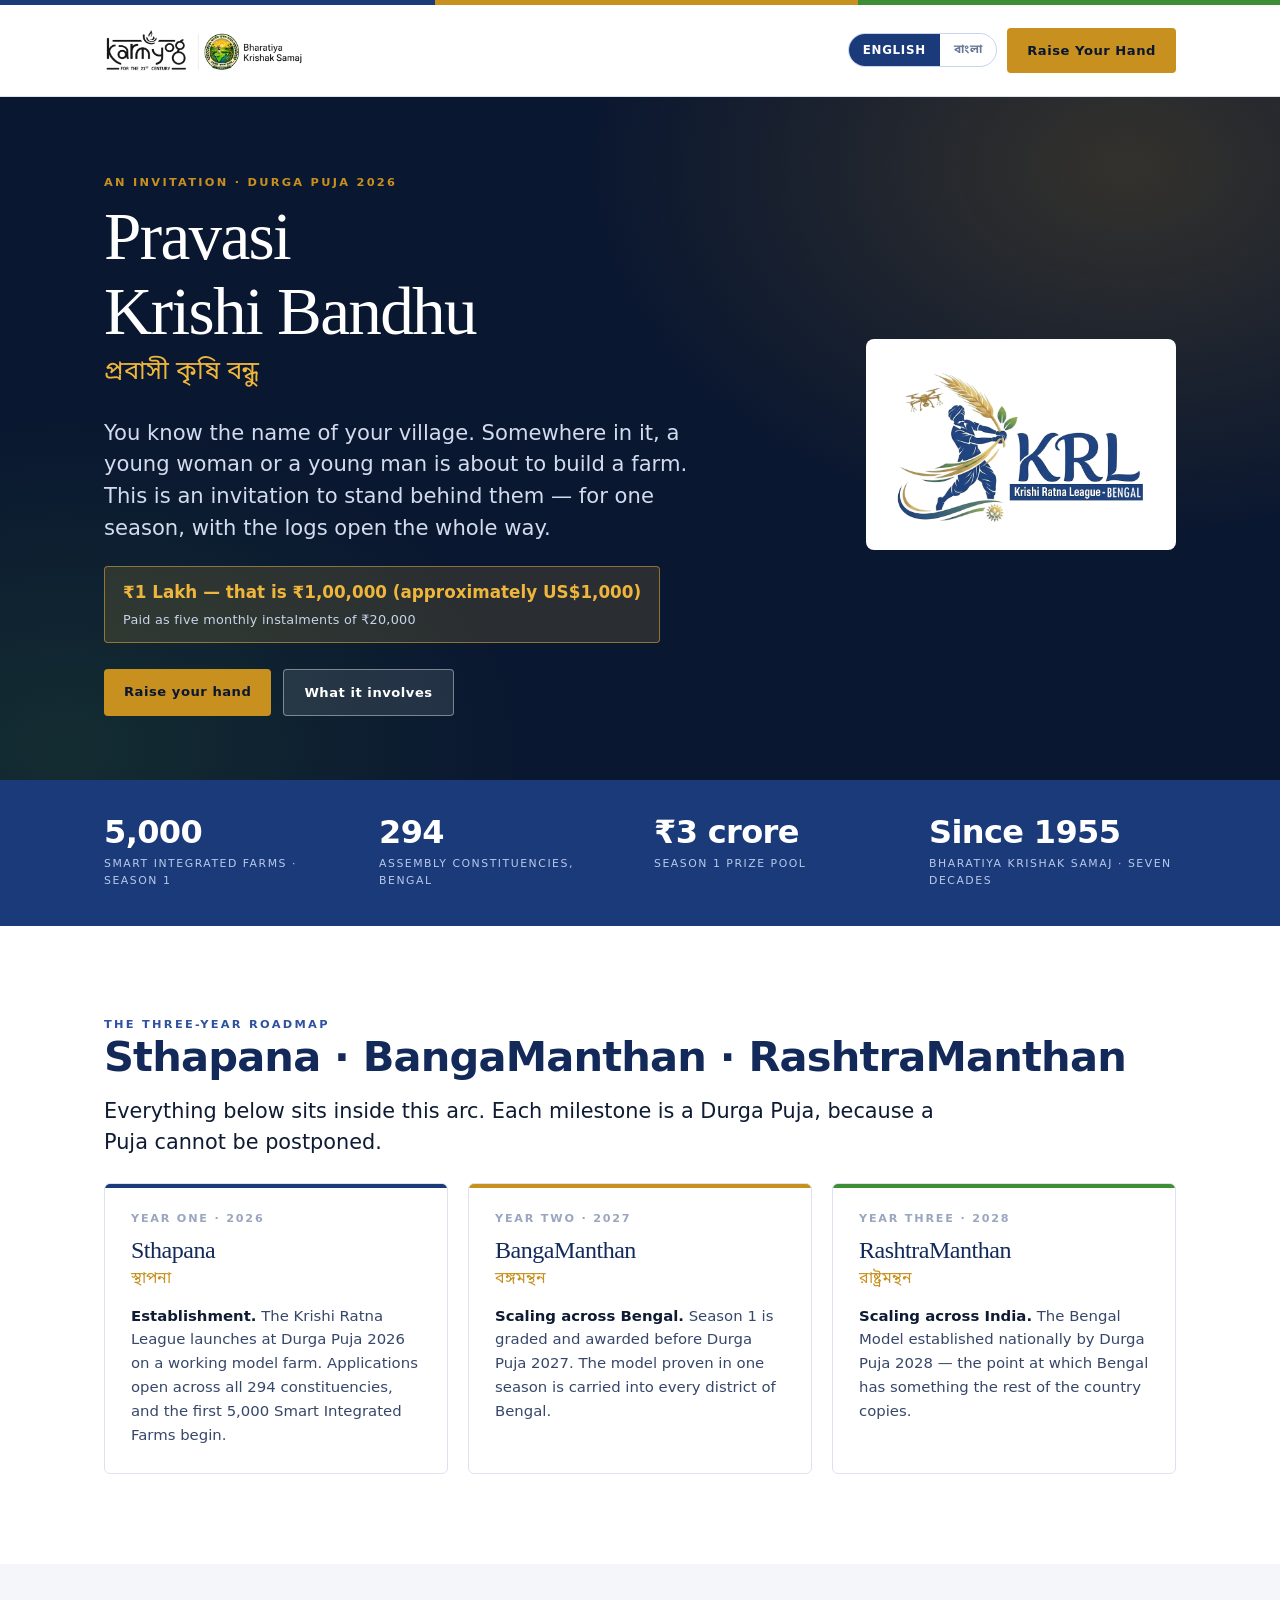
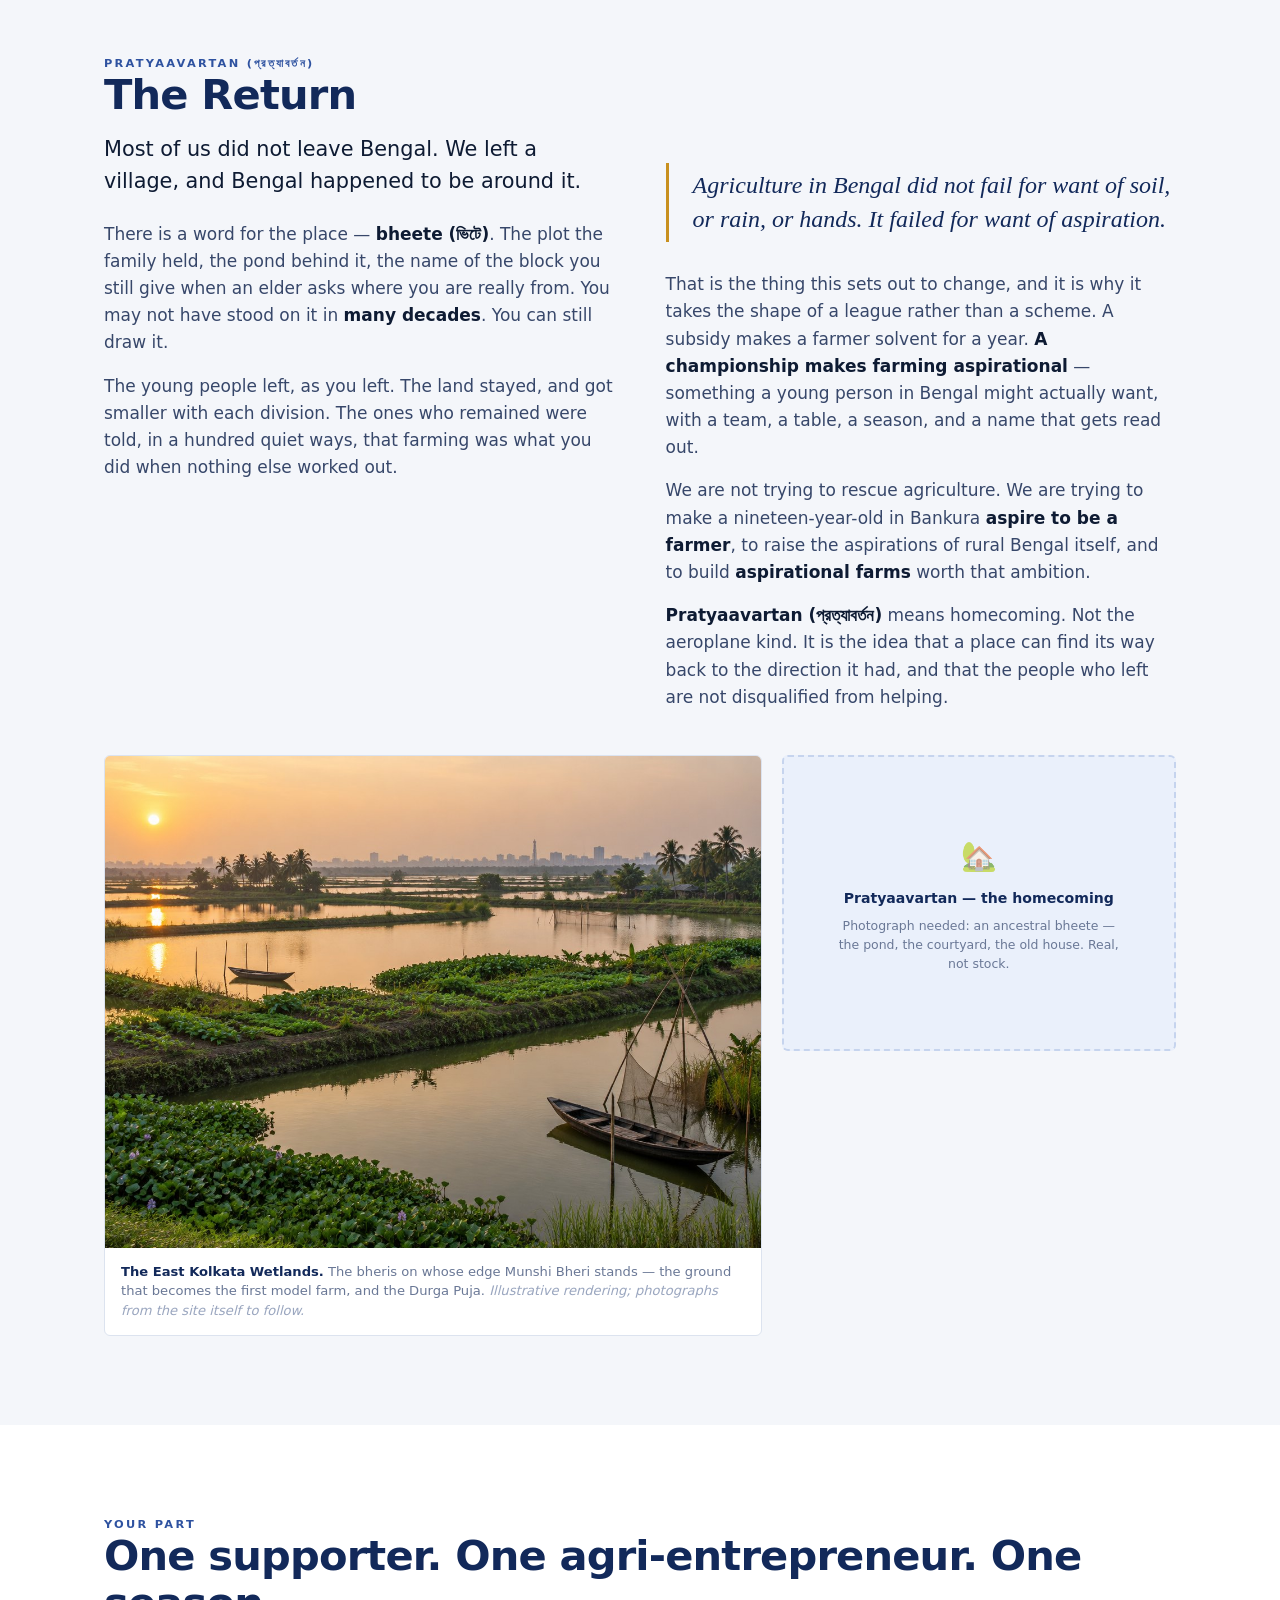
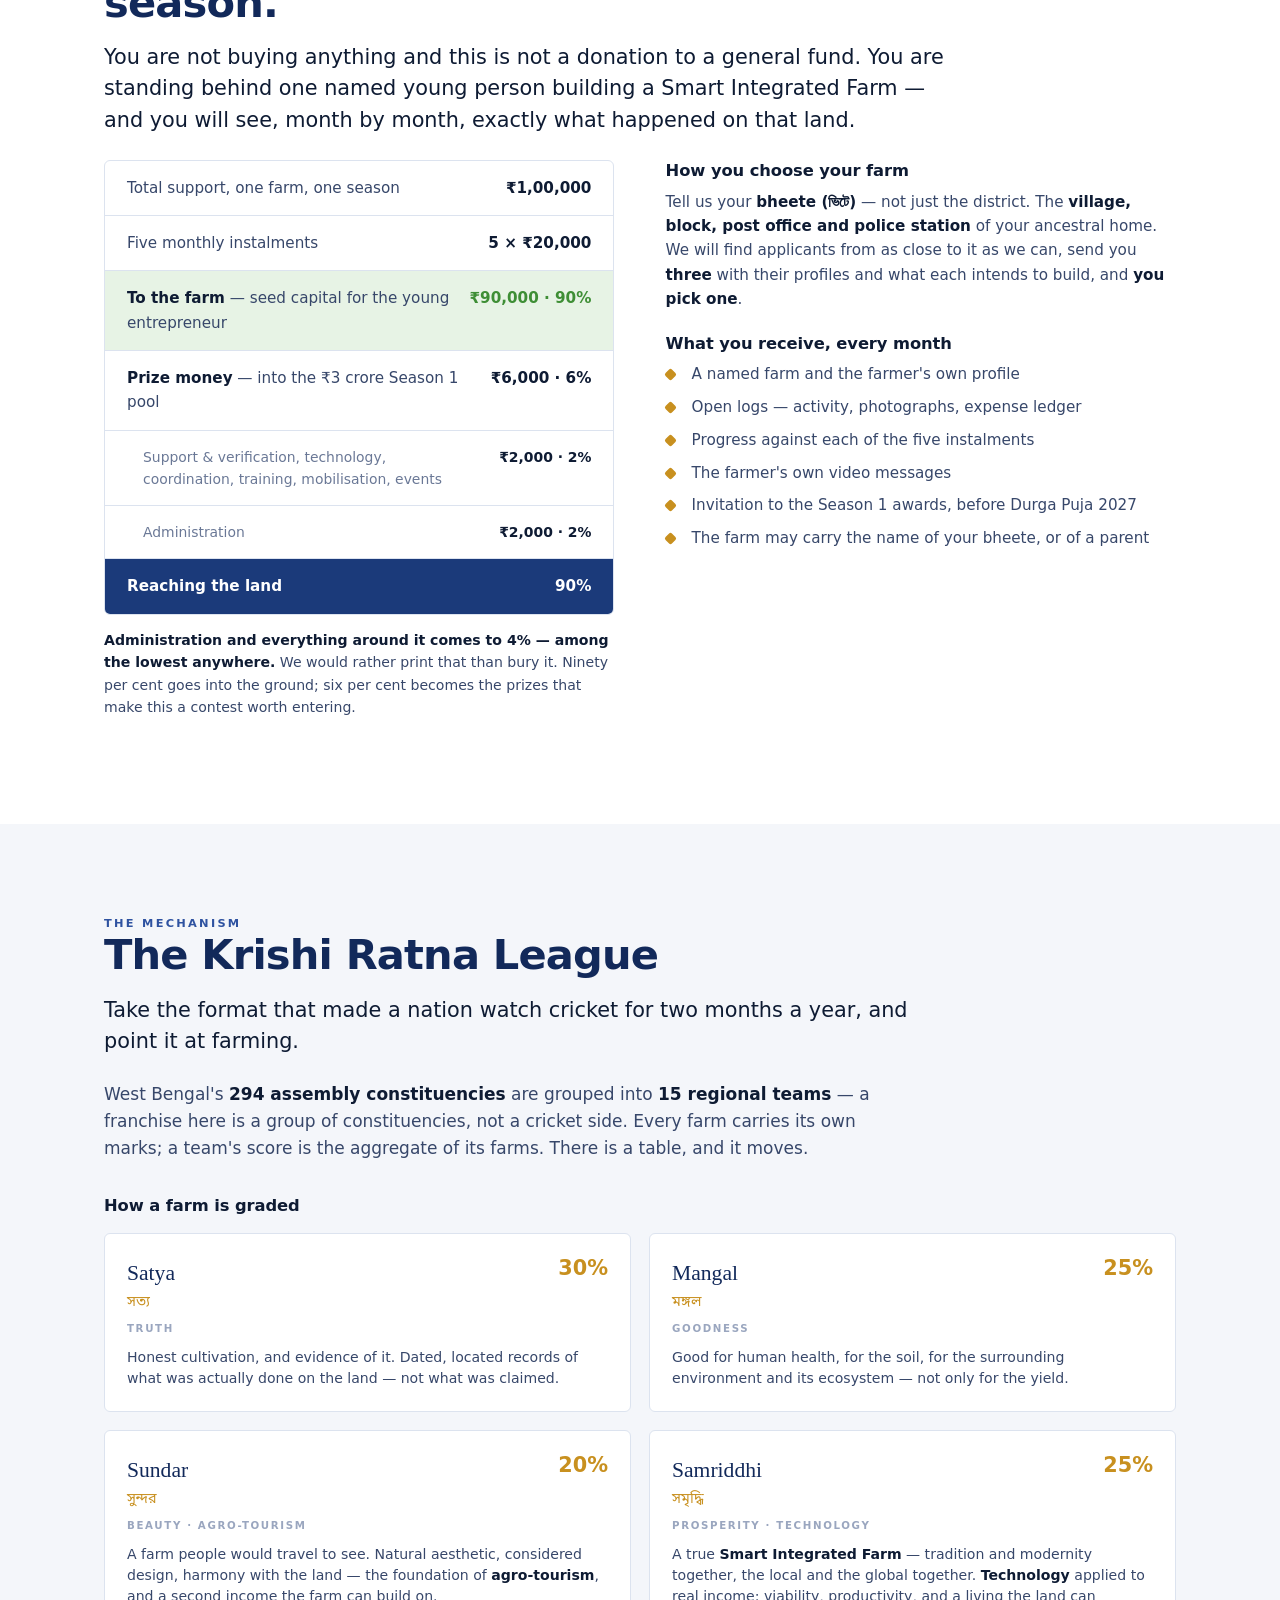
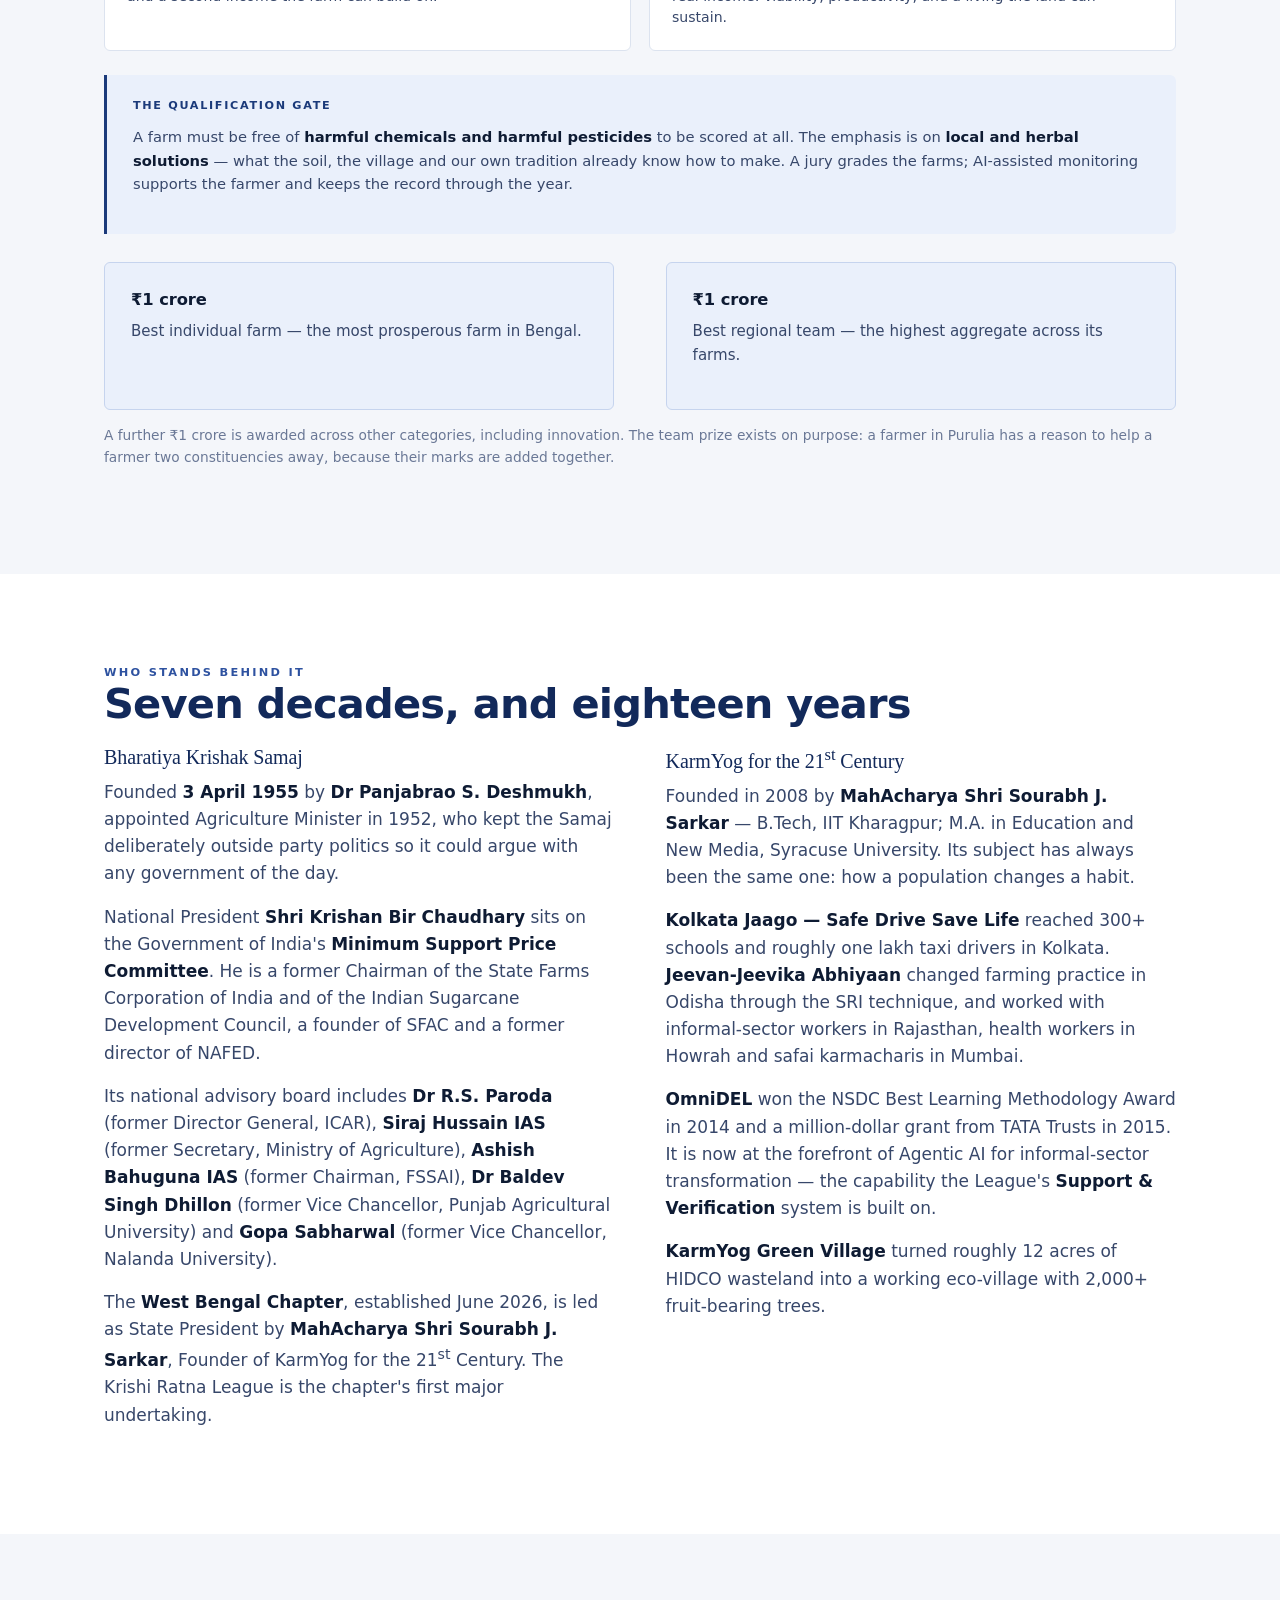
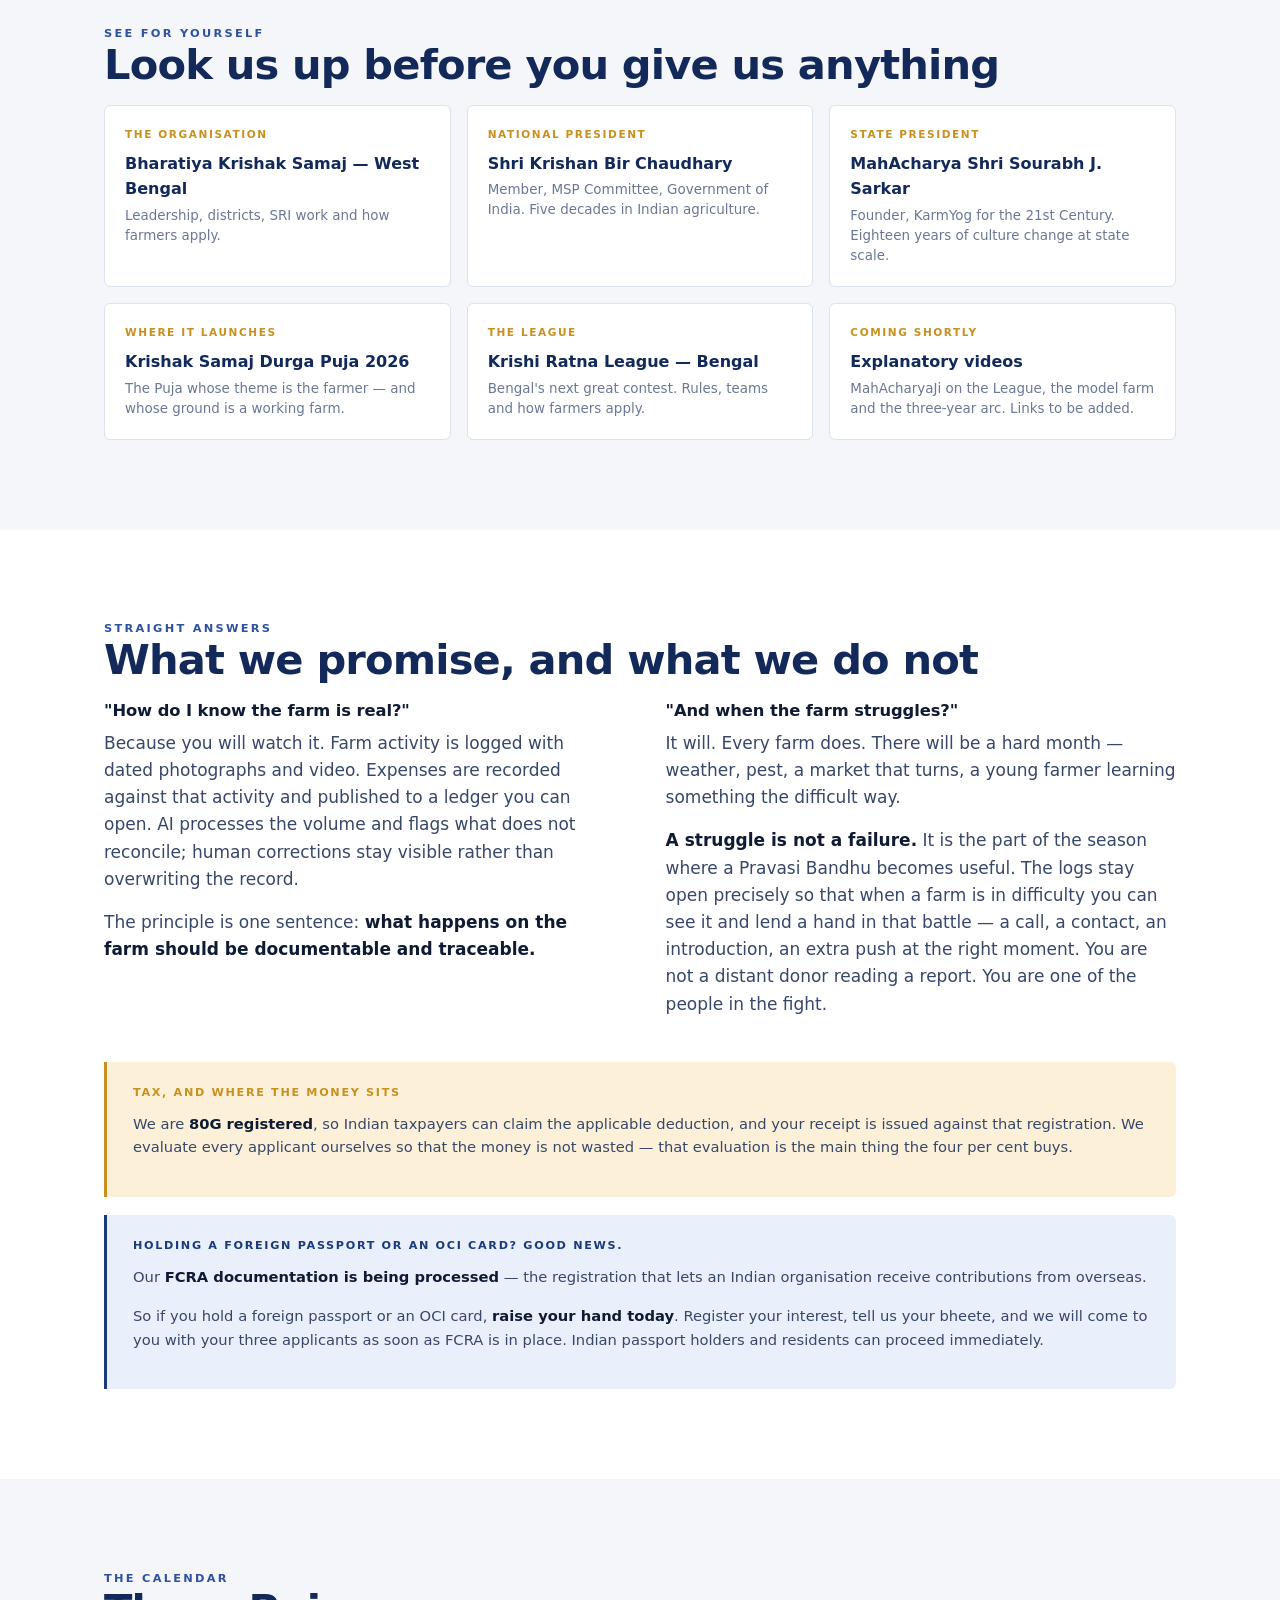
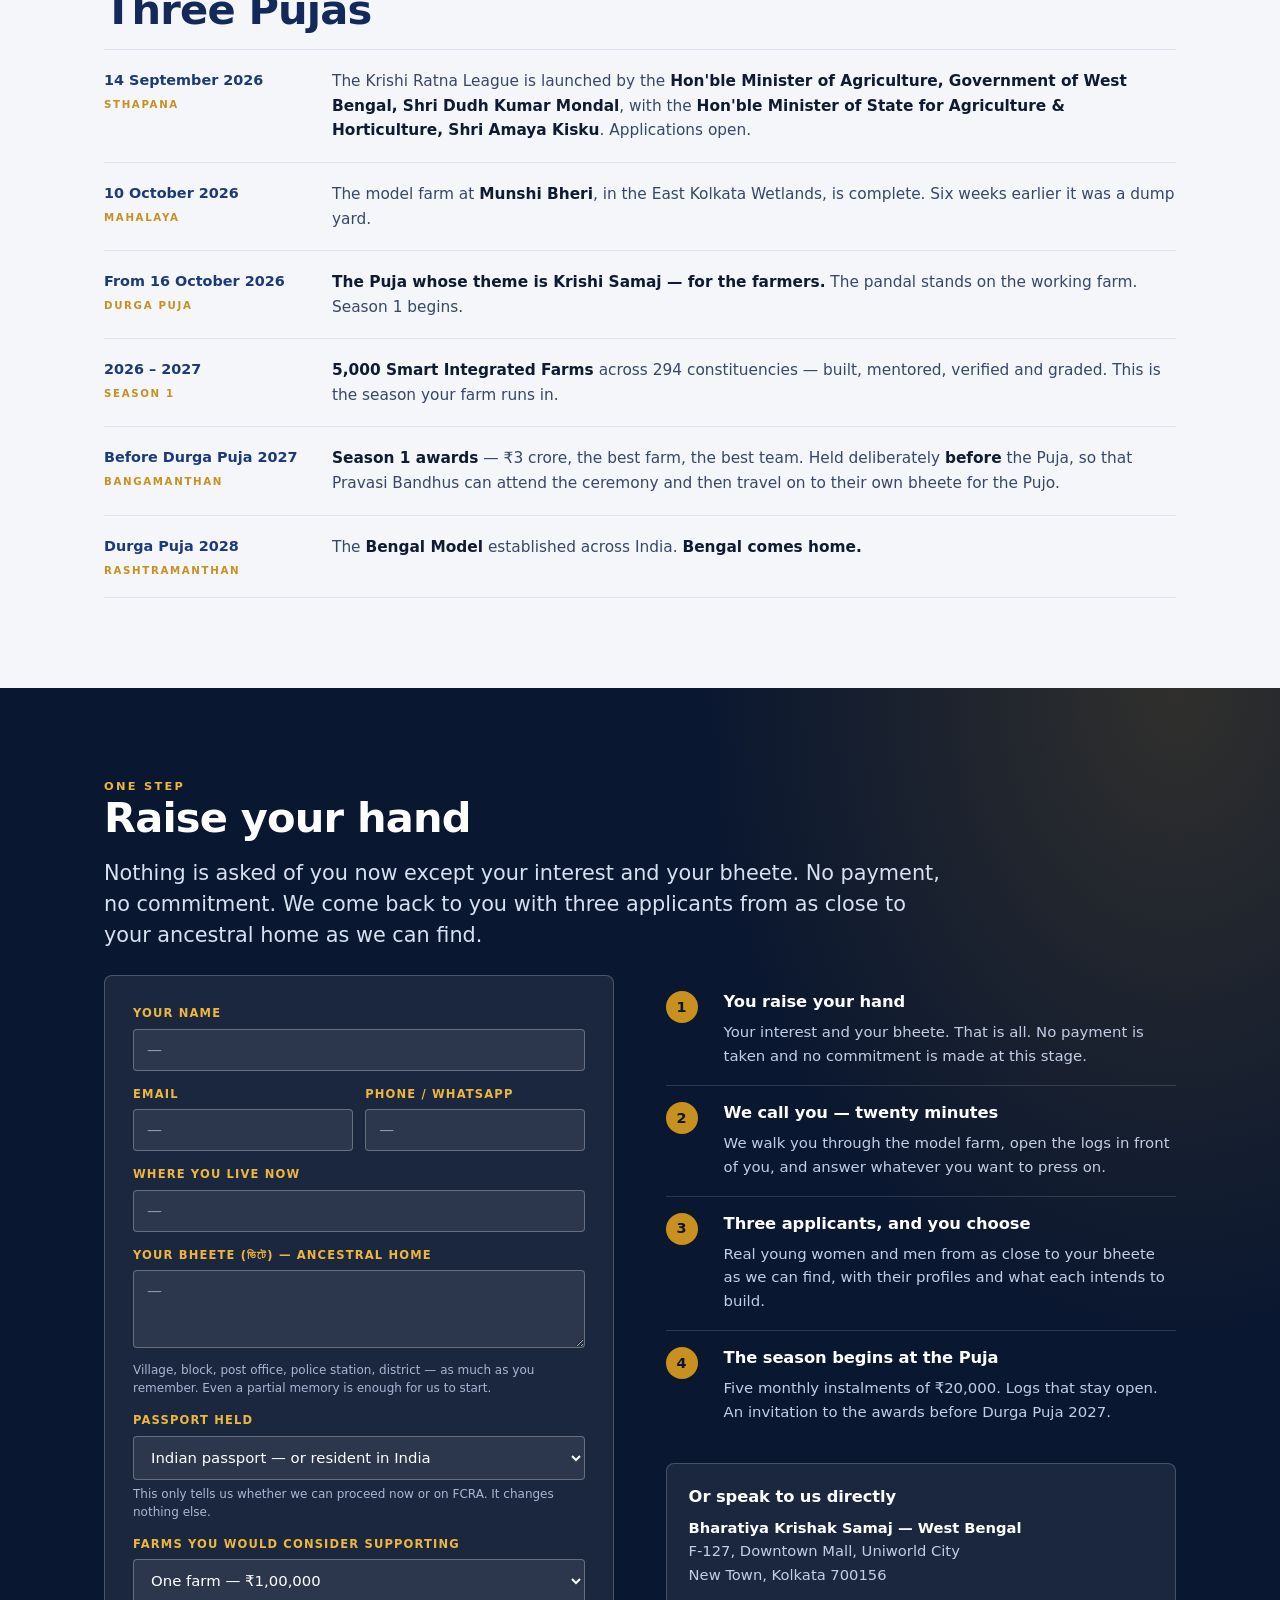
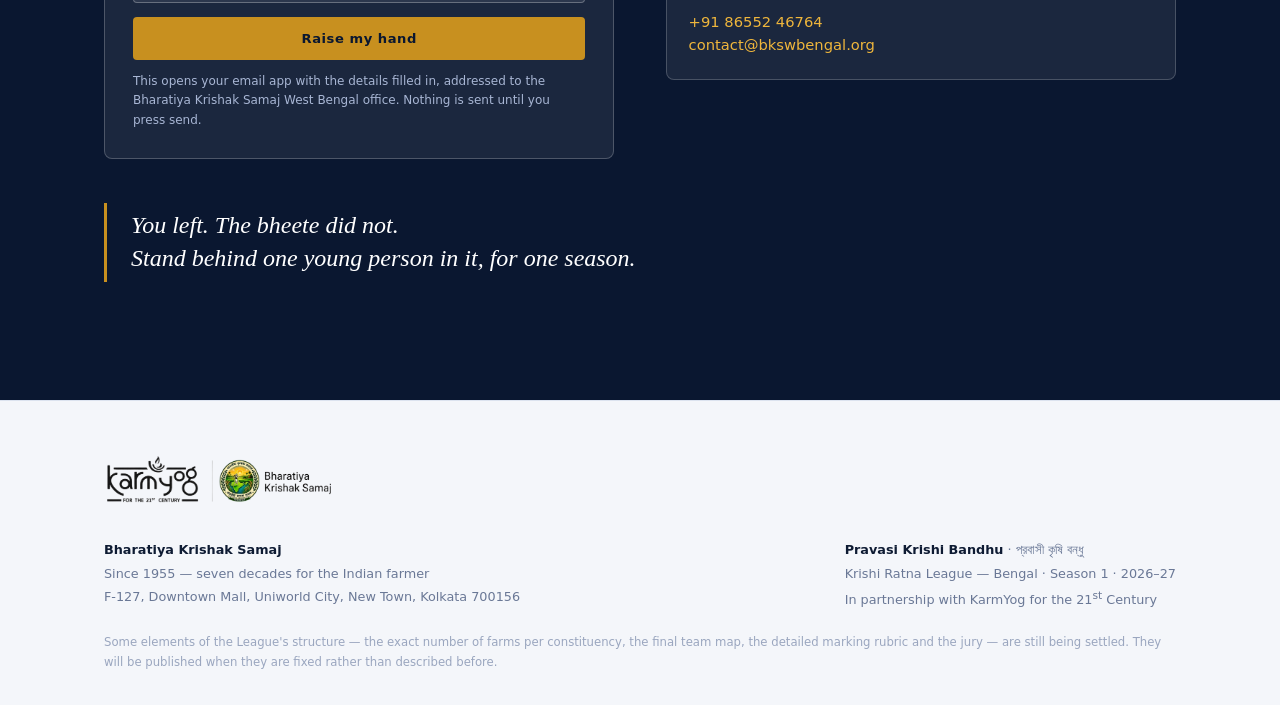
==== commit 81f495af: "Ram's 13 Sep rulings: Deshmukh wording, and an East Kolkata Wetlands image WORDING. "Union Minister " ====
--- a/pravasi-krishi-bandhu/index.html
+++ b/pravasi-krishi-bandhu/index.html
@@ -184,7 +184,12 @@
 .note p{font-size:.92rem}
 
 /* ---------- image slots ---------- */
-.shots{display:grid;grid-template-columns:1fr 1fr;gap:20px;margin-top:28px}
+.shots{display:grid;grid-template-columns:1.25fr .75fr;gap:20px;margin-top:28px;align-items:start}
+.photo{margin:0;border:1px solid var(--line);border-radius:6px;overflow:hidden;background:var(--paper)}
+.photo img{width:100%;aspect-ratio:4/3;object-fit:cover;display:block}
+.photo figcaption{font-size:.82rem;line-height:1.5;color:var(--ink-mute);padding:14px 16px}
+.photo figcaption strong{color:var(--blue-deep)}
+.photo figcaption em{color:var(--ink-faint);font-style:italic}
 .shot{aspect-ratio:4/3;border:2px dashed var(--blue-line);border-radius:6px;
   background:var(--blue-tint);display:flex;flex-direction:column;align-items:center;
   justify-content:center;text-align:center;padding:24px;gap:8px}
@@ -428,18 +433,24 @@
     </div>
 
     <div class="shots">
+      <figure class="photo">
+        <img src="east-kolkata-wetlands.jpg"
+             alt="The East Kolkata Wetlands at golden hour — fishery bheris, earthen embankments planted with vegetables, and the Kolkata skyline beyond">
+        <figcaption>
+          <span class="en-only"><strong>The East Kolkata Wetlands.</strong> The bheris on whose
+          edge Munshi Bheri stands — the ground that becomes the first model farm, and the Durga
+          Puja. <em>Illustrative rendering; photographs from the site itself to follow.</em></span>
+          <span class="bn-only"><strong>পূর্ব কলকাতা জলাভূমি।</strong> যে ভেড়ির ধারে মুন্সি ভেড়ি —
+          যে জমি হয়ে উঠছে প্রথম মডেল খামার এবং দুর্গাপূজার প্রাঙ্গণ।
+          <em>প্রতীকী চিত্র; সাইটের নিজস্ব ছবি শীঘ্রই।</em></span>
+        </figcaption>
+      </figure>
       <div class="shot"><div class="ic">🏡</div>
         <div class="t"><span class="en-only">Pratyaavartan — the homecoming</span>
           <span class="bn-only">প্রত্যাবর্তন — ঘরে ফেরা</span></div>
         <div class="d"><span class="en-only">Photograph needed: an ancestral bheete — the pond,
           the courtyard, the old house. Real, not stock.</span>
           <span class="bn-only">ছবি প্রয়োজন: পৈতৃক ভিটে — পুকুর, উঠোন, পুরনো বাড়ি।</span></div></div>
-      <div class="shot"><div class="ic">🪔</div>
-        <div class="t"><span class="en-only">Durga Puja on the farm</span>
-          <span class="bn-only">খামারে দুর্গাপূজা</span></div>
-        <div class="d"><span class="en-only">Photograph needed: the Munshi Bheri pandal rising on
-          the working farm.</span>
-          <span class="bn-only">ছবি প্রয়োজন: সচল খামারে মুন্সি ভেড়ির প্যান্ডেল।</span></div></div>
     </div>
   </div>
 </section>
@@ -626,7 +637,7 @@
           <span class="en-only">Bharatiya Krishak Samaj</span>
           <span class="bn-only">ভারতীয় কৃষক সমাজ</span></h3>
         <p class="en-only">Founded <strong>3 April 1955</strong> by <strong>Dr Panjabrao S.
-        Deshmukh</strong>, Union Minister for Agriculture from 1952, who kept the Samaj
+        Deshmukh</strong>, appointed Agriculture Minister in 1952, who kept the Samaj
         deliberately outside party politics so it could argue with any government of the day.</p>
         <p class="en-only">National President <strong>Shri Krishan Bir Chaudhary</strong> sits on
         the Government of India's <strong>Minimum Support Price Committee</strong>. He is a former
@@ -644,7 +655,7 @@
         major undertaking.</p>
 
         <p class="bn-only"><strong>১৯৫৫ সালের ৩ এপ্রিল</strong> প্রতিষ্ঠা করেন
-        <strong>ডঃ পঞ্জাবরাও এস দেশমুখ</strong>, ১৯৫২ সাল থেকে কেন্দ্রীয় কৃষিমন্ত্রী, যিনি
+        <strong>ডঃ পঞ্জাবরাও এস দেশমুখ</strong>, ১৯৫২ সালে নিযুক্ত কৃষিমন্ত্রী, যিনি
         সমাজকে ইচ্ছে করেই দলীয় রাজনীতির বাইরে রেখেছিলেন — যাতে যে কোনও সরকারের সঙ্গে
         তর্ক করা যায়।</p>
         <p class="bn-only">জাতীয় সভাপতি <strong>শ্রী কৃষণ বীর চৌধুরী</strong> ভারত সরকারের
